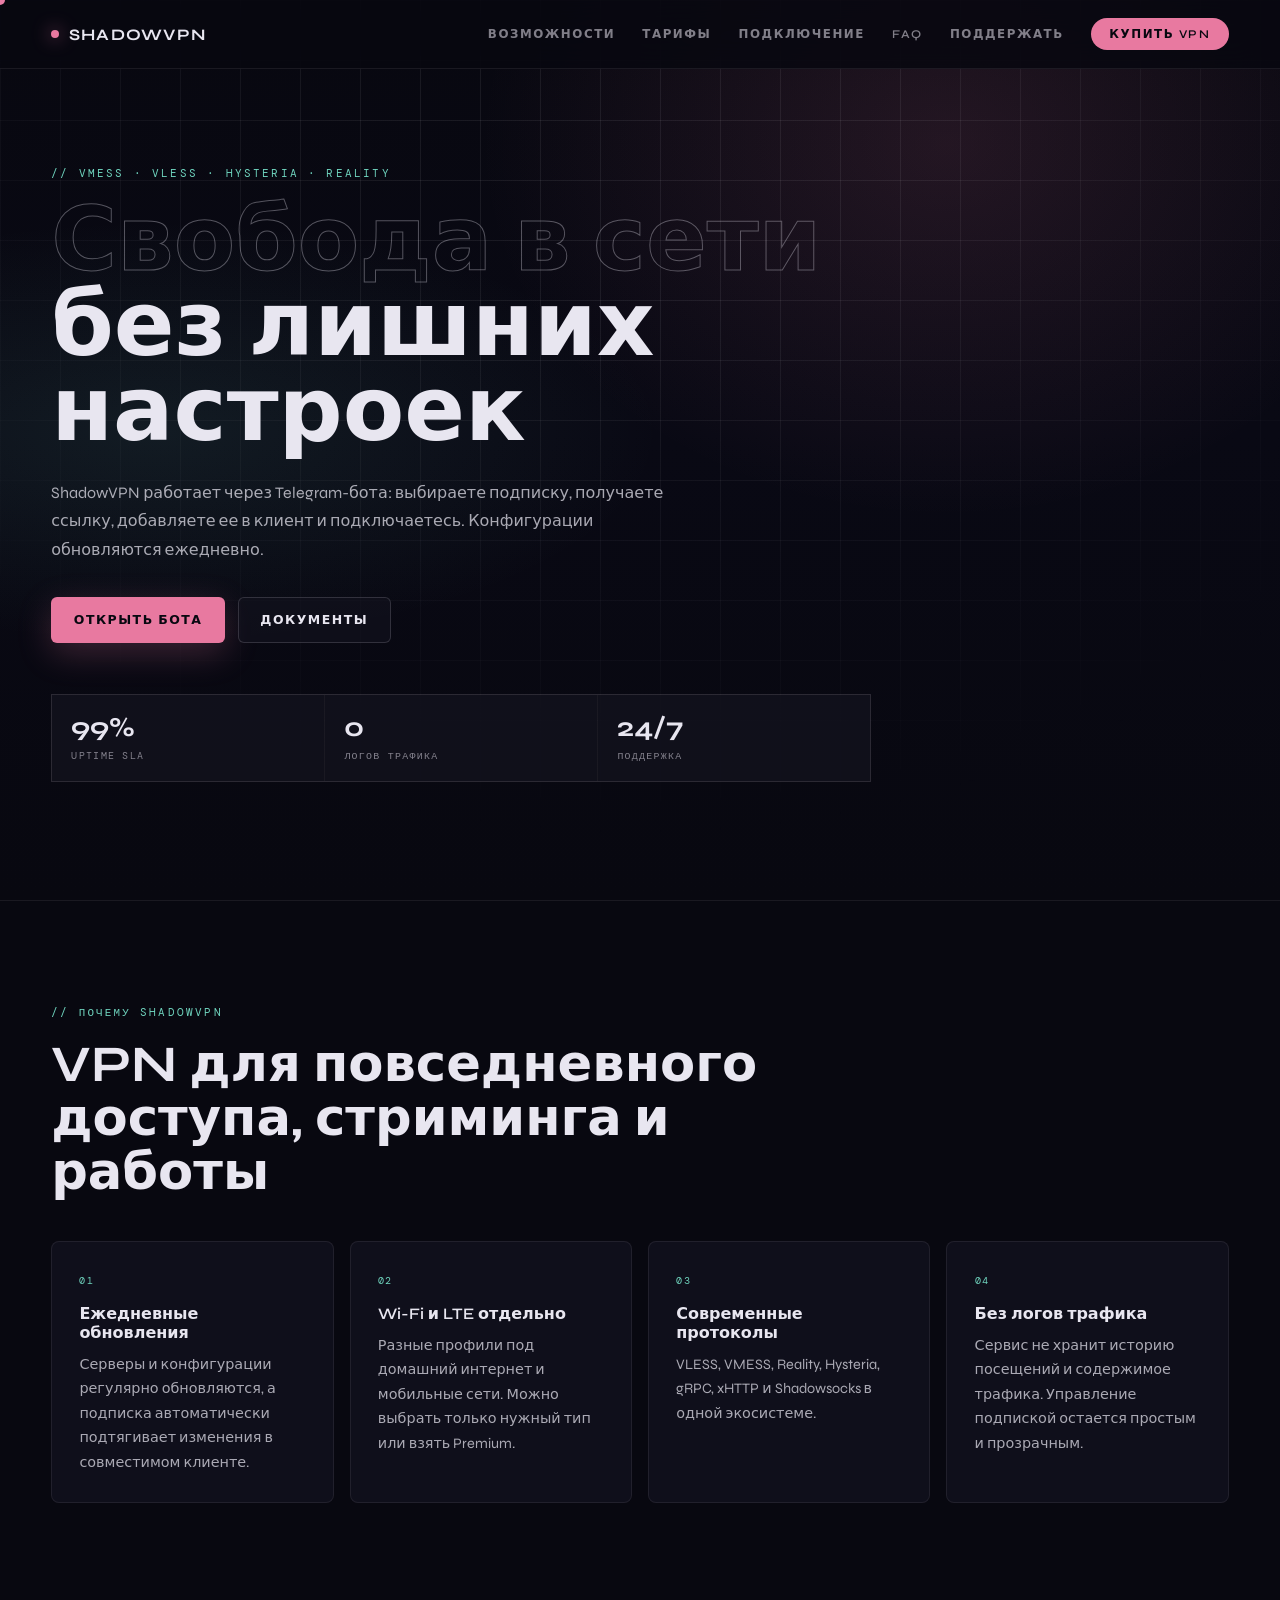
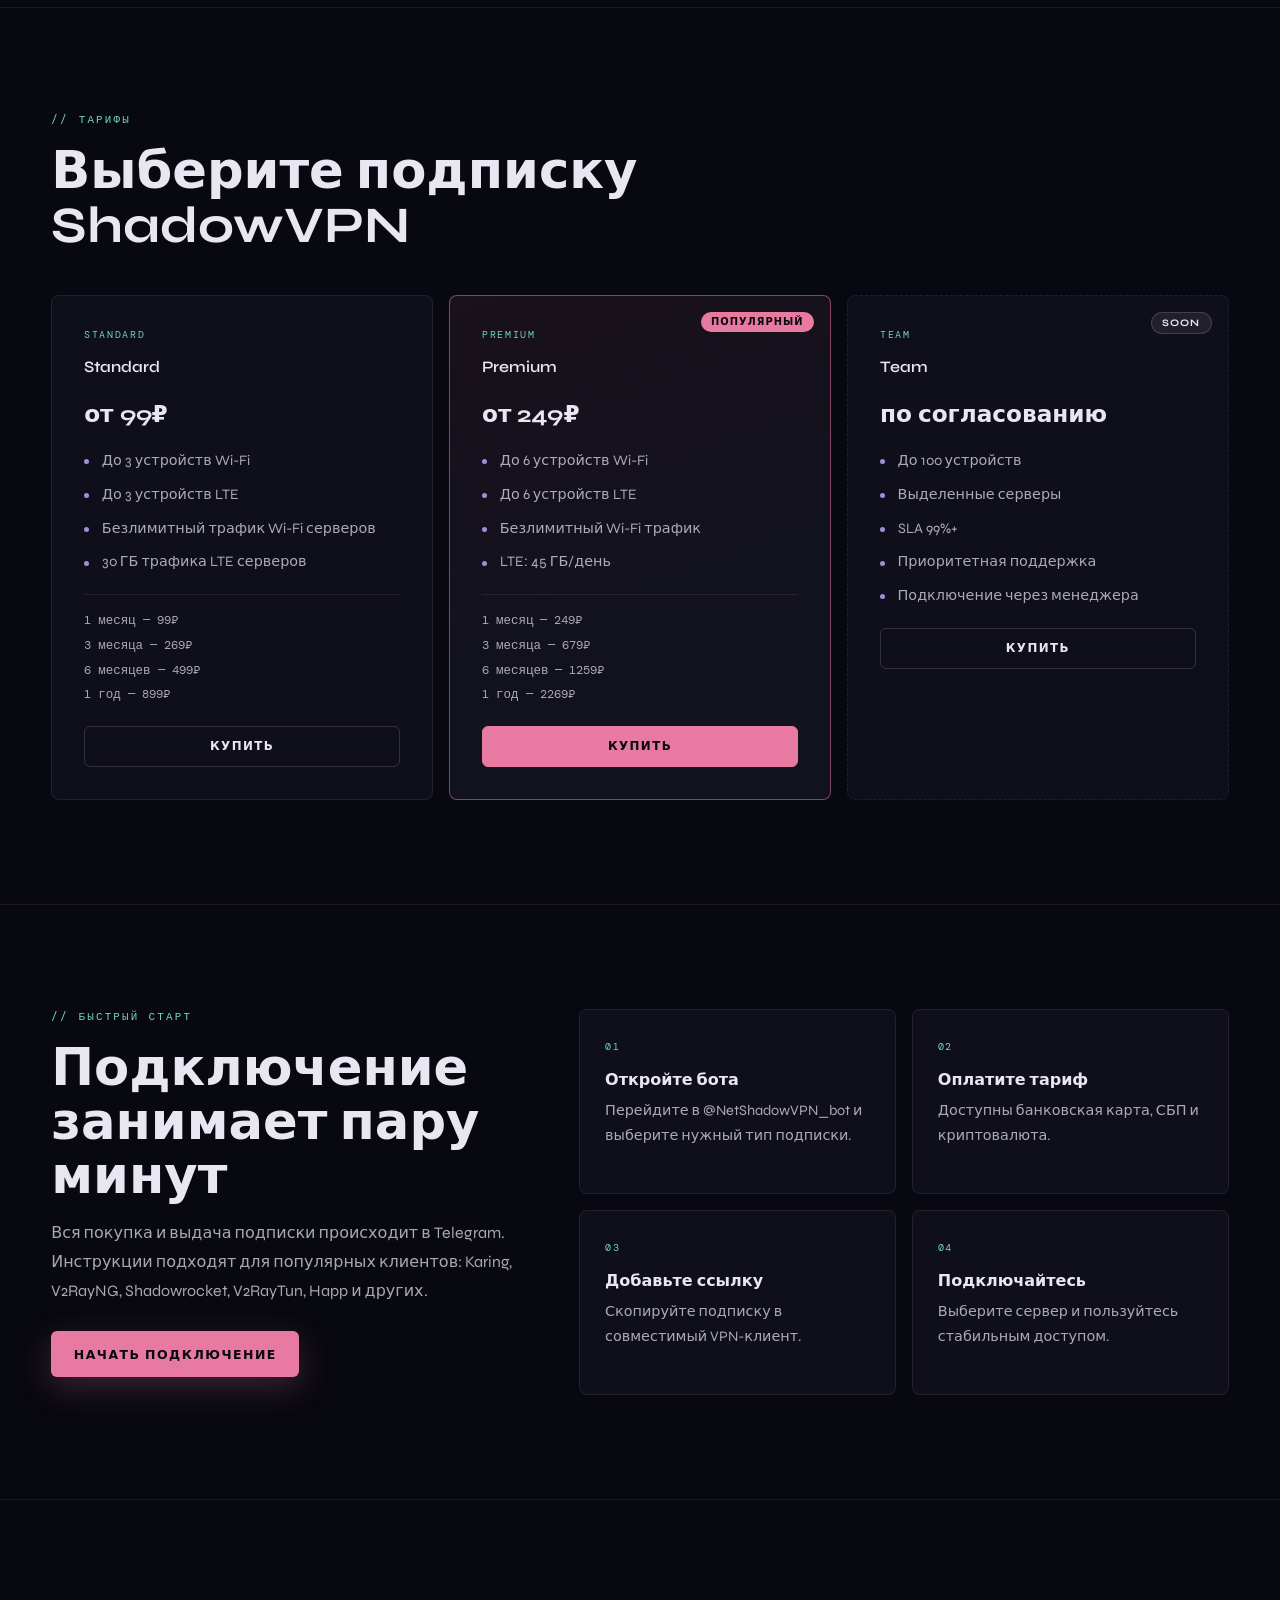
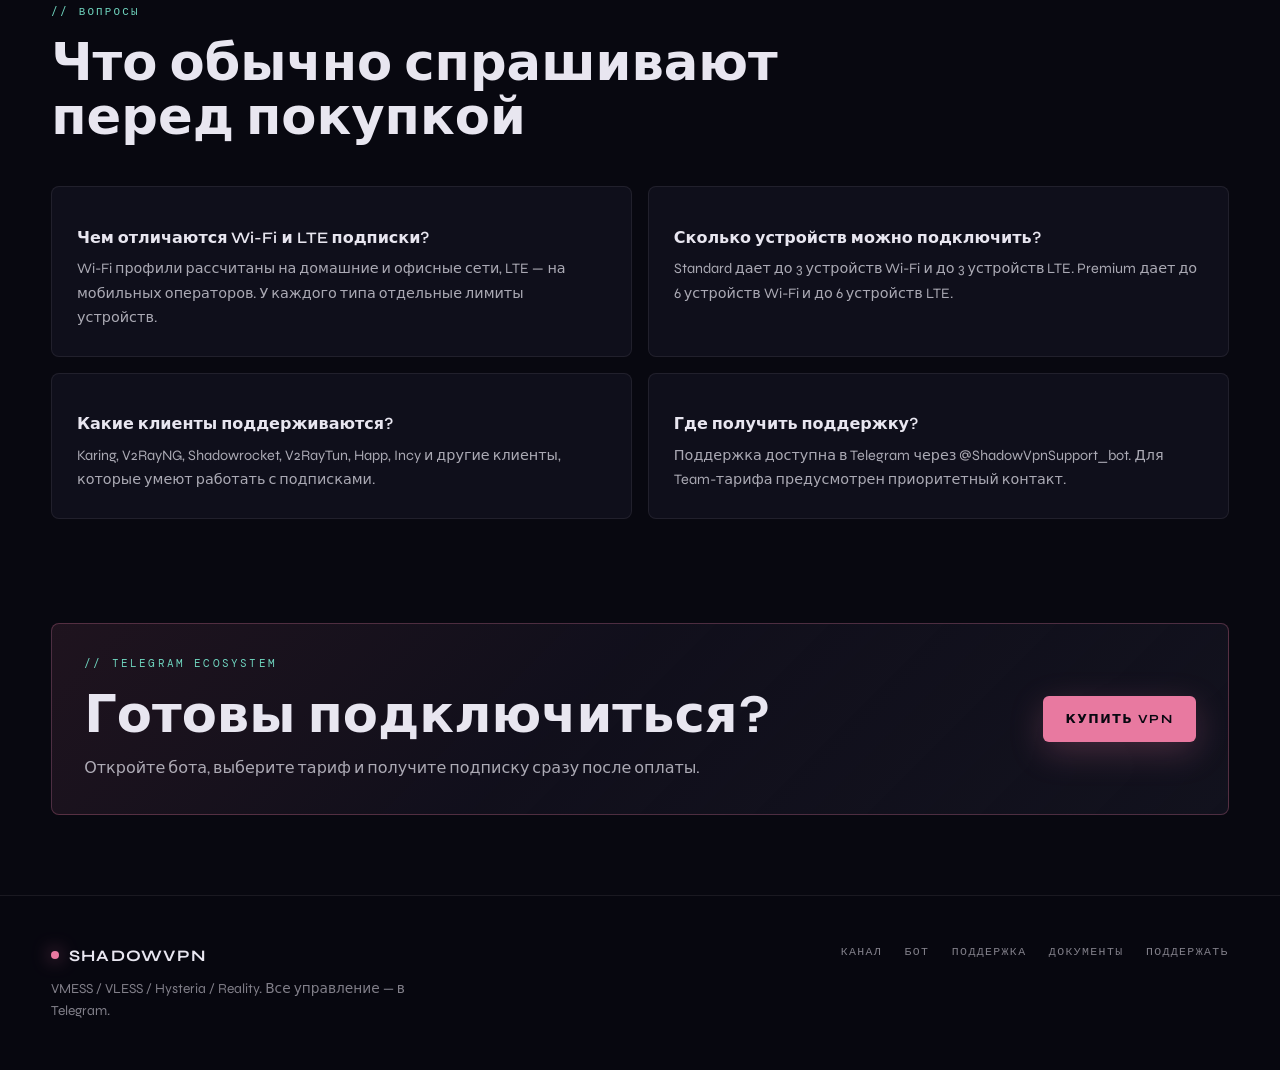
==== index.html @ 47b913bc "Add files via upload" ====
<!DOCTYPE html>
<html lang="ru">
<head>
  <meta charset="UTF-8">
  <meta name="viewport" content="width=device-width, initial-scale=1.0">
  <title>ShadowVPN — быстрый VPN в Telegram</title>
  <meta name="description" content="ShadowVPN — стабильный VPN с подписками Wi-Fi и LTE, ежедневными обновлениями конфигураций и управлением через Telegram.">
  <link rel="preconnect" href="https://fonts.googleapis.com">
  <link rel="preconnect" href="https://fonts.gstatic.com" crossorigin>
  <link href="https://fonts.googleapis.com/css2?family=Syne:wght@300;400;500;600;700&family=DM+Mono:wght@300;400;500&display=swap" rel="stylesheet">
  <link rel="stylesheet" href="style.css">
</head>
<body>
  <div id="cursor" aria-hidden="true"></div>

  <div class="page-bg" aria-hidden="true">
    <div class="grid-bg"></div>
  </div>

  <header class="site-header">
    <a class="logo" href="#home" aria-label="ShadowVPN">
      <span class="logo-dot"></span>
      <span>ShadowVPN</span>
    </a>
    <button class="menu-toggle" type="button" aria-label="Открыть меню" aria-expanded="false">
      <span></span>
      <span></span>
      <span></span>
    </button>
    <nav class="nav" aria-label="Основная навигация">
      <a href="#advantages">Возможности</a>
      <a href="#plans">Тарифы</a>
      <a href="#setup">Подключение</a>
      <a href="#faq">FAQ</a>
      <a href="donate.html">Поддержать</a>
      <a class="nav-cta" href="https://t.me/NetShadowVPN_bot" target="_blank" rel="noopener">Купить VPN</a>
    </nav>
  </header>

  <main>
    <section class="hero" id="home">
      <div class="hero-content reveal">
        <div class="eyebrow">// VMESS · VLESS · Hysteria · Reality</div>
        <h1><span class="outline">Свобода в сети</span><br>без лишних настроек</h1>
        <p class="hero-lead">ShadowVPN работает через Telegram-бота: выбираете подписку, получаете ссылку, добавляете ее в клиент и подключаетесь. Конфигурации обновляются ежедневно.</p>
        <div class="hero-actions">
          <a class="btn btn-primary" href="https://t.me/NetShadowVPN_bot" target="_blank" rel="noopener">Открыть бота</a>
          <a class="btn btn-secondary" href="https://docs.shadowvpn.io" target="_blank" rel="noopener">Документы</a>
        </div>
        <dl class="hero-stats" aria-label="Показатели сервиса">
          <div>
            <dt>99%</dt>
            <dd>uptime SLA</dd>
          </div>
          <div>
            <dt>0</dt>
            <dd>логов трафика</dd>
          </div>
          <div>
            <dt>24/7</dt>
            <dd>поддержка</dd>
          </div>
        </dl>
      </div>
    </section>

    <section class="section" id="advantages">
      <div class="section-head reveal">
        <div class="eyebrow">// Почему ShadowVPN</div>
        <h2>VPN для повседневного доступа, стриминга и работы</h2>
      </div>
      <div class="feature-grid">
        <article class="feature-card reveal">
          <span class="feature-mark">01</span>
          <h3>Ежедневные обновления</h3>
          <p>Серверы и конфигурации регулярно обновляются, а подписка автоматически подтягивает изменения в совместимом клиенте.</p>
        </article>
        <article class="feature-card reveal">
          <span class="feature-mark">02</span>
          <h3>Wi-Fi и LTE отдельно</h3>
          <p>Разные профили под домашний интернет и мобильные сети. Можно выбрать только нужный тип или взять Premium.</p>
        </article>
        <article class="feature-card reveal">
          <span class="feature-mark">03</span>
          <h3>Современные протоколы</h3>
          <p>VLESS, VMESS, Reality, Hysteria, gRPC, xHTTP и Shadowsocks в одной экосистеме.</p>
        </article>
        <article class="feature-card reveal">
          <span class="feature-mark">04</span>
          <h3>Без логов трафика</h3>
          <p>Сервис не хранит историю посещений и содержимое трафика. Управление подпиской остается простым и прозрачным.</p>
        </article>
      </div>
    </section>

    <section class="section plans-section" id="plans">
      <div class="section-head reveal">
        <div class="eyebrow">// Тарифы</div>
        <h2>Выберите подписку ShadowVPN</h2>
      </div>

      <div class="plans-grid">
        <article class="plan-card reveal">
          <div class="plan-kicker">Standard</div>
          <h3>Standard</h3>
          <p class="plan-price">от 99₽</p>
          <ul>
            <li>До 3 устройств Wi-Fi</li>
            <li>До 3 устройств LTE</li>
            <li>Безлимитный трафик Wi-Fi серверов</li>
            <li>30 ГБ трафика LTE серверов</li>
          </ul>
          <div class="price-options" aria-label="Цены Standard">
            <span>1 месяц — 99₽</span>
            <span>3 месяца — 269₽</span>
            <span>6 месяцев — 499₽</span>
            <span>1 год — 899₽</span>
          </div>
          <a class="plan-link" href="https://t.me/NetShadowVPN_bot" target="_blank" rel="noopener">Купить</a>
        </article>

        <article class="plan-card featured reveal">
          <div class="plan-badge">Популярный</div>
          <div class="plan-kicker">Premium</div>
          <h3>Premium</h3>
          <p class="plan-price">от 249₽</p>
          <ul>
            <li>До 6 устройств Wi-Fi</li>
            <li>До 6 устройств LTE</li>
            <li>Безлимитный Wi-Fi трафик</li>
            <li>LTE: 45 ГБ/день</li>
          </ul>
          <div class="price-options" aria-label="Цены Premium">
            <span>1 месяц — 249₽</span>
            <span>3 месяца — 679₽</span>
            <span>6 месяцев — 1259₽</span>
            <span>1 год — 2269₽</span>
          </div>
          <a class="plan-link primary" href="https://t.me/NetShadowVPN_bot" target="_blank" rel="noopener">Купить</a>
        </article>

        <article class="plan-card soon reveal">
          <div class="plan-badge muted">Soon</div>
          <div class="plan-kicker">Team</div>
          <h3>Team</h3>
          <p class="plan-price">по согласованию</p>
          <ul>
            <li>До 100 устройств</li>
            <li>Выделенные серверы</li>
            <li>SLA 99%+</li>
            <li>Приоритетная поддержка</li>
            <li>Подключение через менеджера</li>
          </ul>
          <a class="plan-link" href="https://t.me/NetShadowVPN_bot" target="_blank" rel="noopener">Купить</a>
        </article>
      </div>
    </section>

    <section class="section split" id="setup">
      <div class="split-copy reveal">
        <div class="eyebrow">// Быстрый старт</div>
        <h2>Подключение занимает пару минут</h2>
        <p>Вся покупка и выдача подписки происходит в Telegram. Инструкции подходят для популярных клиентов: Karing, V2RayNG, Shadowrocket, V2RayTun, Happ и других.</p>
        <a class="btn btn-primary" href="https://t.me/NetShadowVPN_bot" target="_blank" rel="noopener">Начать подключение</a>
      </div>
      <div class="steps">
        <article class="step reveal">
          <span>01</span>
          <h3>Откройте бота</h3>
          <p>Перейдите в @NetShadowVPN_bot и выберите нужный тип подписки.</p>
        </article>
        <article class="step reveal">
          <span>02</span>
          <h3>Оплатите тариф</h3>
          <p>Доступны банковская карта, СБП и криптовалюта.</p>
        </article>
        <article class="step reveal">
          <span>03</span>
          <h3>Добавьте ссылку</h3>
          <p>Скопируйте подписку в совместимый VPN-клиент.</p>
        </article>
        <article class="step reveal">
          <span>04</span>
          <h3>Подключайтесь</h3>
          <p>Выберите сервер и пользуйтесь стабильным доступом.</p>
        </article>
      </div>
    </section>

    <section class="section faq" id="faq">
      <div class="section-head reveal">
        <div class="eyebrow">// Вопросы</div>
        <h2>Что обычно спрашивают перед покупкой</h2>
      </div>
      <div class="faq-grid">
        <article class="faq-item reveal">
          <h3>Чем отличаются Wi-Fi и LTE подписки?</h3>
          <p>Wi-Fi профили рассчитаны на домашние и офисные сети, LTE — на мобильных операторов. У каждого типа отдельные лимиты устройств.</p>
        </article>
        <article class="faq-item reveal">
          <h3>Сколько устройств можно подключить?</h3>
          <p>Standard дает до 3 устройств Wi-Fi и до 3 устройств LTE. Premium дает до 6 устройств Wi-Fi и до 6 устройств LTE.</p>
        </article>
        <article class="faq-item reveal">
          <h3>Какие клиенты поддерживаются?</h3>
          <p>Karing, V2RayNG, Shadowrocket, V2RayTun, Happ, Incy и другие клиенты, которые умеют работать с подписками.</p>
        </article>
        <article class="faq-item reveal">
          <h3>Где получить поддержку?</h3>
          <p>Поддержка доступна в Telegram через @ShadowVpnSupport_bot. Для Team-тарифа предусмотрен приоритетный контакт.</p>
        </article>
      </div>
    </section>

    <section class="cta-section reveal">
      <div>
        <div class="eyebrow">// Telegram ecosystem</div>
        <h2>Готовы подключиться?</h2>
        <p>Откройте бота, выберите тариф и получите подписку сразу после оплаты.</p>
      </div>
      <a class="btn btn-primary" href="https://t.me/NetShadowVPN_bot" target="_blank" rel="noopener">Купить VPN</a>
    </section>
  </main>

  <footer class="footer">
    <div>
      <a class="logo" href="#home"><span class="logo-dot"></span><span>ShadowVPN</span></a>
      <p>VMESS / VLESS / Hysteria / Reality. Все управление — в Telegram.</p>
    </div>
    <div class="footer-links">
      <a href="https://t.me/ShadowVpn_net" target="_blank" rel="noopener">Канал</a>
      <a href="https://t.me/NetShadowVPN_bot" target="_blank" rel="noopener">Бот</a>
      <a href="https://t.me/ShadowVpnSupport_bot" target="_blank" rel="noopener">Поддержка</a>
      <a href="https://docs.shadowvpn.io" target="_blank" rel="noopener">Документы</a>
      <a href="donate.html">Поддержать</a>
    </div>
  </footer>

  <script src="script.js"></script>
</body>
</html>
---- style.css ----
*, *::before, *::after {
  box-sizing: border-box;
  margin: 0;
  padding: 0;
}

:root {
  --black: #080810;
  --surface: #0f0f1a;
  --card: #13131f;
  --pink: #e879a0;
  --pink-d: #c45c80;
  --violet: #a78bda;
  --mint: #6fd4be;
  --text: #e8e6f0;
  --muted: rgba(232, 230, 240, .54);
  --muted-2: rgba(232, 230, 240, .72);
  --border: rgba(232, 230, 240, .08);
  --border-2: rgba(232, 230, 240, .16);
  --shadow: 0 24px 80px rgba(0, 0, 0, .36);
}

html {
  scroll-behavior: smooth;
}

body {
  min-height: 100vh;
  font-family: "Syne", system-ui, sans-serif;
  color: var(--text);
  background: var(--black);
  overflow-x: hidden;
  cursor: none;
}

a {
  color: inherit;
}

img {
  display: block;
  max-width: 100%;
}

#cursor {
  width: 10px;
  height: 10px;
  position: fixed;
  z-index: 1000;
  pointer-events: none;
  border-radius: 50%;
  background: var(--pink);
  transform: translate(-50%, -50%);
  transition: width .18s ease, height .18s ease, background .18s ease;
  mix-blend-mode: screen;
}

#cursor.big {
  width: 34px;
  height: 34px;
  background: var(--violet);
}

.page-bg {
  position: fixed;
  inset: 0;
  z-index: -1;
  pointer-events: none;
  background:
    radial-gradient(ellipse at 74% 16%, rgba(232, 121, 160, .12), transparent 35%),
    radial-gradient(ellipse at 12% 48%, rgba(111, 212, 190, .09), transparent 32%),
    linear-gradient(180deg, var(--black), #090914 48%, var(--black));
}

.grid-bg {
  position: absolute;
  inset: 0;
  background-image:
    linear-gradient(var(--border) 1px, transparent 1px),
    linear-gradient(90deg, var(--border) 1px, transparent 1px);
  background-size: 60px 60px;
  mask-image: radial-gradient(ellipse 72% 82% at 50% 12%, #000 28%, transparent 100%);
}

.site-header {
  position: fixed;
  top: 0;
  left: 0;
  right: 0;
  z-index: 50;
  display: flex;
  align-items: center;
  justify-content: space-between;
  gap: 2rem;
  padding: 1.15rem clamp(1rem, 4vw, 5rem);
  border-bottom: 1px solid var(--border);
  background: rgba(8, 8, 16, .84);
  backdrop-filter: blur(18px);
}

.logo {
  display: inline-flex;
  align-items: center;
  gap: .6rem;
  text-decoration: none;
  font-size: 1rem;
  font-weight: 700;
  letter-spacing: .08em;
  text-transform: uppercase;
  white-space: nowrap;
}

.logo-dot {
  width: 8px;
  height: 8px;
  flex: 0 0 8px;
  border-radius: 50%;
  background: var(--pink);
  box-shadow: 0 0 18px rgba(232, 121, 160, .8);
}

.nav {
  display: flex;
  align-items: center;
  gap: 1.7rem;
}

.nav a {
  text-decoration: none;
  color: var(--muted);
  font-size: .74rem;
  font-weight: 600;
  letter-spacing: .13em;
  text-transform: uppercase;
  transition: color .2s ease, border-color .2s ease;
}

.nav a:hover {
  color: var(--text);
}

.nav .nav-cta {
  padding: .55rem 1.15rem;
  border-radius: 999px;
  color: var(--black);
  background: var(--pink);
}

.menu-toggle {
  display: none;
  width: 42px;
  height: 42px;
  border: 1px solid var(--border);
  border-radius: 8px;
  background: var(--card);
  color: var(--text);
}

.menu-toggle span {
  display: block;
  width: 18px;
  height: 1px;
  margin: 5px auto;
  background: currentColor;
}

.hero {
  min-height: 100vh;
  display: flex;
  align-items: center;
  padding: 7rem clamp(1rem, 4vw, 5rem) 4rem;
}

.hero-content {
  max-width: 820px;
}

.eyebrow {
  display: flex;
  align-items: center;
  gap: .65rem;
  margin-bottom: 1.2rem;
  font-family: "DM Mono", monospace;
  color: var(--mint);
  font-size: .68rem;
  letter-spacing: .2em;
  text-transform: uppercase;
}

h1,
h2 {
  letter-spacing: 0;
}

h1 {
  font-size: clamp(3rem, 7vw, 6.6rem);
  line-height: .95;
  margin-bottom: 1.5rem;
}

.outline {
  color: transparent;
  -webkit-text-stroke: 1px rgba(232, 230, 240, .34);
}

.hero-lead,
.section-head p,
.split-copy p,
.cta-section p {
  max-width: 620px;
  color: var(--muted-2);
  font-size: 1rem;
  font-weight: 300;
  line-height: 1.8;
}

.hero-actions {
  display: flex;
  flex-wrap: wrap;
  gap: .8rem;
  margin-top: 2rem;
}

.btn {
  display: inline-flex;
  align-items: center;
  justify-content: center;
  min-height: 46px;
  padding: .82rem 1.35rem;
  border-radius: 6px;
  border: 1px solid transparent;
  text-decoration: none;
  font-size: .78rem;
  font-weight: 700;
  letter-spacing: .12em;
  text-transform: uppercase;
  transition: transform .22s ease, background .22s ease, border-color .22s ease, color .22s ease;
}

.btn:hover {
  transform: translateY(-2px);
}

.btn-primary {
  color: var(--black);
  background: var(--pink);
  box-shadow: 0 10px 34px rgba(232, 121, 160, .24);
}

.btn-primary:hover {
  background: var(--pink-d);
}

.btn-secondary {
  color: var(--text);
  border-color: var(--border-2);
  background: rgba(19, 19, 31, .6);
}

.btn-secondary:hover {
  color: var(--violet);
  border-color: var(--violet);
}

.hero-stats {
  display: grid;
  grid-template-columns: repeat(3, minmax(0, 1fr));
  gap: 1px;
  margin-top: 3.2rem;
  border: 1px solid var(--border);
  background: var(--border);
}

.hero-stats div {
  padding: 1.2rem;
  background: rgba(15, 15, 26, .82);
}

.hero-stats dt {
  color: var(--text);
  font-size: 1.7rem;
  font-weight: 700;
  line-height: 1;
}

.hero-stats dd {
  margin-top: .45rem;
  color: var(--muted);
  font-family: "DM Mono", monospace;
  font-size: .62rem;
  letter-spacing: .13em;
  text-transform: uppercase;
}

.section {
  padding: 6.5rem clamp(1rem, 4vw, 5rem);
  border-top: 1px solid var(--border);
}

.section-head {
  max-width: 760px;
  margin-bottom: 2.6rem;
}

h2 {
  max-width: 820px;
  margin-bottom: 1rem;
  font-size: clamp(2rem, 4vw, 3.5rem);
  line-height: 1.05;
}

.feature-grid,
.plans-grid,
.faq-grid {
  display: grid;
  gap: 1rem;
}

.feature-grid {
  grid-template-columns: repeat(4, minmax(0, 1fr));
}

.feature-card,
.plan-card,
.step,
.faq-item {
  border: 1px solid var(--border);
  border-radius: 8px;
  background: rgba(19, 19, 31, .78);
  transition: transform .22s ease, border-color .22s ease, background .22s ease;
}

.feature-card:hover,
.plan-card:hover,
.step:hover,
.faq-item:hover,
.donate-card:hover {
  transform: translateY(-3px);
  border-color: var(--border-2);
  background: var(--card);
}

.feature-card {
  min-height: 245px;
  padding: 1.7rem;
}

.feature-mark,
.plan-kicker,
.step span {
  font-family: "DM Mono", monospace;
  color: var(--mint);
  font-size: .64rem;
  letter-spacing: .16em;
  text-transform: uppercase;
}

.feature-card h3,
.plan-card h3,
.step h3,
.faq-item h3 {
  margin: 1rem 0 .65rem;
  font-size: 1rem;
  font-weight: 600;
}

.feature-card p,
.plan-card li,
.step p,
.faq-item p {
  color: var(--muted-2);
  font-size: .9rem;
  font-weight: 300;
  line-height: 1.7;
}

.plans-grid {
  display: grid;
  grid-template-columns: repeat(3, minmax(0, 1fr));
}

.plan-card {
  position: relative;
  display: flex;
  flex-direction: column;
  padding: 2rem;
}

.plan-card.featured {
  border-color: rgba(232, 121, 160, .52);
  background: linear-gradient(160deg, rgba(232, 121, 160, .08), rgba(19, 19, 31, .94) 56%);
}

.plan-badge {
  position: absolute;
  top: 1rem;
  right: 1rem;
  padding: .28rem .65rem;
  border-radius: 999px;
  color: var(--black);
  background: var(--pink);
  font-size: .62rem;
  font-weight: 700;
  letter-spacing: .1em;
  text-transform: uppercase;
}

.plan-badge.muted {
  color: var(--text);
  border: 1px solid var(--border-2);
  background: rgba(232, 230, 240, .08);
}

.plan-card.soon {
  border-style: dashed;
}

.plan-price {
  margin: .9rem 0 1.3rem;
  color: var(--text);
  font-size: 1.45rem;
  font-weight: 700;
}

.plan-card ul {
  display: grid;
  gap: .58rem;
  margin-bottom: 1.2rem;
  list-style: none;
}

.plan-card li {
  position: relative;
  padding-left: 1.1rem;
}

.plan-card li::before {
  content: "";
  position: absolute;
  left: 0;
  top: .72em;
  width: 5px;
  height: 5px;
  border-radius: 50%;
  background: var(--violet);
}

.price-options {
  display: grid;
  gap: .42rem;
  margin: auto 0 1.4rem;
  padding-top: 1rem;
  border-top: 1px solid var(--border);
}

.price-options span {
  color: var(--muted-2);
  font-family: "DM Mono", monospace;
  font-size: .78rem;
  line-height: 1.45;
}

.plan-link {
  display: flex;
  justify-content: center;
  padding: .78rem 1rem;
  border: 1px solid var(--border-2);
  border-radius: 6px;
  color: var(--text);
  text-decoration: none;
  font-size: .74rem;
  font-weight: 700;
  letter-spacing: .12em;
  text-transform: uppercase;
  transition: background .2s ease, color .2s ease, border-color .2s ease;
}

.plan-link:hover {
  color: var(--violet);
  border-color: var(--violet);
}

.plan-link.primary {
  color: var(--black);
  border-color: var(--pink);
  background: var(--pink);
}

.plan-link.primary:hover {
  color: var(--black);
  background: var(--pink-d);
}

.split {
  display: grid;
  grid-template-columns: minmax(0, .85fr) minmax(0, 1.15fr);
  gap: 3rem;
  align-items: start;
}

.split-copy {
  position: sticky;
  top: 7rem;
}

.split-copy .btn {
  margin-top: 1.6rem;
}

.steps {
  display: grid;
  grid-template-columns: repeat(2, minmax(0, 1fr));
  gap: 1rem;
}

.step {
  min-height: 185px;
  padding: 1.55rem;
}

.faq-grid {
  grid-template-columns: repeat(2, minmax(0, 1fr));
}

.faq-item {
  padding: 1.55rem;
}

.cta-section {
  display: flex;
  align-items: center;
  justify-content: space-between;
  gap: 2rem;
  margin: 0 clamp(1rem, 4vw, 5rem) 5rem;
  padding: 2rem;
  border: 1px solid rgba(232, 121, 160, .28);
  border-radius: 8px;
  background: linear-gradient(135deg, rgba(232, 121, 160, .1), rgba(167, 139, 218, .06) 44%, rgba(19, 19, 31, .9));
}

.cta-section h2 {
  margin-bottom: .7rem;
}

.donate-page {
  padding-top: 5.6rem;
}

.donate-hero {
  min-height: 72vh;
  display: flex;
  flex-direction: column;
  justify-content: center;
  padding: 5rem clamp(1rem, 4vw, 5rem) 4rem;
}

.donate-section {
  padding-top: 5rem;
}

.donate-grid {
  display: grid;
  grid-template-columns: repeat(2, minmax(0, 1fr));
  gap: 1rem;
}

.donate-card {
  display: flex;
  min-width: 0;
  min-height: 250px;
  flex-direction: column;
  gap: 1rem;
  padding: 1.7rem;
  border: 1px solid var(--border);
  border-radius: 8px;
  background: rgba(19, 19, 31, .78);
  transition: transform .22s ease, border-color .22s ease, background .22s ease;
}

.donate-card-head {
  display: flex;
  align-items: center;
  justify-content: space-between;
  gap: 1rem;
}

.donate-card h3 {
  font-size: 1.2rem;
  font-weight: 700;
}

.wallet-tag {
  padding: .34rem .65rem;
  border: 1px solid rgba(111, 212, 190, .28);
  border-radius: 999px;
  color: var(--mint);
  font-family: "DM Mono", monospace;
  font-size: .62rem;
  letter-spacing: .14em;
}

.wallet-address {
  display: block;
  min-height: 82px;
  padding: 1rem;
  border: 1px solid var(--border);
  border-radius: 6px;
  color: var(--muted-2);
  background: rgba(8, 8, 16, .52);
  font-family: "DM Mono", monospace;
  font-size: .78rem;
  line-height: 1.6;
  overflow-wrap: anywhere;
}

.copy-btn {
  margin-top: auto;
  min-height: 42px;
  border: 1px solid var(--border-2);
  border-radius: 6px;
  color: var(--text);
  background: transparent;
  font-family: "Syne", system-ui, sans-serif;
  font-size: .72rem;
  font-weight: 700;
  letter-spacing: .12em;
  text-transform: uppercase;
  cursor: none;
  transition: color .2s ease, border-color .2s ease, background .2s ease;
}

.copy-btn:hover,
.copy-btn.copied {
  color: var(--black);
  border-color: var(--pink);
  background: var(--pink);
}

.donate-note {
  margin-top: 0;
}

.footer {
  display: flex;
  justify-content: space-between;
  gap: 2rem;
  padding: 3rem clamp(1rem, 4vw, 5rem);
  border-top: 1px solid var(--border);
  background: rgba(8, 8, 16, .72);
}

.footer p {
  max-width: 360px;
  margin-top: .8rem;
  color: var(--muted);
  font-size: .86rem;
  line-height: 1.6;
}

.footer-links {
  display: flex;
  flex-wrap: wrap;
  justify-content: flex-end;
  gap: 1rem 1.4rem;
}

.footer-links a {
  color: var(--muted);
  text-decoration: none;
  font-family: "DM Mono", monospace;
  font-size: .72rem;
  letter-spacing: .12em;
  text-transform: uppercase;
}

.footer-links a:hover {
  color: var(--pink);
}

.reveal {
  opacity: 0;
  transform: translateY(18px);
  transition: opacity .55s ease, transform .55s ease;
}

.reveal.in {
  opacity: 1;
  transform: translateY(0);
}

@media (max-width: 1120px) {
  .feature-grid {
    grid-template-columns: repeat(2, minmax(0, 1fr));
  }
}

@media (max-width: 900px) {
  body {
    cursor: auto;
  }

  #cursor {
    display: none;
  }

  .menu-toggle {
    display: block;
  }

  .nav {
    position: absolute;
    top: calc(100% + 1px);
    left: 0;
    right: 0;
    display: none;
    flex-direction: column;
    align-items: stretch;
    gap: 0;
    padding: .75rem 1rem 1rem;
    border-bottom: 1px solid var(--border);
    background: rgba(8, 8, 16, .96);
  }

  .nav.open {
    display: flex;
  }

  .nav a {
    padding: .85rem 0;
  }

  .nav .nav-cta {
    justify-content: center;
    text-align: center;
    margin-top: .35rem;
  }

  .hero {
    min-height: auto;
    padding-top: 6.4rem;
  }

  .plans-grid,
  .donate-grid,
  .split {
    grid-template-columns: 1fr;
  }

  .split-copy {
    position: static;
  }

  .cta-section,
  .footer {
    flex-direction: column;
    align-items: flex-start;
  }

  .footer-links {
    justify-content: flex-start;
  }
}

@media (max-width: 640px) {
  .site-header {
    padding: .9rem 1rem;
  }

  .logo {
    font-size: .9rem;
  }

  h1 {
    font-size: 3rem;
    line-height: 1.05;
    margin-bottom: 1.2rem;
  }

  .outline {
    color: var(--text);
    -webkit-text-stroke: 0;
  }

  h1 br {
    display: none;
  }

  .hero-lead {
    font-size: .98rem;
    line-height: 1.7;
  }

  .hero-actions {
    display: grid;
    grid-template-columns: 1fr;
  }

  .hero {
    padding-left: 1rem;
    padding-right: 1rem;
  }

  .hero-stats,
  .feature-grid,
  .steps,
  .faq-grid {
    grid-template-columns: 1fr;
  }

  .section {
    padding-top: 4.5rem;
    padding-bottom: 4.5rem;
  }

  .donate-page {
    padding-top: 4.8rem;
  }

  .donate-hero {
    min-height: auto;
    padding: 4rem 1rem 3rem;
  }

  .cta-section {
    margin-bottom: 3.5rem;
    padding: 1.4rem;
  }
}
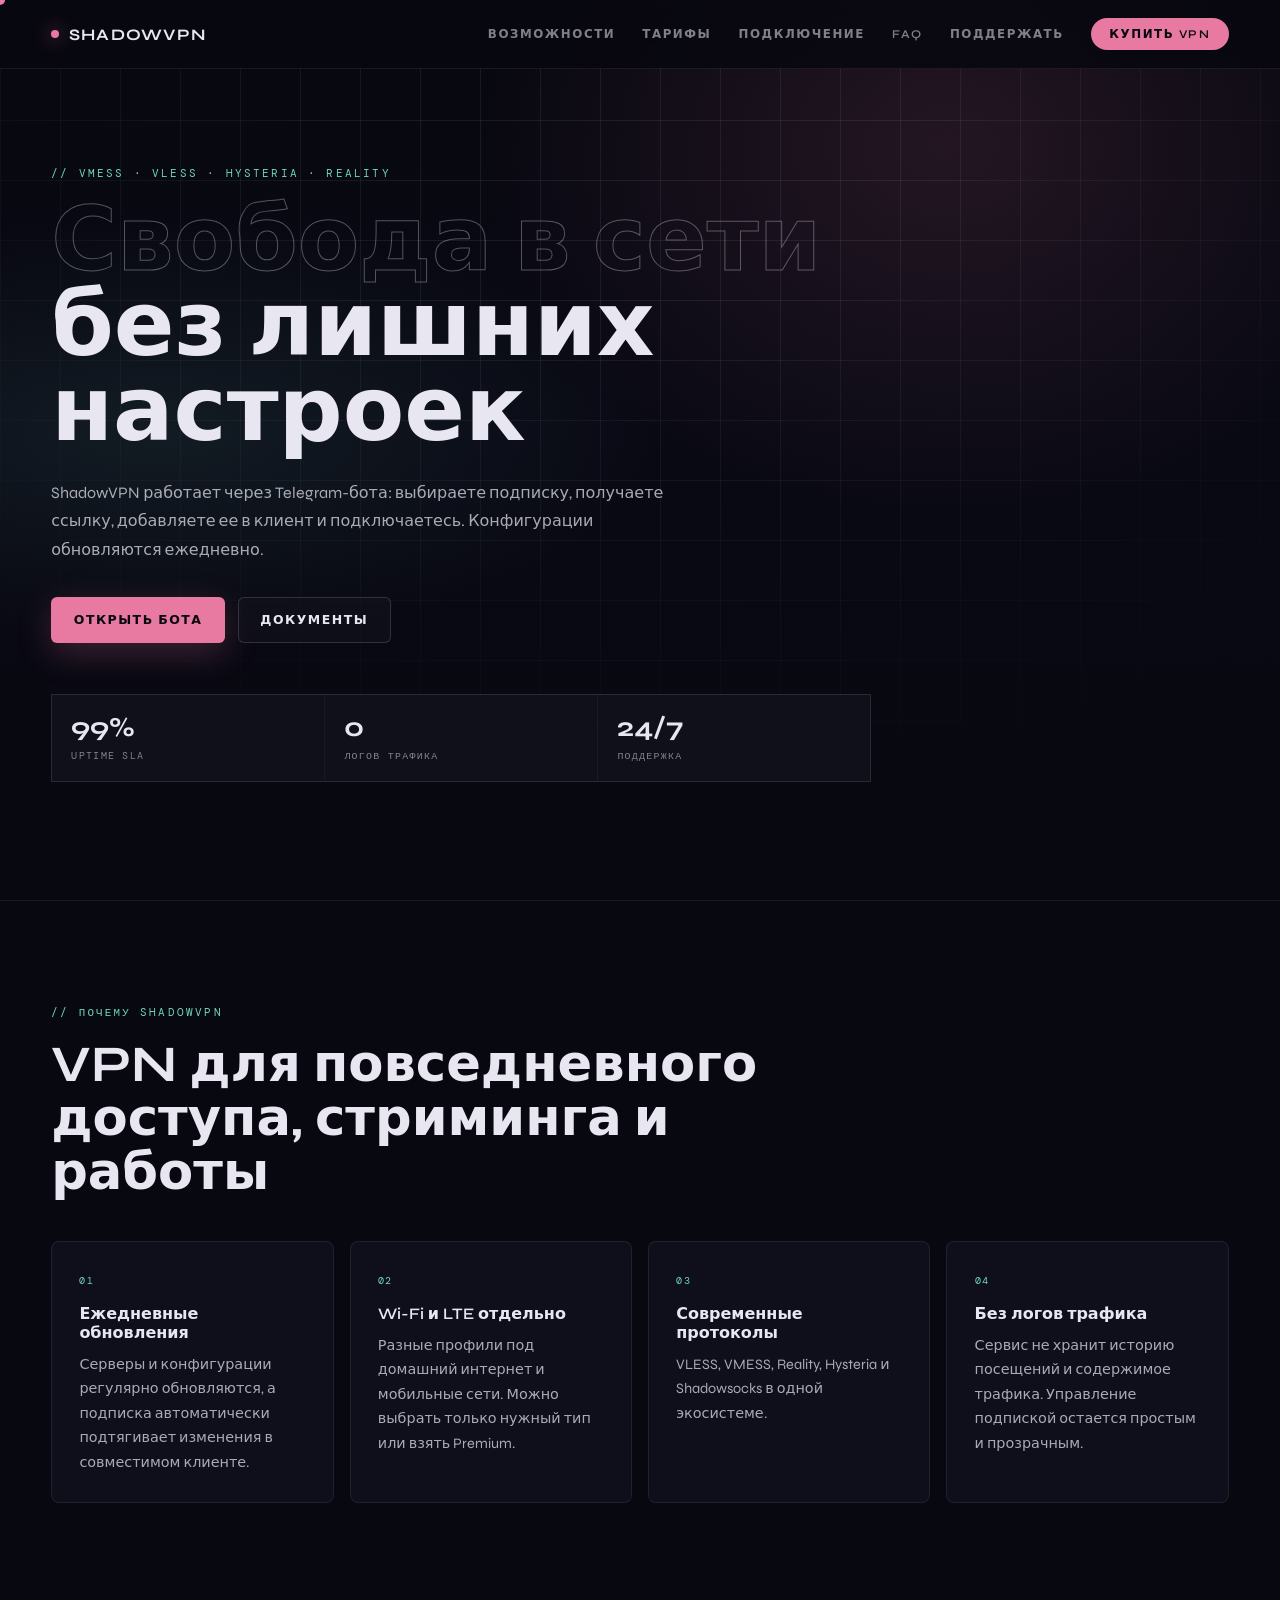
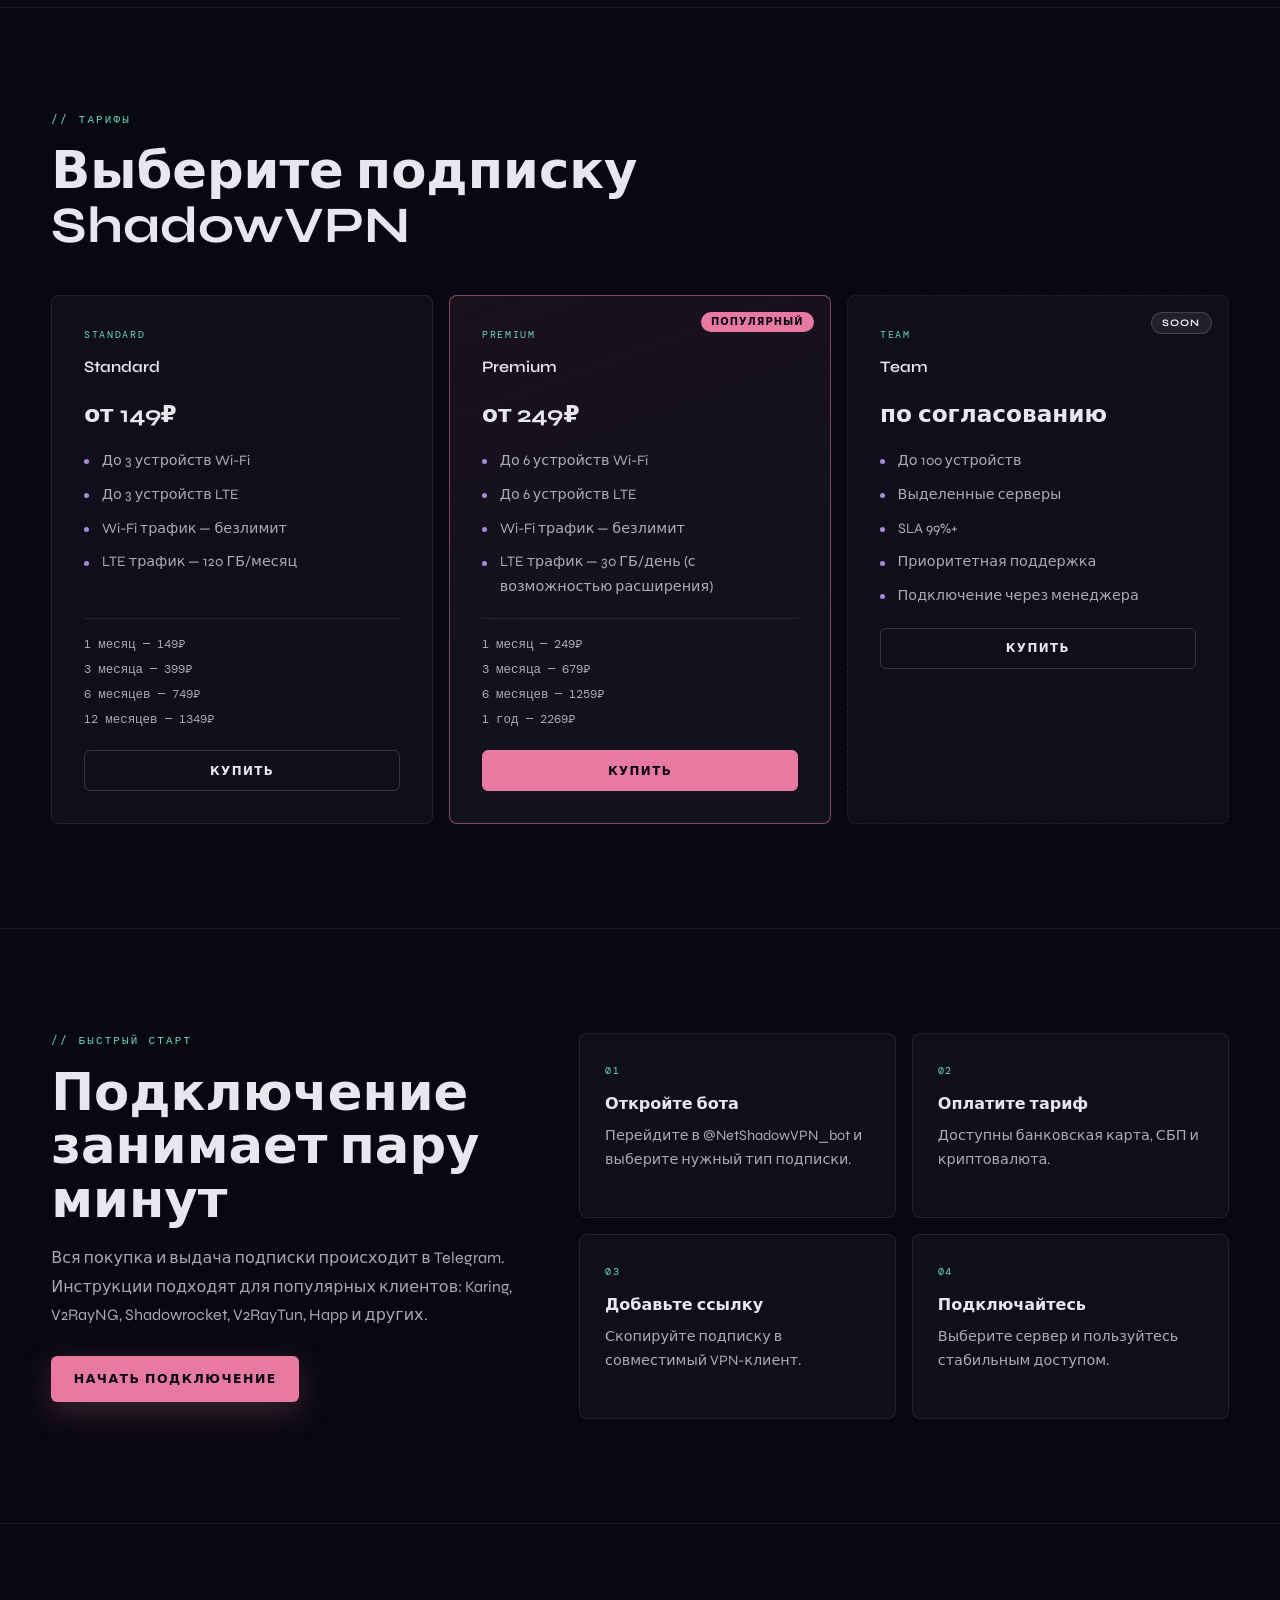
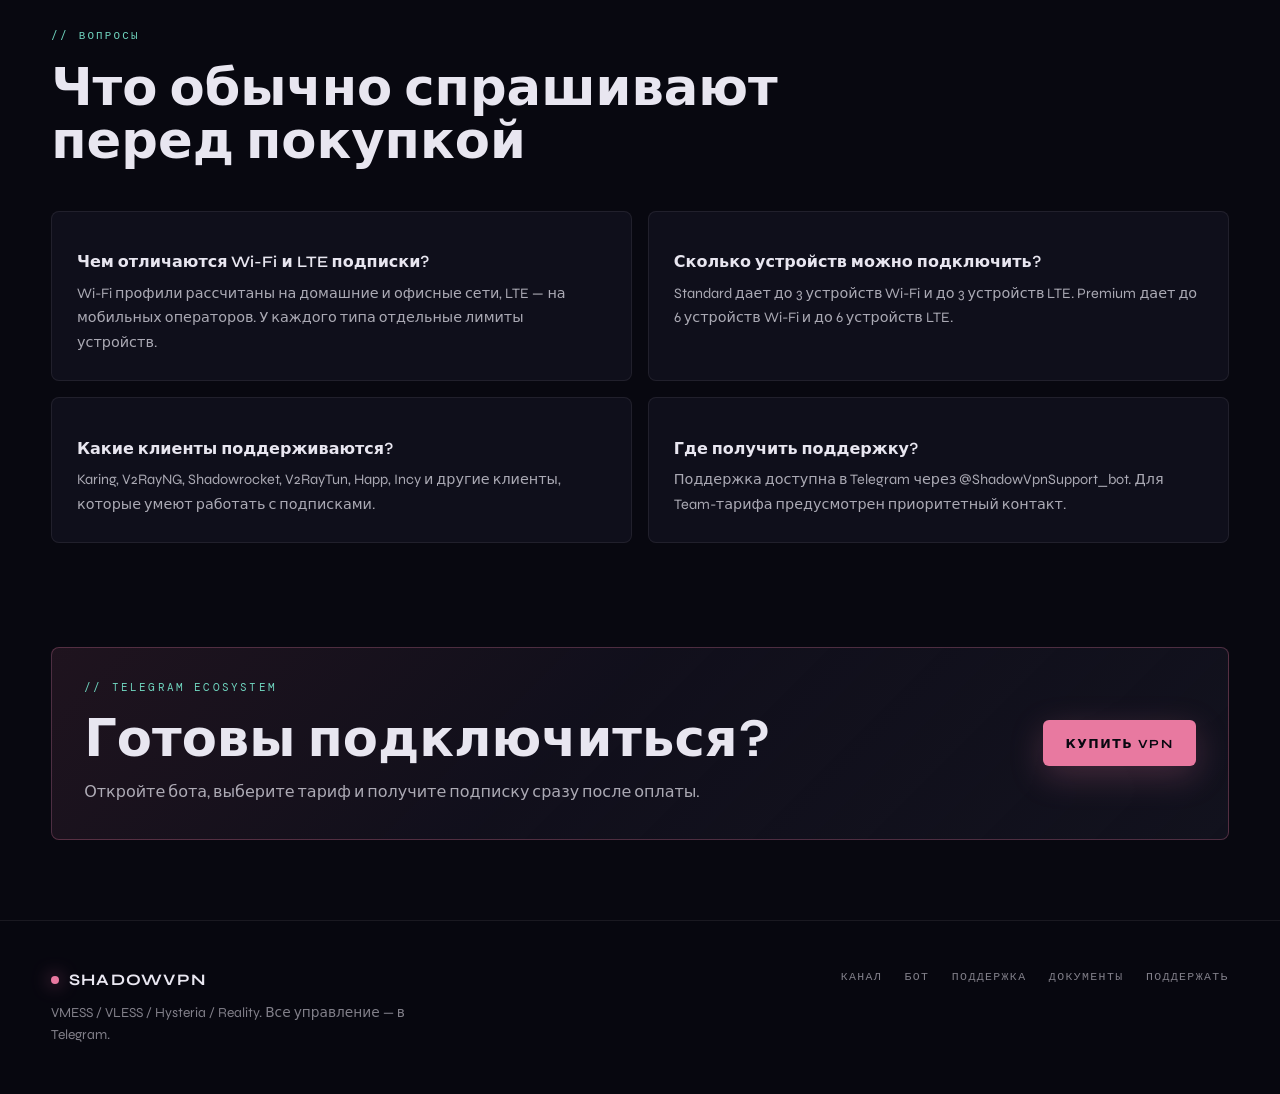
==== commit 6107b76d: "Add files via upload" ====
--- a/index.html
+++ b/index.html
@@ -83,7 +83,7 @@
         <article class="feature-card reveal">
           <span class="feature-mark">03</span>
           <h3>Современные протоколы</h3>
-          <p>VLESS, VMESS, Reality, Hysteria, gRPC, xHTTP и Shadowsocks в одной экосистеме.</p>
+          <p>VLESS, VMESS, Reality, Hysteria и Shadowsocks в одной экосистеме.</p>
         </article>
         <article class="feature-card reveal">
           <span class="feature-mark">04</span>
@@ -103,18 +103,18 @@
         <article class="plan-card reveal">
           <div class="plan-kicker">Standard</div>
           <h3>Standard</h3>
-          <p class="plan-price">от 99₽</p>
+          <p class="plan-price">от 149₽</p>
           <ul>
             <li>До 3 устройств Wi-Fi</li>
             <li>До 3 устройств LTE</li>
-            <li>Безлимитный трафик Wi-Fi серверов</li>
-            <li>30 ГБ трафика LTE серверов</li>
+            <li>Wi-Fi трафик — безлимит</li>
+            <li>LTE трафик — 120 ГБ/месяц</li>
           </ul>
           <div class="price-options" aria-label="Цены Standard">
-            <span>1 месяц — 99₽</span>
-            <span>3 месяца — 269₽</span>
-            <span>6 месяцев — 499₽</span>
-            <span>1 год — 899₽</span>
+            <span>1 месяц — 149₽</span>
+            <span>3 месяца — 399₽</span>
+            <span>6 месяцев — 749₽</span>
+            <span>12 месяцев — 1349₽</span>
           </div>
           <a class="plan-link" href="https://t.me/NetShadowVPN_bot" target="_blank" rel="noopener">Купить</a>
         </article>
@@ -127,8 +127,8 @@
           <ul>
             <li>До 6 устройств Wi-Fi</li>
             <li>До 6 устройств LTE</li>
-            <li>Безлимитный Wi-Fi трафик</li>
-            <li>LTE: 45 ГБ/день</li>
+            <li>Wi-Fi трафик — безлимит</li>
+            <li>LTE трафик — 30 ГБ/день (с возможностью расширения)</li>
           </ul>
           <div class="price-options" aria-label="Цены Premium">
             <span>1 месяц — 249₽</span>
@@ -151,7 +151,7 @@
             <li>Приоритетная поддержка</li>
             <li>Подключение через менеджера</li>
           </ul>
-          <a class="plan-link" href="https://t.me/NetShadowVPN_bot" target="_blank" rel="noopener">Купить</a>
+          <a class="plan-link" href="https://t.me/NetShadowVPNSupport" target="_blank" rel="noopener">Купить</a>
         </article>
       </div>
     </section>
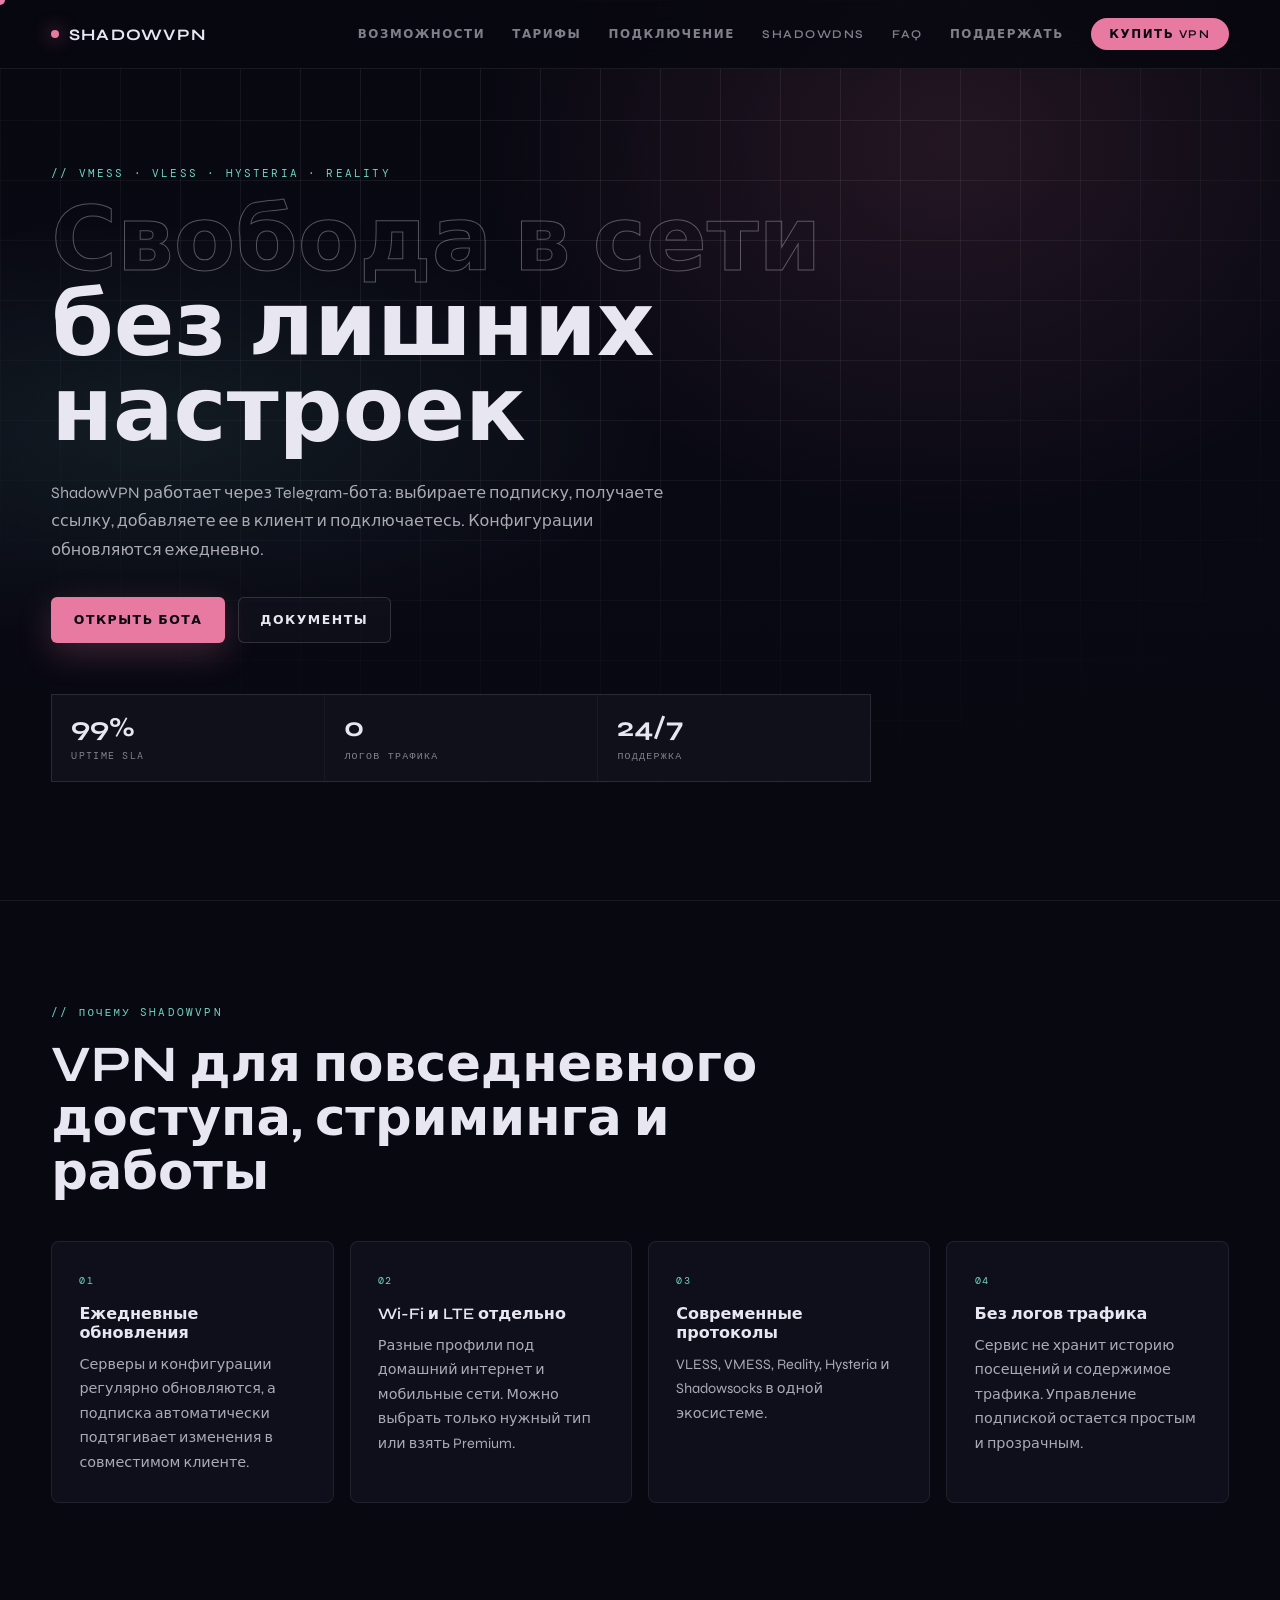
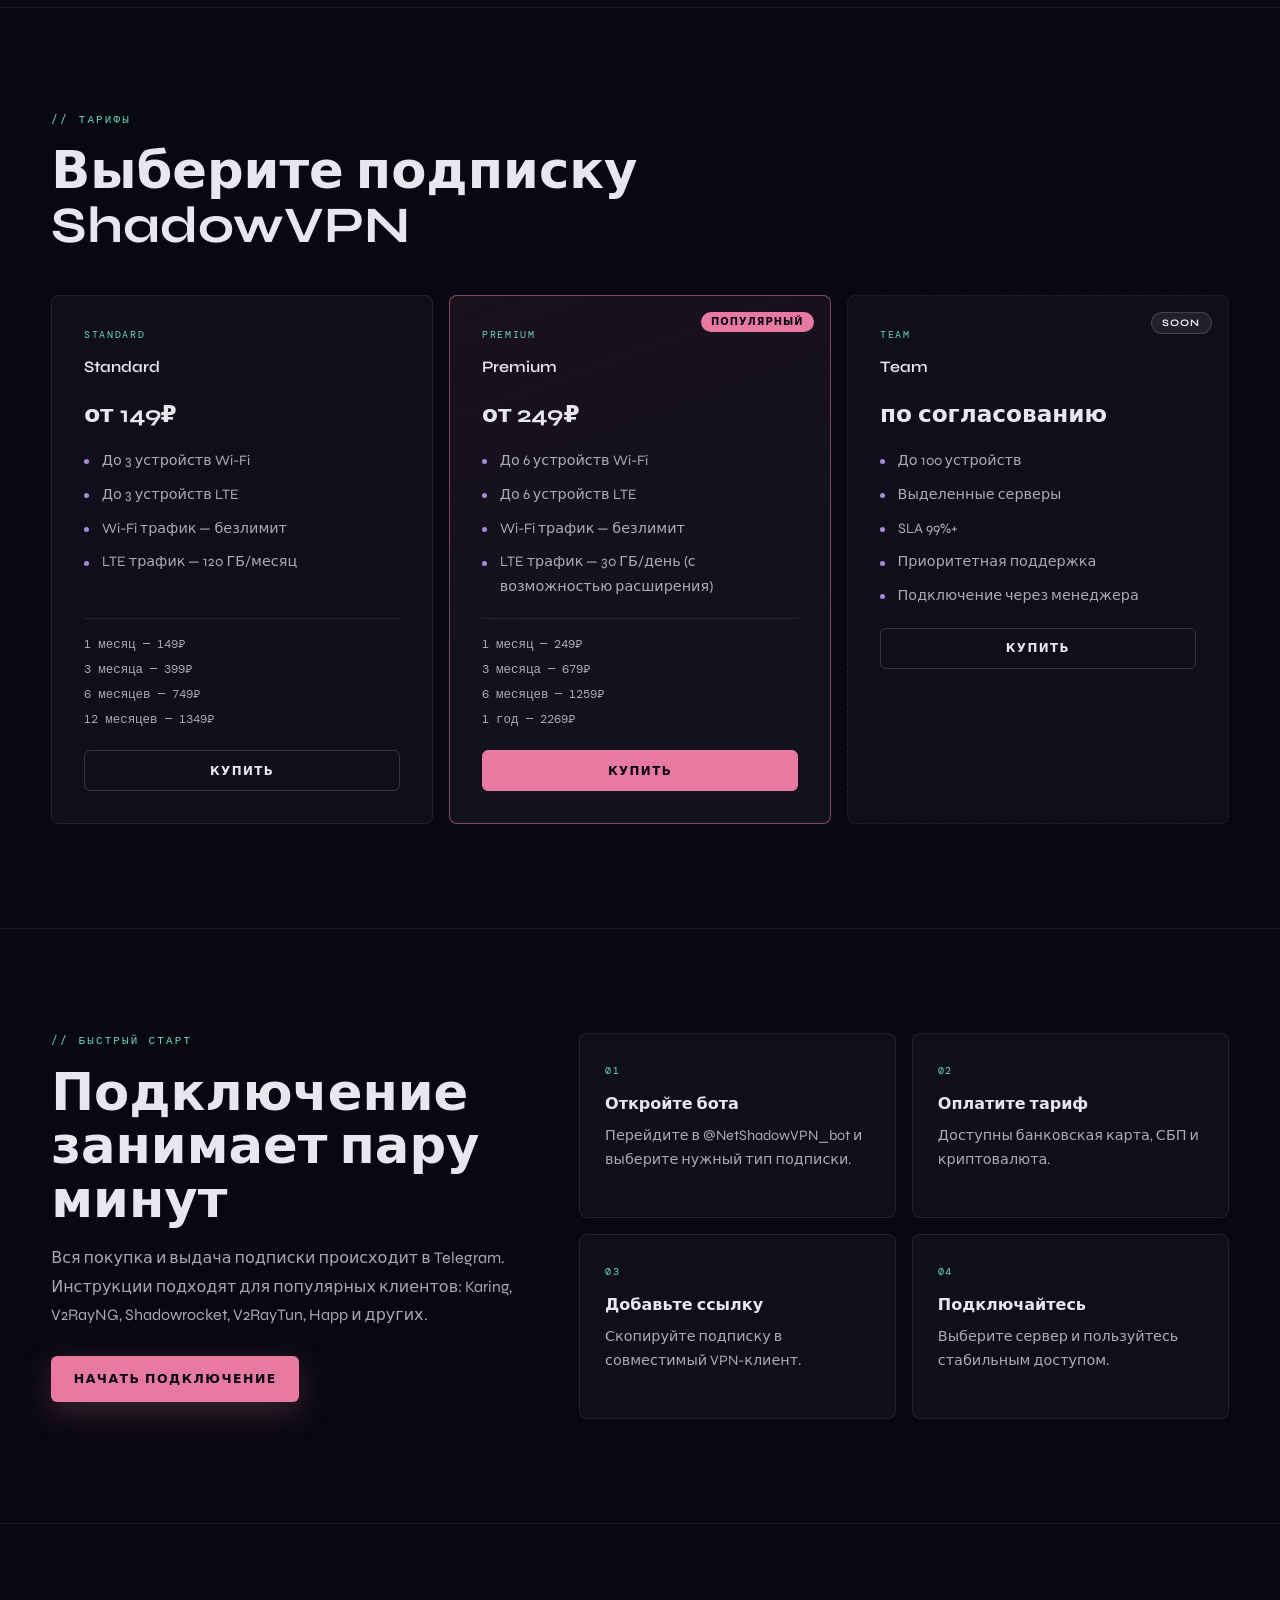
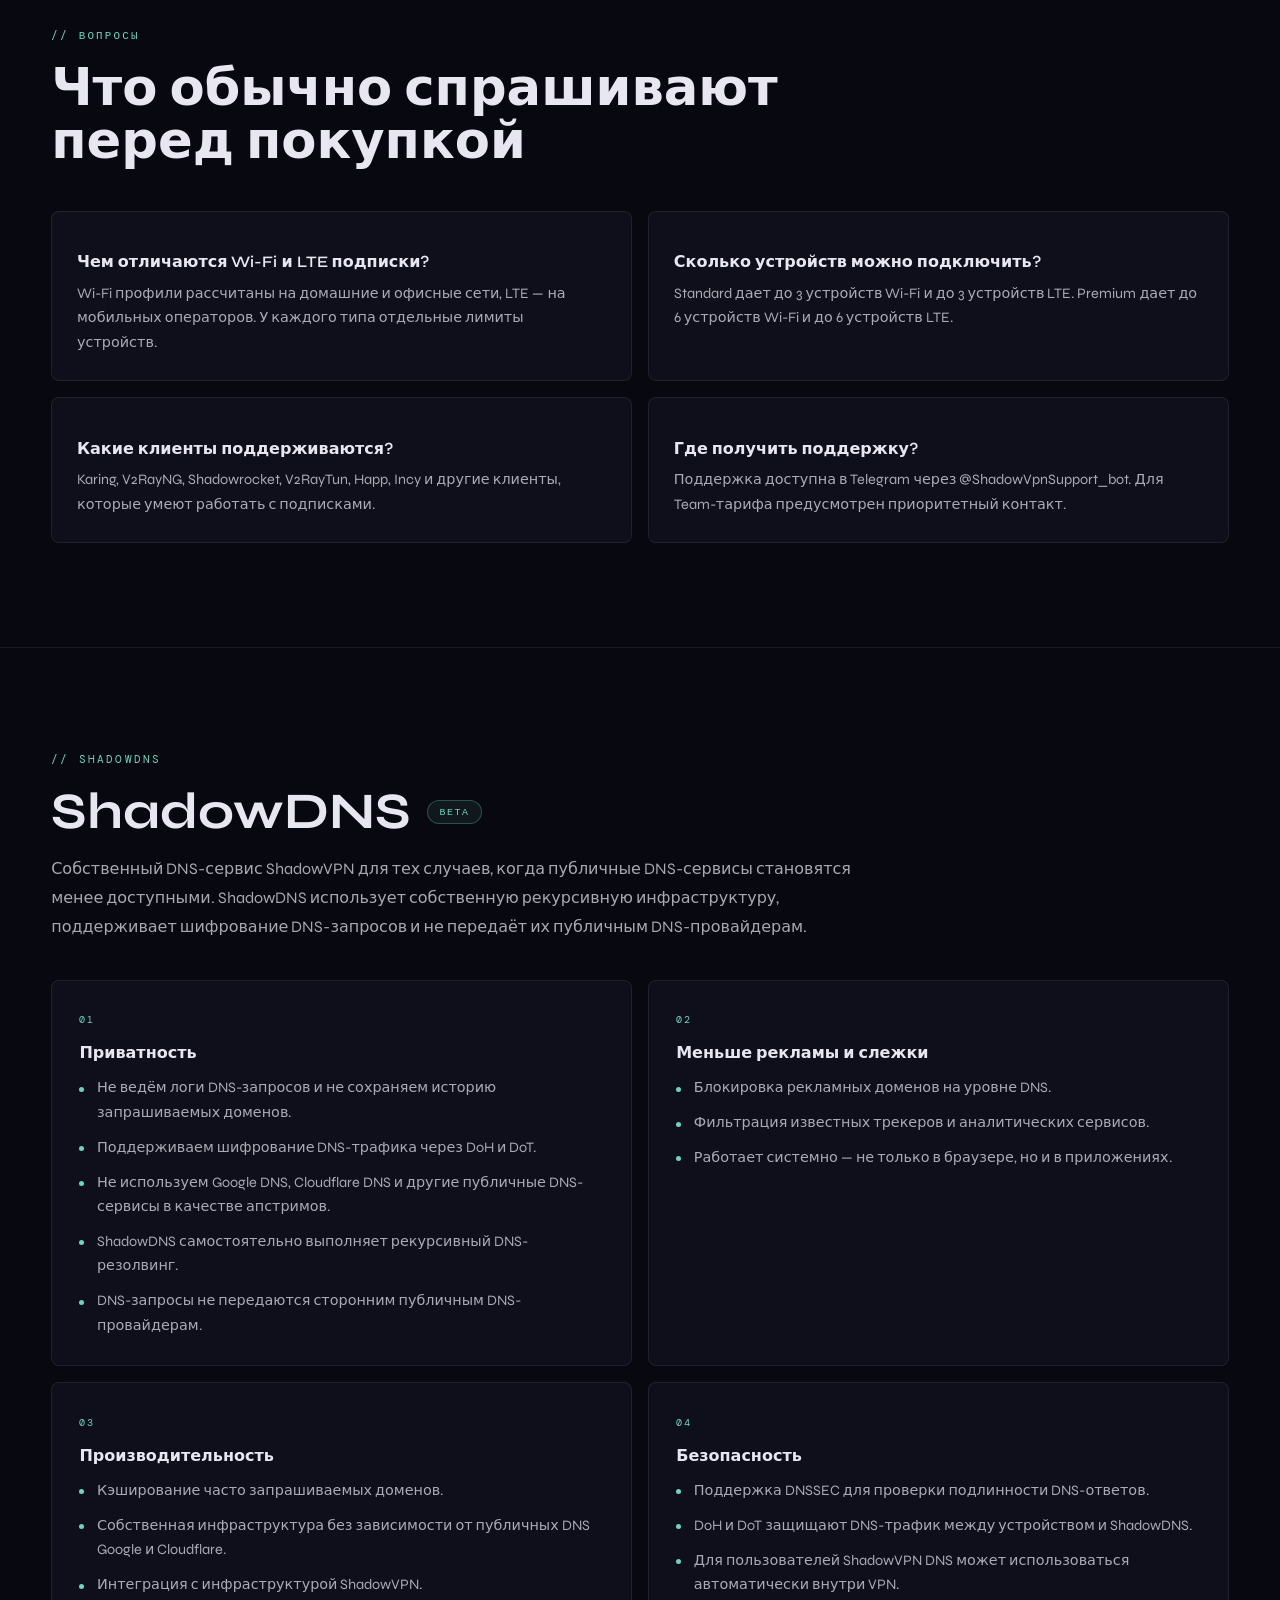
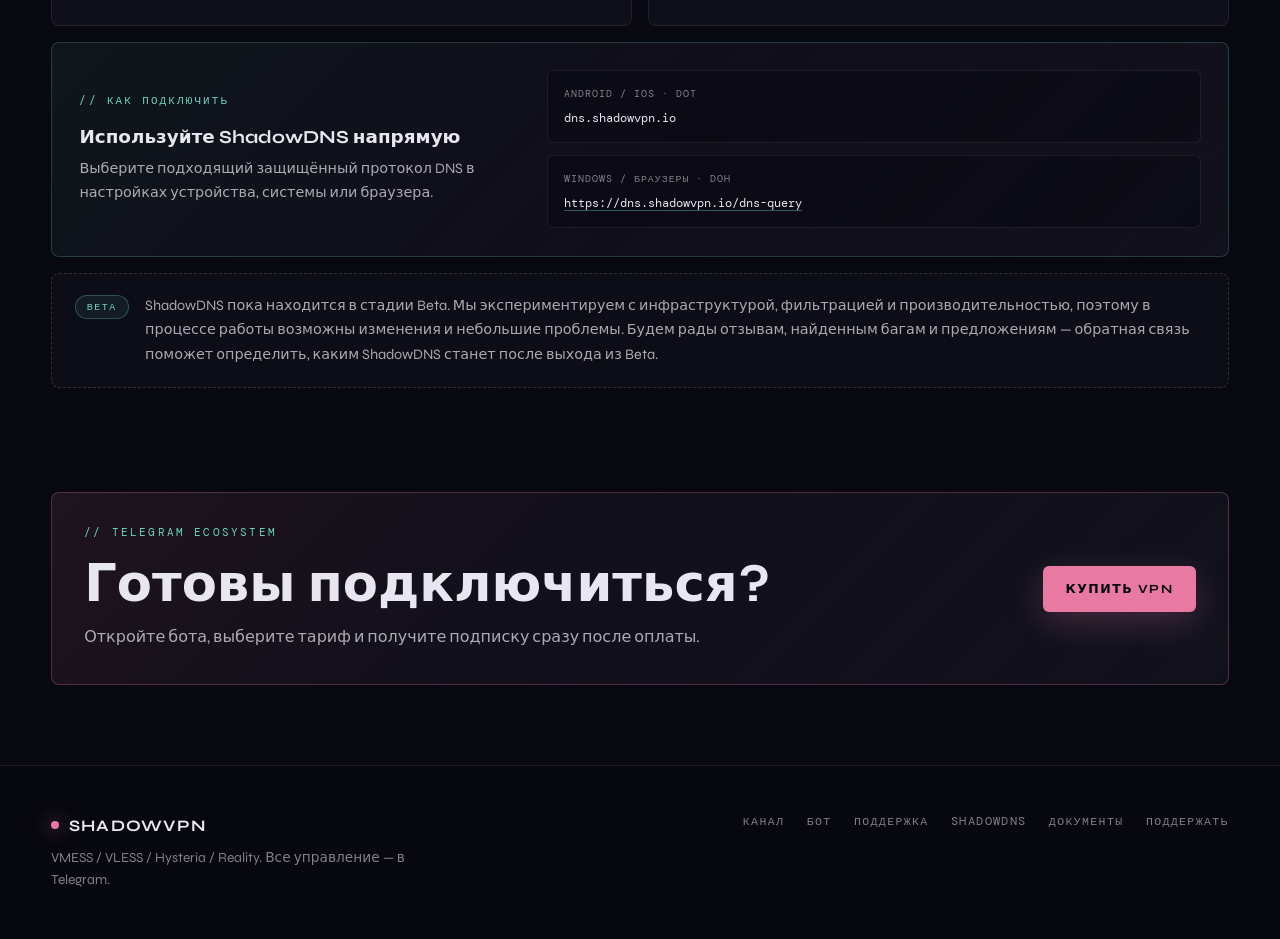
==== commit 5ff1d06c: "Add files via upload" ====
--- a/index.html
+++ b/index.html
@@ -31,6 +31,7 @@
       <a href="#advantages">Возможности</a>
       <a href="#plans">Тарифы</a>
       <a href="#setup">Подключение</a>
+      <a href="#shadowdns">ShadowDNS</a>
       <a href="#faq">FAQ</a>
       <a href="donate.html">Поддержать</a>
       <a class="nav-cta" href="https://t.me/NetShadowVPN_bot" target="_blank" rel="noopener">Купить VPN</a>
@@ -212,6 +213,87 @@
       </div>
     </section>
 
+
+    <section class="section dns-section" id="shadowdns">
+      <div class="dns-hero reveal">
+        <div>
+          <div class="eyebrow">// ShadowDNS</div>
+          <div class="dns-title-row">
+            <h2>ShadowDNS</h2>
+            <span class="dns-beta">BETA</span>
+          </div>
+          <p class="dns-lead">Собственный DNS-сервис ShadowVPN для тех случаев, когда публичные DNS-сервисы становятся менее доступными. ShadowDNS использует собственную рекурсивную инфраструктуру, поддерживает шифрование DNS-запросов и не передаёт их публичным DNS-провайдерам.</p>
+        </div>
+      </div>
+
+      <div class="dns-grid">
+        <article class="dns-card reveal">
+          <span class="feature-mark">01</span>
+          <h3>Приватность</h3>
+          <ul>
+            <li>Не ведём логи DNS-запросов и не сохраняем историю запрашиваемых доменов.</li>
+            <li>Поддерживаем шифрование DNS-трафика через DoH и DoT.</li>
+            <li>Не используем Google DNS, Cloudflare DNS и другие публичные DNS-сервисы в качестве апстримов.</li>
+            <li>ShadowDNS самостоятельно выполняет рекурсивный DNS-резолвинг.</li>
+            <li>DNS-запросы не передаются сторонним публичным DNS-провайдерам.</li>
+          </ul>
+        </article>
+
+        <article class="dns-card reveal">
+          <span class="feature-mark">02</span>
+          <h3>Меньше рекламы и слежки</h3>
+          <ul>
+            <li>Блокировка рекламных доменов на уровне DNS.</li>
+            <li>Фильтрация известных трекеров и аналитических сервисов.</li>
+            <li>Работает системно — не только в браузере, но и в приложениях.</li>
+          </ul>
+        </article>
+
+        <article class="dns-card reveal">
+          <span class="feature-mark">03</span>
+          <h3>Производительность</h3>
+          <ul>
+            <li>Кэширование часто запрашиваемых доменов.</li>
+            <li>Собственная инфраструктура без зависимости от публичных DNS Google и Cloudflare.</li>
+            <li>Интеграция с инфраструктурой ShadowVPN.</li>
+          </ul>
+        </article>
+
+        <article class="dns-card reveal">
+          <span class="feature-mark">04</span>
+          <h3>Безопасность</h3>
+          <ul>
+            <li>Поддержка DNSSEC для проверки подлинности DNS-ответов.</li>
+            <li>DoH и DoT защищают DNS-трафик между устройством и ShadowDNS.</li>
+            <li>Для пользователей ShadowVPN DNS может использоваться автоматически внутри VPN.</li>
+          </ul>
+        </article>
+      </div>
+
+      <div class="dns-connect reveal">
+        <div class="dns-connect-copy">
+          <div class="eyebrow">// Как подключить</div>
+          <h3>Используйте ShadowDNS напрямую</h3>
+          <p>Выберите подходящий защищённый протокол DNS в настройках устройства, системы или браузера.</p>
+        </div>
+        <div class="dns-endpoints">
+          <div class="dns-endpoint">
+            <span>Android / iOS · DoT</span>
+            <code>dns.shadowvpn.io</code>
+          </div>
+          <div class="dns-endpoint">
+            <span>Windows / браузеры · DoH</span>
+            <a href="https://dns.shadowvpn.io/dns-query" target="_blank" rel="noopener"><code>https://dns.shadowvpn.io/dns-query</code></a>
+          </div>
+        </div>
+      </div>
+
+      <div class="dns-beta-note reveal">
+        <span class="dns-beta">BETA</span>
+        <p>ShadowDNS пока находится в стадии Beta. Мы экспериментируем с инфраструктурой, фильтрацией и производительностью, поэтому в процессе работы возможны изменения и небольшие проблемы. Будем рады отзывам, найденным багам и предложениям — обратная связь поможет определить, каким ShadowDNS станет после выхода из Beta.</p>
+      </div>
+    </section>
+
     <section class="cta-section reveal">
       <div>
         <div class="eyebrow">// Telegram ecosystem</div>
@@ -231,6 +313,7 @@
       <a href="https://t.me/ShadowVpn_net" target="_blank" rel="noopener">Канал</a>
       <a href="https://t.me/NetShadowVPN_bot" target="_blank" rel="noopener">Бот</a>
       <a href="https://t.me/ShadowVpnSupport_bot" target="_blank" rel="noopener">Поддержка</a>
+      <a href="#shadowdns">ShadowDNS</a>
       <a href="https://docs.shadowvpn.io" target="_blank" rel="noopener">Документы</a>
       <a href="donate.html">Поддержать</a>
     </div>
--- a/style.css
+++ b/style.css
@@ -826,3 +826,208 @@
     padding: 1.4rem;
   }
 }
+
+
+/* ShadowDNS */
+.dns-section {
+  position: relative;
+}
+
+.dns-hero {
+  max-width: 880px;
+  margin-bottom: 2.4rem;
+}
+
+.dns-title-row {
+  display: flex;
+  align-items: center;
+  flex-wrap: wrap;
+  gap: 1rem;
+}
+
+.dns-title-row h2 {
+  margin-bottom: 0;
+}
+
+.dns-beta {
+  display: inline-flex;
+  align-items: center;
+  justify-content: center;
+  padding: .34rem .7rem;
+  border: 1px solid rgba(111, 212, 190, .3);
+  border-radius: 999px;
+  color: var(--mint);
+  background: rgba(111, 212, 190, .08);
+  font-family: "DM Mono", monospace;
+  font-size: .62rem;
+  font-weight: 500;
+  letter-spacing: .16em;
+}
+
+.dns-lead {
+  max-width: 820px;
+  margin-top: 1rem;
+  color: var(--muted-2);
+  font-size: 1rem;
+  font-weight: 300;
+  line-height: 1.8;
+}
+
+.dns-grid {
+  display: grid;
+  grid-template-columns: repeat(2, minmax(0, 1fr));
+  gap: 1rem;
+}
+
+.dns-card {
+  padding: 1.7rem;
+  border: 1px solid var(--border);
+  border-radius: 8px;
+  background: rgba(19, 19, 31, .78);
+  transition: transform .22s ease, border-color .22s ease, background .22s ease;
+}
+
+.dns-card:hover {
+  transform: translateY(-3px);
+  border-color: var(--border-2);
+  background: var(--card);
+}
+
+.dns-card h3 {
+  margin: 1rem 0 .9rem;
+  font-size: 1rem;
+  font-weight: 600;
+}
+
+.dns-card ul {
+  display: grid;
+  gap: .65rem;
+  list-style: none;
+}
+
+.dns-card li {
+  position: relative;
+  padding-left: 1.1rem;
+  color: var(--muted-2);
+  font-size: .9rem;
+  font-weight: 300;
+  line-height: 1.7;
+}
+
+.dns-card li::before {
+  content: "";
+  position: absolute;
+  left: 0;
+  top: .72em;
+  width: 5px;
+  height: 5px;
+  border-radius: 50%;
+  background: var(--mint);
+}
+
+.dns-connect {
+  display: grid;
+  grid-template-columns: minmax(0, .8fr) minmax(0, 1.2fr);
+  gap: 2rem;
+  align-items: center;
+  margin-top: 1rem;
+  padding: 1.7rem;
+  border: 1px solid rgba(111, 212, 190, .22);
+  border-radius: 8px;
+  background: linear-gradient(135deg, rgba(111, 212, 190, .07), rgba(167, 139, 218, .05) 48%, rgba(19, 19, 31, .88));
+}
+
+.dns-connect h3 {
+  margin-bottom: .55rem;
+  font-size: 1.15rem;
+}
+
+.dns-connect p,
+.dns-beta-note p {
+  color: var(--muted-2);
+  font-size: .9rem;
+  font-weight: 300;
+  line-height: 1.7;
+}
+
+.dns-endpoints {
+  display: grid;
+  gap: .75rem;
+}
+
+.dns-endpoint {
+  min-width: 0;
+  padding: 1rem;
+  border: 1px solid var(--border);
+  border-radius: 6px;
+  background: rgba(8, 8, 16, .45);
+}
+
+.dns-endpoint span {
+  display: block;
+  margin-bottom: .45rem;
+  color: var(--muted);
+  font-family: "DM Mono", monospace;
+  font-size: .62rem;
+  letter-spacing: .1em;
+  text-transform: uppercase;
+}
+
+.dns-endpoint code {
+  color: var(--text);
+  font-family: "DM Mono", monospace;
+  font-size: .78rem;
+  overflow-wrap: anywhere;
+}
+
+.dns-endpoint a {
+  text-decoration-color: rgba(111, 212, 190, .4);
+  text-underline-offset: 3px;
+}
+
+.dns-endpoint a:hover code {
+  color: var(--mint);
+}
+
+.dns-beta-note {
+  display: flex;
+  align-items: flex-start;
+  gap: 1rem;
+  margin-top: 1rem;
+  padding: 1.25rem 1.4rem;
+  border: 1px dashed var(--border-2);
+  border-radius: 8px;
+  background: rgba(19, 19, 31, .5);
+}
+
+.dns-beta-note .dns-beta {
+  flex: 0 0 auto;
+  margin-top: .1rem;
+}
+
+
+@media (max-width: 960px) {
+  .dns-connect {
+    grid-template-columns: 1fr;
+  }
+}
+
+@media (max-width: 640px) {
+  .dns-grid {
+    grid-template-columns: 1fr;
+  }
+
+  .dns-title-row {
+    align-items: flex-start;
+    flex-direction: column;
+    gap: .7rem;
+  }
+
+  .dns-connect {
+    padding: 1.35rem;
+  }
+
+  .dns-beta-note {
+    flex-direction: column;
+  }
+}
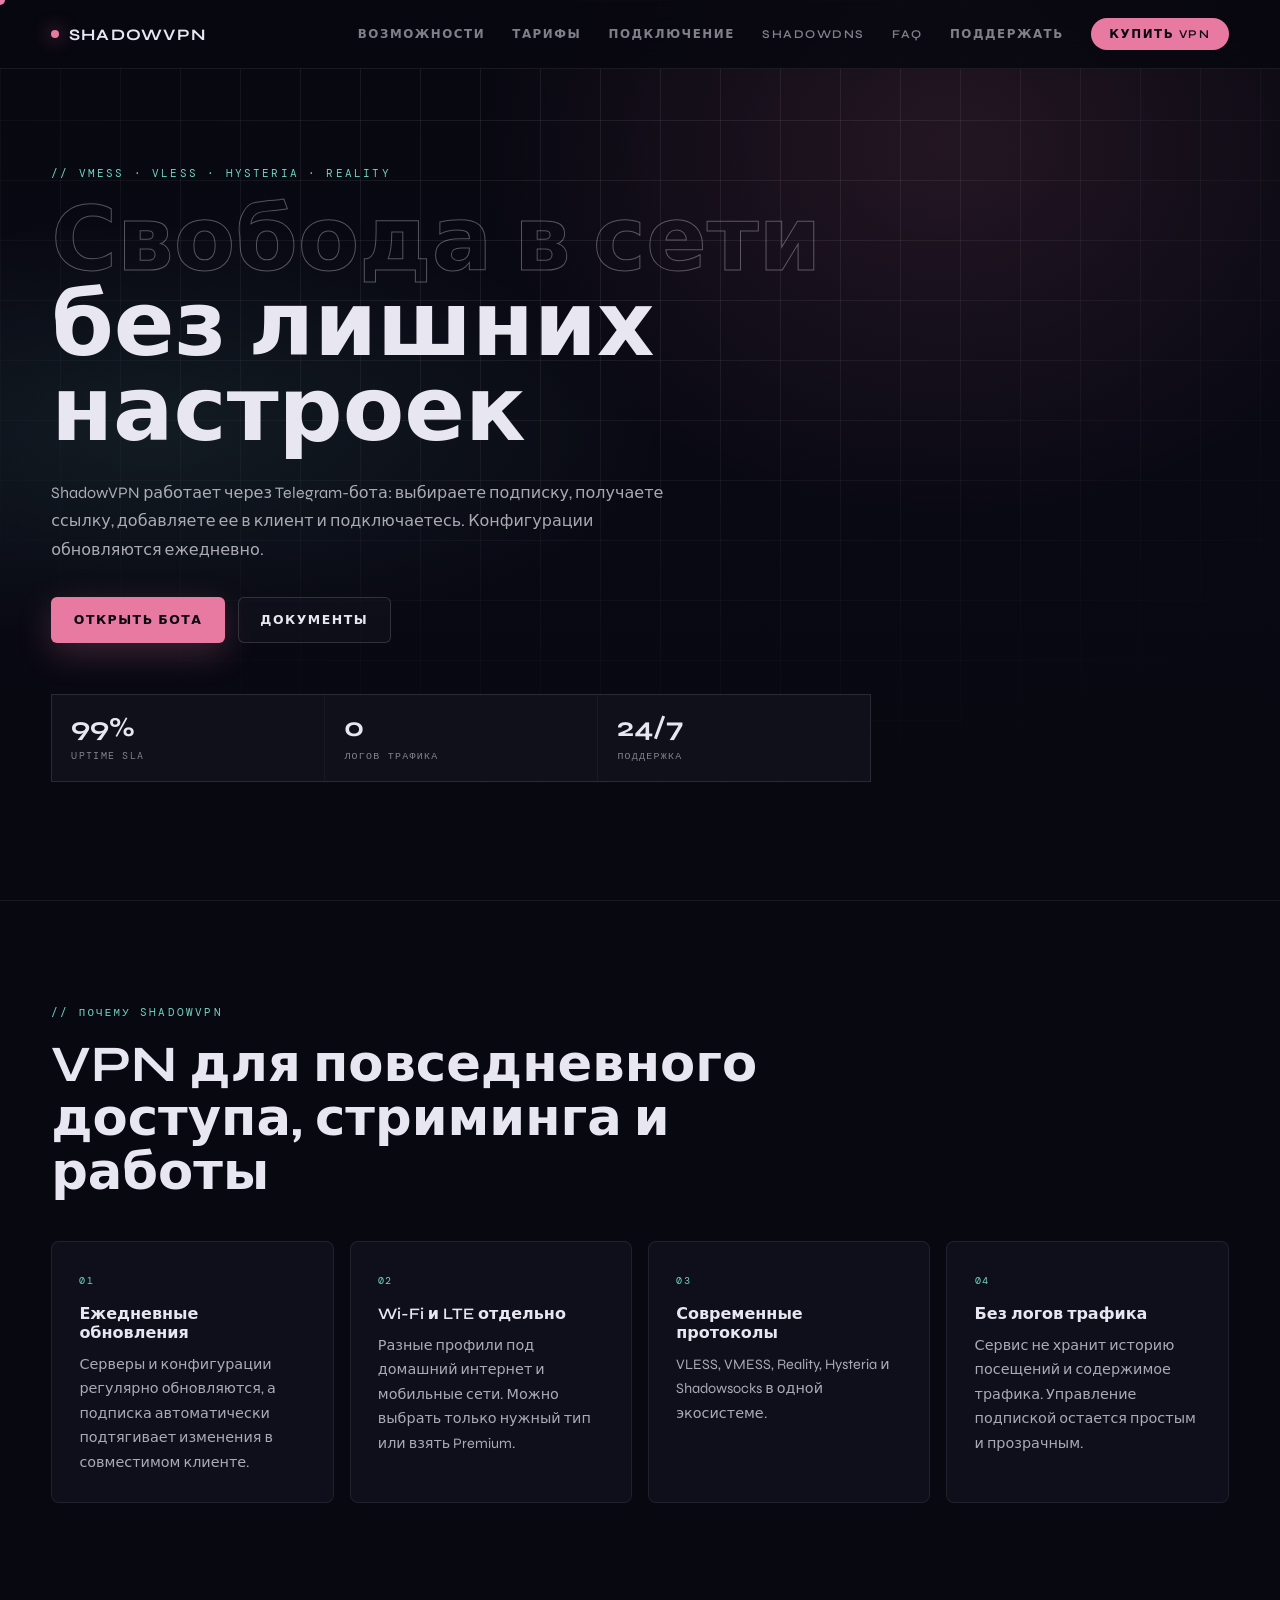
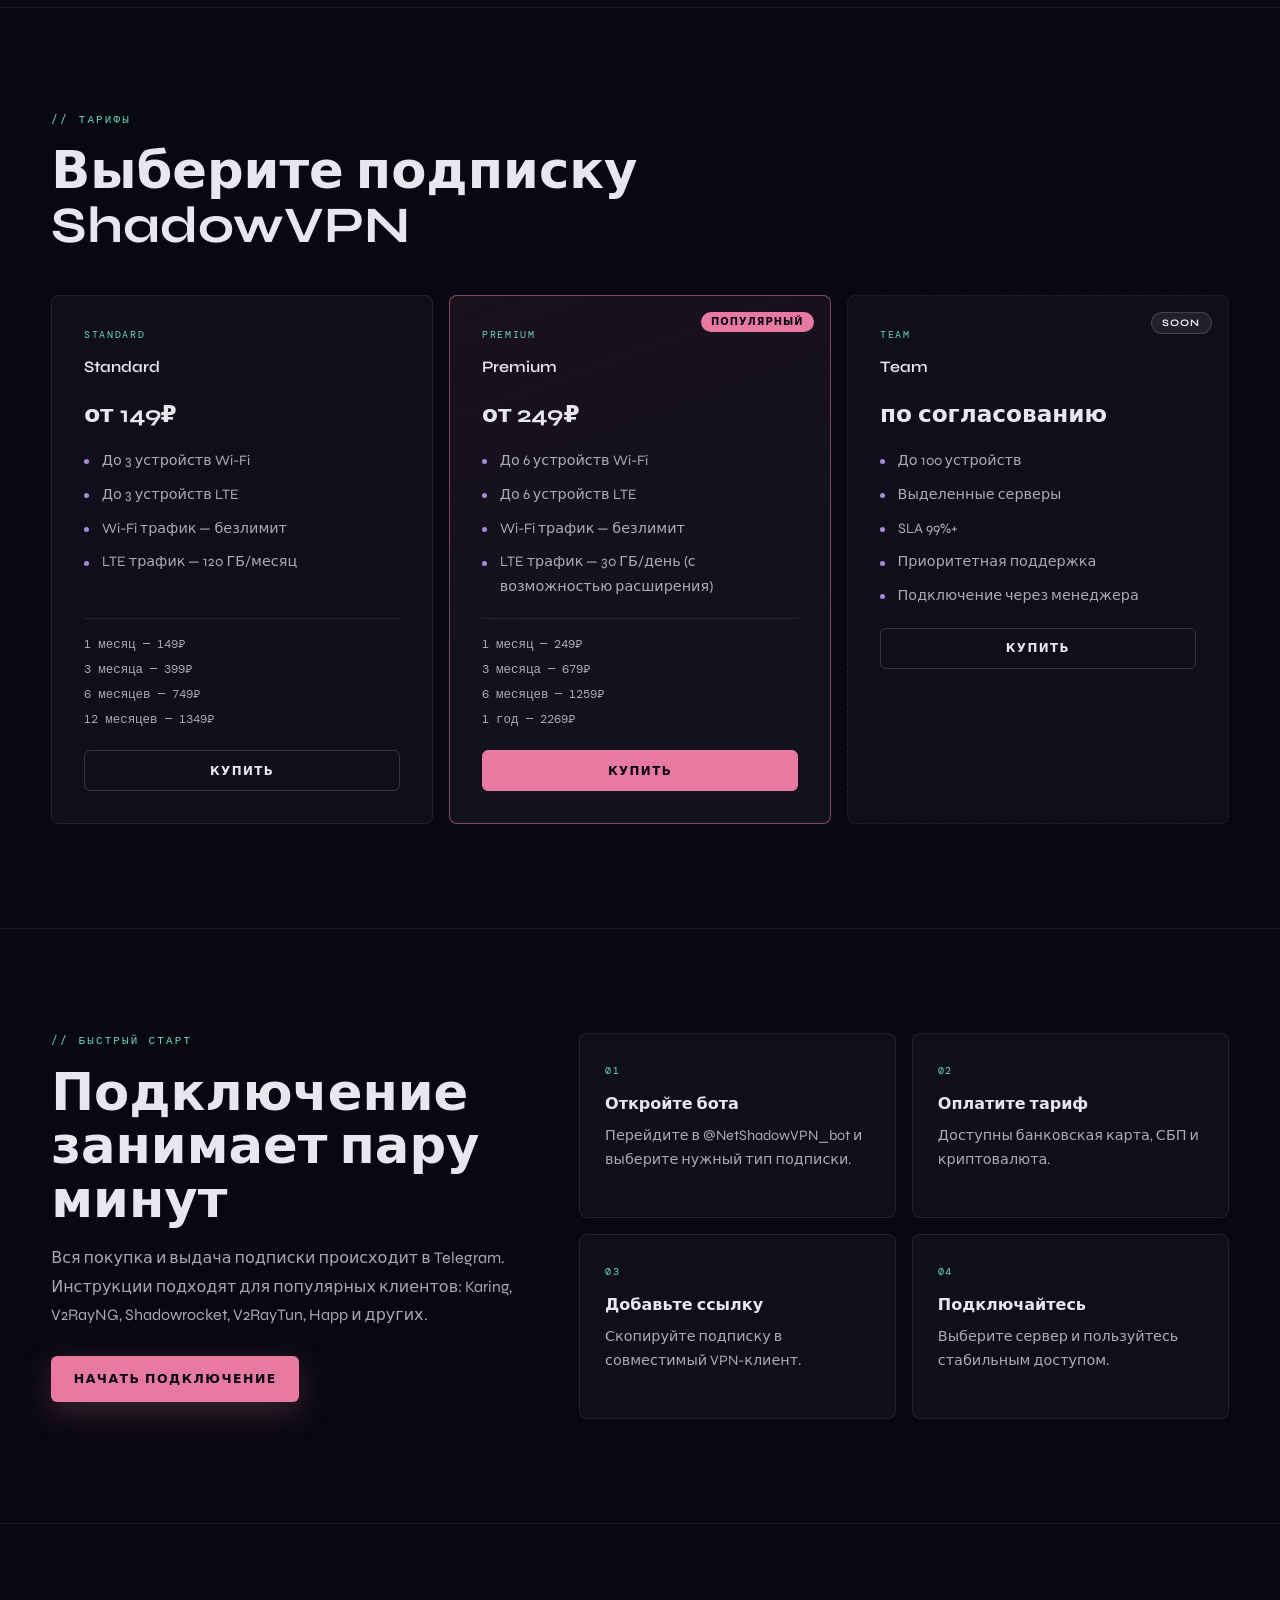
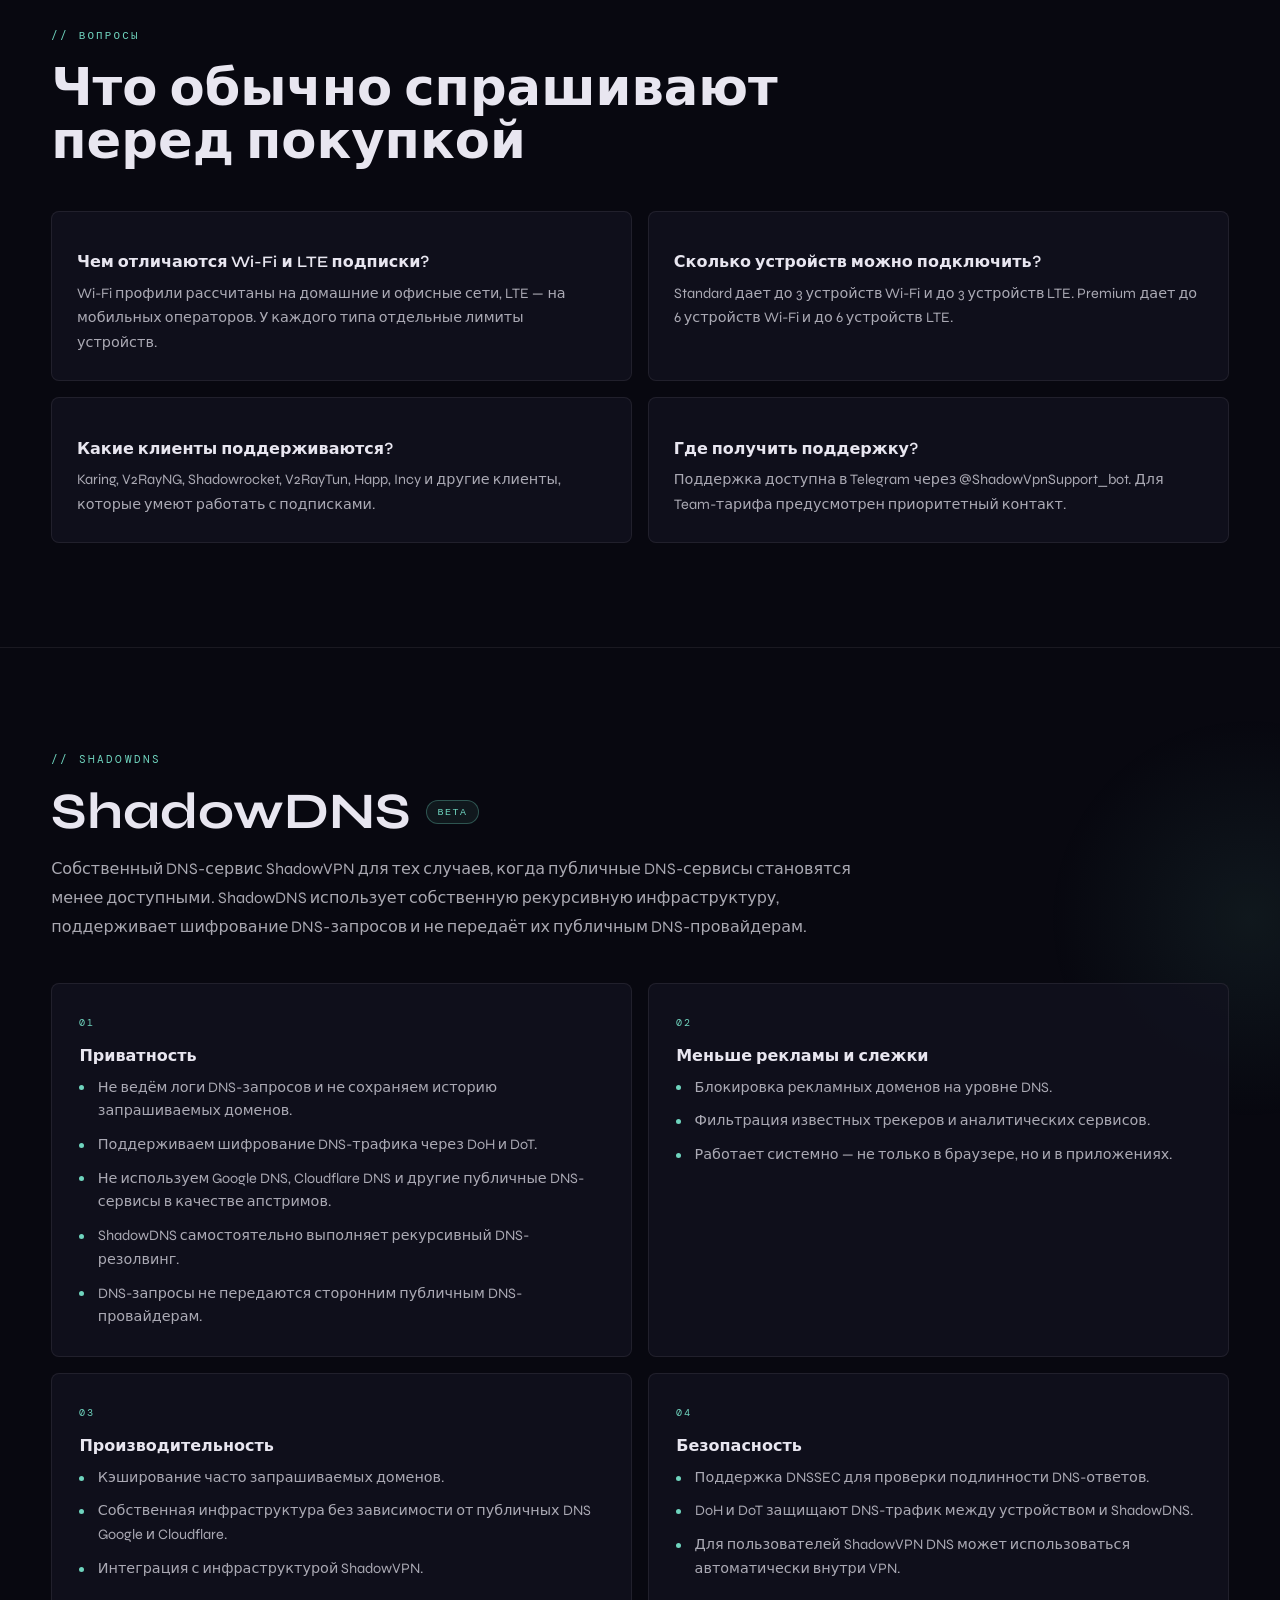
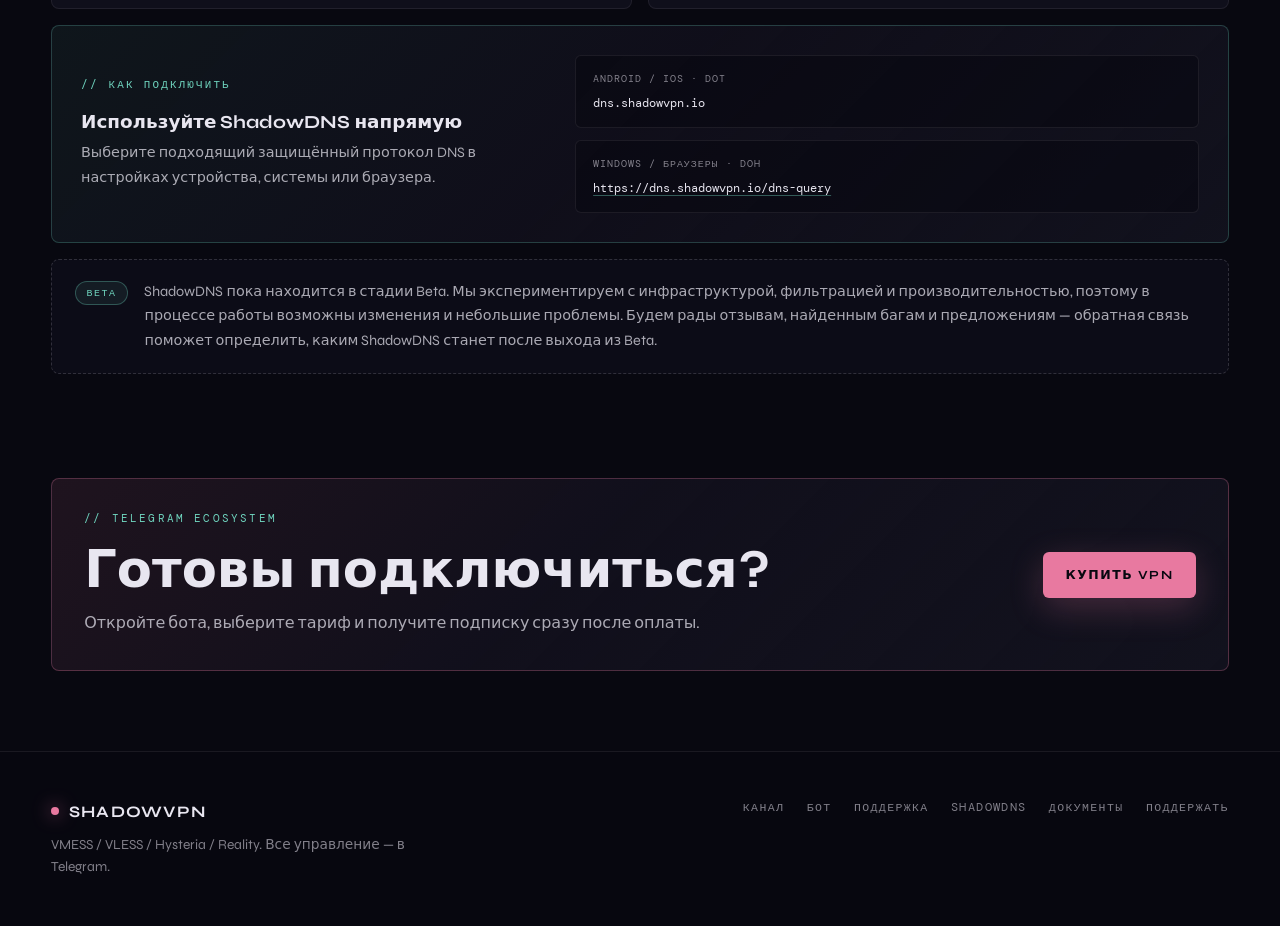
==== commit fb31515c: "Add files via upload" ====
--- a/index.html
+++ b/index.html
@@ -8,7 +8,7 @@
   <link rel="preconnect" href="https://fonts.googleapis.com">
   <link rel="preconnect" href="https://fonts.gstatic.com" crossorigin>
   <link href="https://fonts.googleapis.com/css2?family=Syne:wght@300;400;500;600;700&family=DM+Mono:wght@300;400;500&display=swap" rel="stylesheet">
-  <link rel="stylesheet" href="style.css">
+  <link rel="stylesheet" href="style.css?v=20260904-2">
 </head>
 <body>
   <div id="cursor" aria-hidden="true"></div>
@@ -215,19 +215,17 @@
 
 
     <section class="section dns-section" id="shadowdns">
-      <div class="dns-hero reveal">
-        <div>
-          <div class="eyebrow">// ShadowDNS</div>
+      <div class="section-head dns-hero reveal">
+        <div class="eyebrow">// ShadowDNS</div>
           <div class="dns-title-row">
             <h2>ShadowDNS</h2>
             <span class="dns-beta">BETA</span>
           </div>
-          <p class="dns-lead">Собственный DNS-сервис ShadowVPN для тех случаев, когда публичные DNS-сервисы становятся менее доступными. ShadowDNS использует собственную рекурсивную инфраструктуру, поддерживает шифрование DNS-запросов и не передаёт их публичным DNS-провайдерам.</p>
-        </div>
-      </div>
-
-      <div class="dns-grid">
-        <article class="dns-card reveal">
+        <p class="dns-lead">Собственный DNS-сервис ShadowVPN для тех случаев, когда публичные DNS-сервисы становятся менее доступными. ShadowDNS использует собственную рекурсивную инфраструктуру, поддерживает шифрование DNS-запросов и не передаёт их публичным DNS-провайдерам.</p>
+      </div>
+
+      <div class="feature-grid dns-grid">
+        <article class="feature-card dns-card reveal">
           <span class="feature-mark">01</span>
           <h3>Приватность</h3>
           <ul>
@@ -239,7 +237,7 @@
           </ul>
         </article>
 
-        <article class="dns-card reveal">
+        <article class="feature-card dns-card reveal">
           <span class="feature-mark">02</span>
           <h3>Меньше рекламы и слежки</h3>
           <ul>
@@ -249,7 +247,7 @@
           </ul>
         </article>
 
-        <article class="dns-card reveal">
+        <article class="feature-card dns-card reveal">
           <span class="feature-mark">03</span>
           <h3>Производительность</h3>
           <ul>
@@ -259,7 +257,7 @@
           </ul>
         </article>
 
-        <article class="dns-card reveal">
+        <article class="feature-card dns-card reveal">
           <span class="feature-mark">04</span>
           <h3>Безопасность</h3>
           <ul>
--- a/style.css
+++ b/style.css
@@ -827,34 +827,49 @@
   }
 }
 
-
 /* ShadowDNS */
 .dns-section {
   position: relative;
+  overflow: hidden;
+}
+
+.dns-section::after {
+  content: "";
+  position: absolute;
+  width: 420px;
+  height: 420px;
+  right: -180px;
+  top: 60px;
+  border-radius: 50%;
+  background: radial-gradient(circle, rgba(111, 212, 190, .08), transparent 68%);
+  pointer-events: none;
 }
 
 .dns-hero {
-  max-width: 880px;
-  margin-bottom: 2.4rem;
+  position: relative;
+  z-index: 1;
+  max-width: 860px;
+  margin-bottom: 2.6rem;
 }
 
 .dns-title-row {
   display: flex;
   align-items: center;
   flex-wrap: wrap;
-  gap: 1rem;
+  gap: .9rem;
+  margin-top: .35rem;
 }
 
 .dns-title-row h2 {
-  margin-bottom: 0;
+  margin: 0;
 }
 
 .dns-beta {
   display: inline-flex;
   align-items: center;
   justify-content: center;
-  padding: .34rem .7rem;
-  border: 1px solid rgba(111, 212, 190, .3);
+  padding: .32rem .68rem;
+  border: 1px solid rgba(111, 212, 190, .32);
   border-radius: 999px;
   color: var(--mint);
   background: rgba(111, 212, 190, .08);
@@ -865,60 +880,42 @@
 }
 
 .dns-lead {
-  max-width: 820px;
+  max-width: 820px !important;
   margin-top: 1rem;
-  color: var(--muted-2);
-  font-size: 1rem;
-  font-weight: 300;
-  line-height: 1.8;
 }
 
 .dns-grid {
-  display: grid;
+  position: relative;
+  z-index: 1;
   grid-template-columns: repeat(2, minmax(0, 1fr));
-  gap: 1rem;
 }
 
 .dns-card {
-  padding: 1.7rem;
-  border: 1px solid var(--border);
-  border-radius: 8px;
-  background: rgba(19, 19, 31, .78);
-  transition: transform .22s ease, border-color .22s ease, background .22s ease;
-}
-
-.dns-card:hover {
-  transform: translateY(-3px);
-  border-color: var(--border-2);
-  background: var(--card);
-}
-
-.dns-card h3 {
-  margin: 1rem 0 .9rem;
-  font-size: 1rem;
-  font-weight: 600;
+  min-height: 0;
 }
 
 .dns-card ul {
   display: grid;
-  gap: .65rem;
+  gap: .62rem;
+  margin: 0;
+  padding: 0;
   list-style: none;
 }
 
 .dns-card li {
   position: relative;
-  padding-left: 1.1rem;
+  padding-left: 1.15rem;
   color: var(--muted-2);
   font-size: .9rem;
   font-weight: 300;
-  line-height: 1.7;
+  line-height: 1.65;
 }
 
 .dns-card li::before {
   content: "";
   position: absolute;
   left: 0;
-  top: .72em;
+  top: .68em;
   width: 5px;
   height: 5px;
   border-radius: 50%;
@@ -926,19 +923,21 @@
 }
 
 .dns-connect {
+  position: relative;
+  z-index: 1;
   display: grid;
-  grid-template-columns: minmax(0, .8fr) minmax(0, 1.2fr);
+  grid-template-columns: minmax(0, .85fr) minmax(0, 1.15fr);
   gap: 2rem;
   align-items: center;
   margin-top: 1rem;
-  padding: 1.7rem;
-  border: 1px solid rgba(111, 212, 190, .22);
+  padding: 1.8rem;
+  border: 1px solid rgba(111, 212, 190, .24);
   border-radius: 8px;
   background: linear-gradient(135deg, rgba(111, 212, 190, .07), rgba(167, 139, 218, .05) 48%, rgba(19, 19, 31, .88));
 }
 
 .dns-connect h3 {
-  margin-bottom: .55rem;
+  margin: .9rem 0 .55rem;
   font-size: 1.15rem;
 }
 
@@ -957,10 +956,10 @@
 
 .dns-endpoint {
   min-width: 0;
-  padding: 1rem;
+  padding: 1rem 1.1rem;
   border: 1px solid var(--border);
   border-radius: 6px;
-  background: rgba(8, 8, 16, .45);
+  background: rgba(8, 8, 16, .48);
 }
 
 .dns-endpoint span {
@@ -990,6 +989,8 @@
 }
 
 .dns-beta-note {
+  position: relative;
+  z-index: 1;
   display: flex;
   align-items: flex-start;
   gap: 1rem;
@@ -997,7 +998,7 @@
   padding: 1.25rem 1.4rem;
   border: 1px dashed var(--border-2);
   border-radius: 8px;
-  background: rgba(19, 19, 31, .5);
+  background: rgba(19, 19, 31, .52);
 }
 
 .dns-beta-note .dns-beta {
@@ -1005,18 +1006,14 @@
   margin-top: .1rem;
 }
 
-
 @media (max-width: 960px) {
+  .dns-grid,
   .dns-connect {
     grid-template-columns: 1fr;
   }
 }
 
 @media (max-width: 640px) {
-  .dns-grid {
-    grid-template-columns: 1fr;
-  }
-
   .dns-title-row {
     align-items: flex-start;
     flex-direction: column;
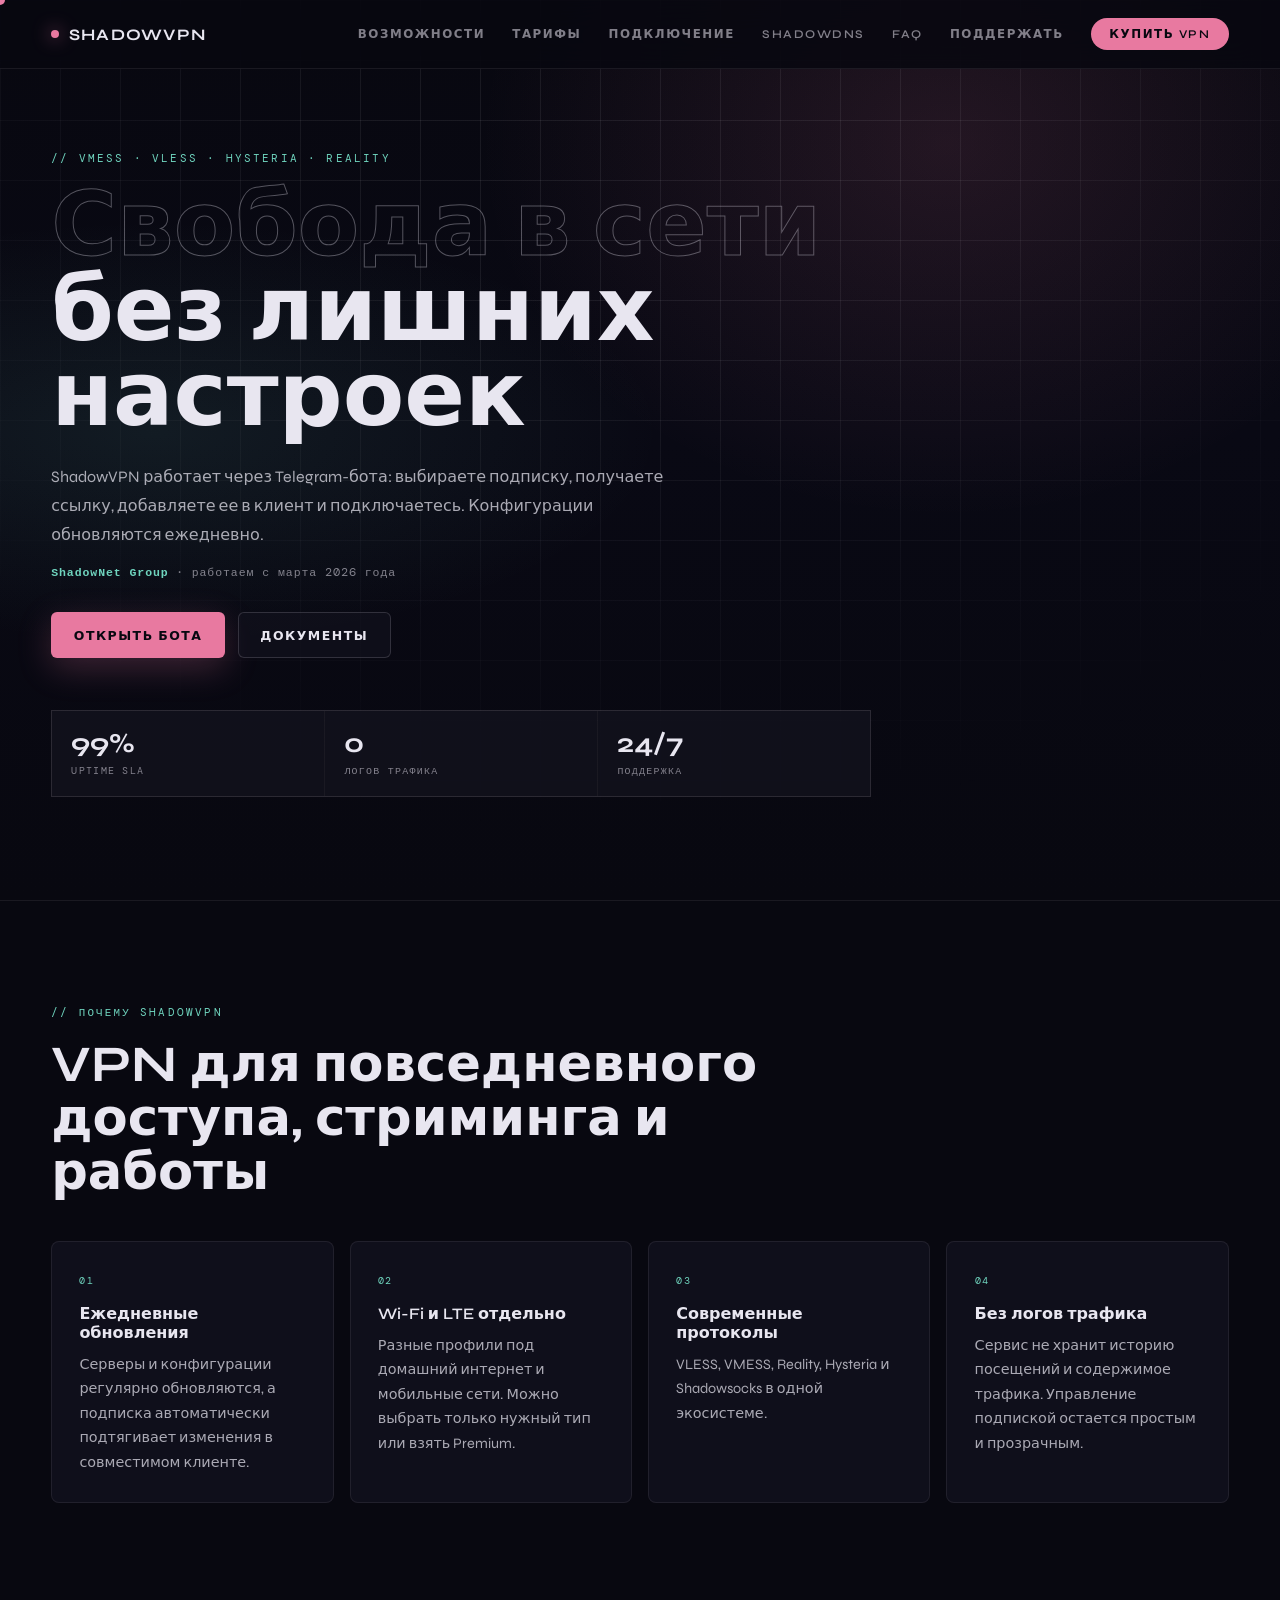
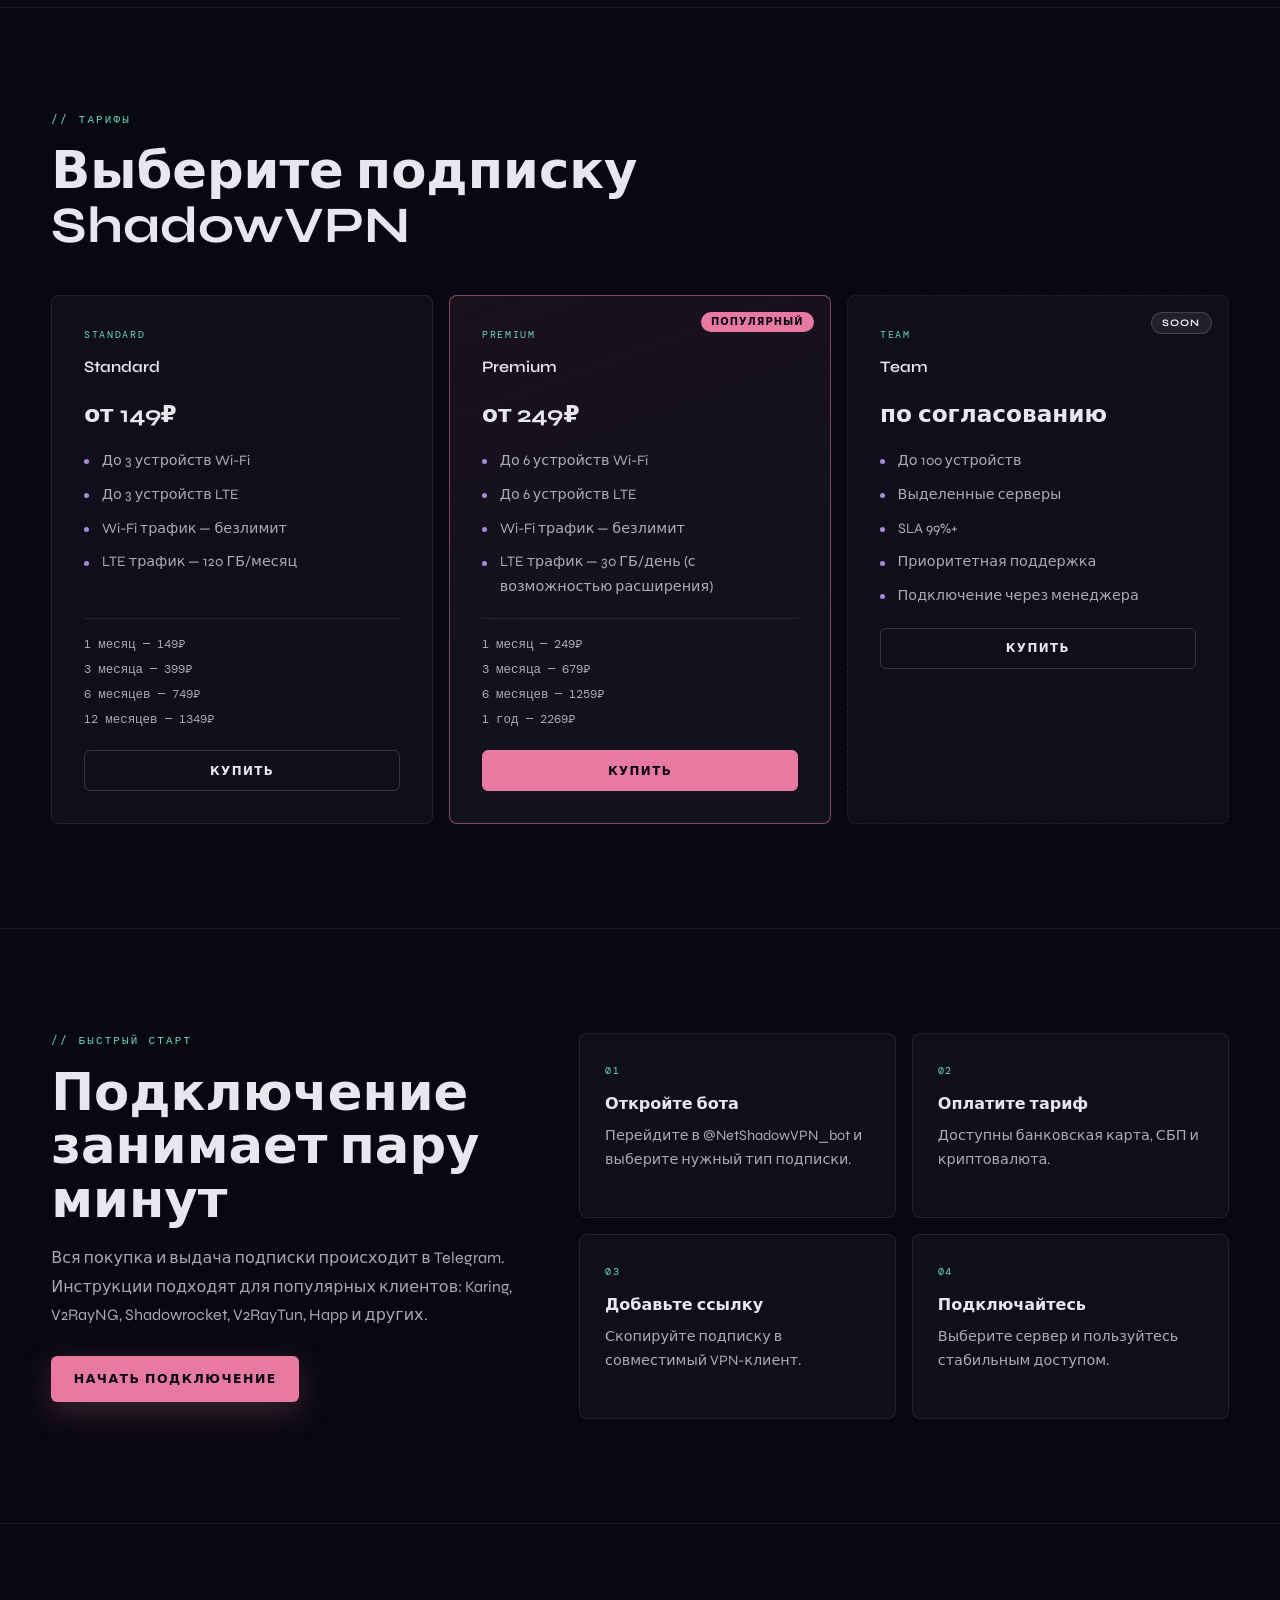
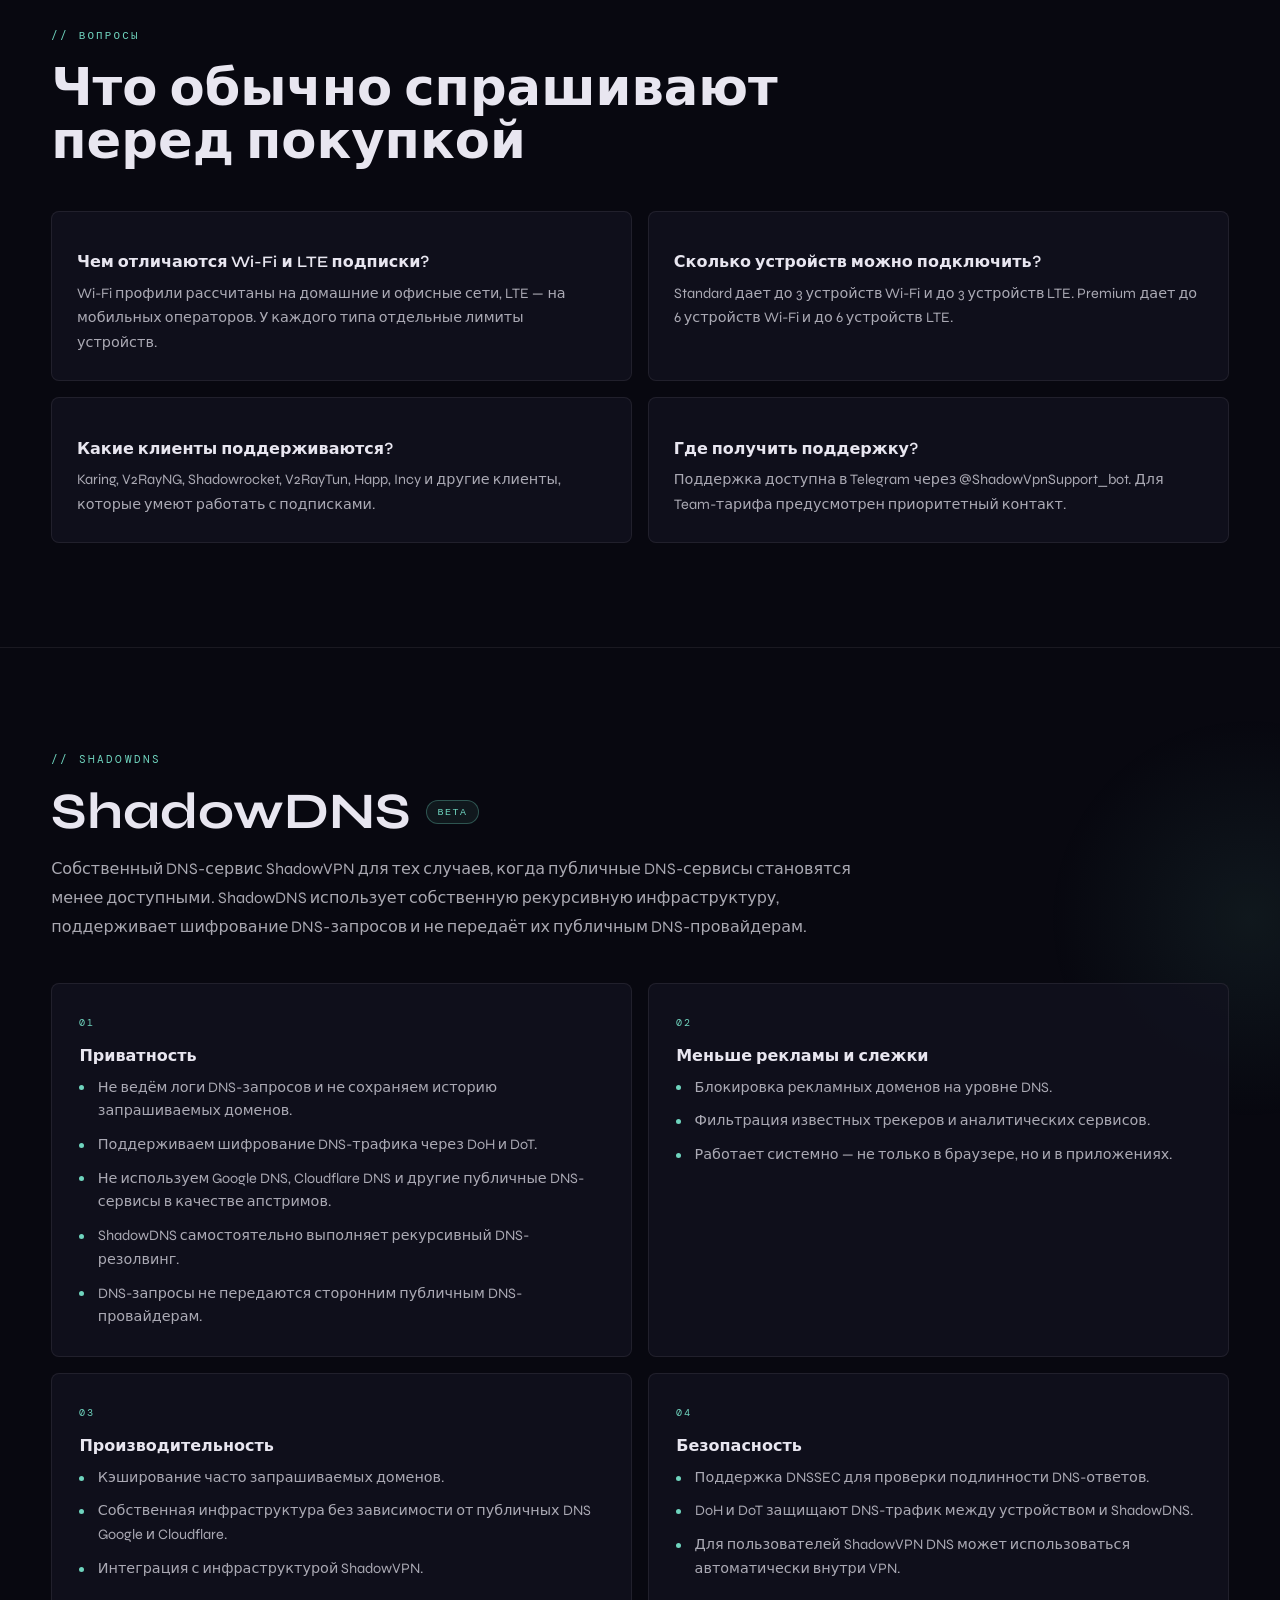
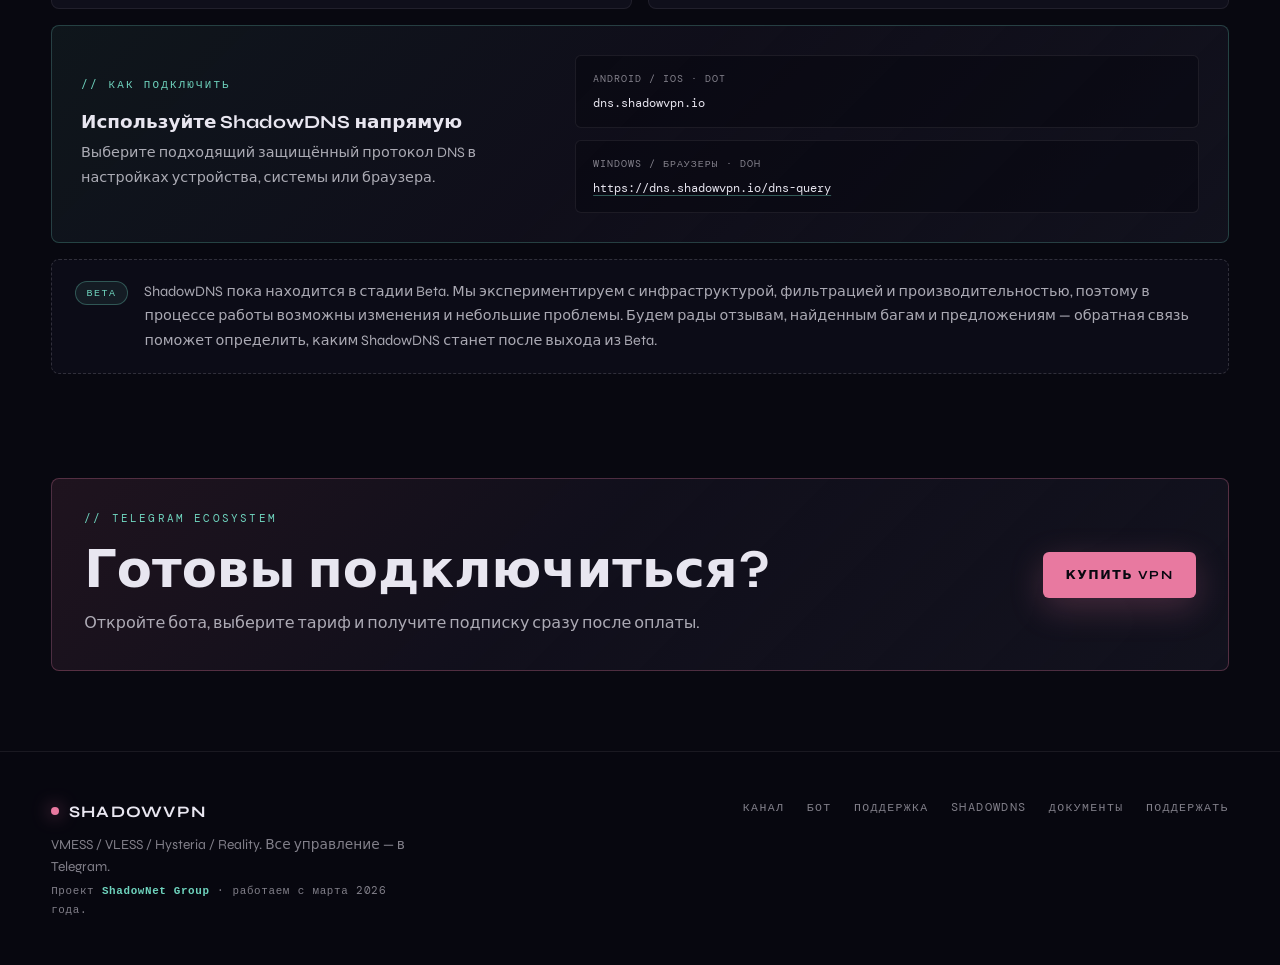
==== commit 81e08eec: "Add files via upload" ====
--- a/index.html
+++ b/index.html
@@ -8,7 +8,7 @@
   <link rel="preconnect" href="https://fonts.googleapis.com">
   <link rel="preconnect" href="https://fonts.gstatic.com" crossorigin>
   <link href="https://fonts.googleapis.com/css2?family=Syne:wght@300;400;500;600;700&family=DM+Mono:wght@300;400;500&display=swap" rel="stylesheet">
-  <link rel="stylesheet" href="style.css?v=20260904-2">
+  <link rel="stylesheet" href="style.css?v=20260904-3">
 </head>
 <body>
   <div id="cursor" aria-hidden="true"></div>
@@ -44,6 +44,7 @@
         <div class="eyebrow">// VMESS · VLESS · Hysteria · Reality</div>
         <h1><span class="outline">Свобода в сети</span><br>без лишних настроек</h1>
         <p class="hero-lead">ShadowVPN работает через Telegram-бота: выбираете подписку, получаете ссылку, добавляете ее в клиент и подключаетесь. Конфигурации обновляются ежедневно.</p>
+        <p class="brand-note"><span>ShadowNet Group</span> · работаем с марта 2026 года</p>
         <div class="hero-actions">
           <a class="btn btn-primary" href="https://t.me/NetShadowVPN_bot" target="_blank" rel="noopener">Открыть бота</a>
           <a class="btn btn-secondary" href="https://docs.shadowvpn.io" target="_blank" rel="noopener">Документы</a>
@@ -306,6 +307,7 @@
     <div>
       <a class="logo" href="#home"><span class="logo-dot"></span><span>ShadowVPN</span></a>
       <p>VMESS / VLESS / Hysteria / Reality. Все управление — в Telegram.</p>
+      <p class="footer-brand">Проект <strong>ShadowNet Group</strong> · работаем с марта 2026 года.</p>
     </div>
     <div class="footer-links">
       <a href="https://t.me/ShadowVpn_net" target="_blank" rel="noopener">Канал</a>
--- a/style.css
+++ b/style.css
@@ -262,6 +262,23 @@
   border-color: var(--violet);
 }
 
+
+.brand-note {
+  display: inline-flex;
+  align-items: center;
+  gap: .45rem;
+  margin-top: 1rem;
+  color: var(--muted);
+  font-family: "DM Mono", monospace;
+  font-size: .72rem;
+  letter-spacing: .08em;
+}
+
+.brand-note span {
+  color: var(--mint);
+  font-weight: 600;
+}
+
 .hero-stats {
   display: grid;
   grid-template-columns: repeat(3, minmax(0, 1fr));
@@ -657,6 +674,20 @@
   line-height: 1.6;
 }
 
+
+.footer .footer-brand {
+  margin-top: .3rem;
+  color: var(--muted);
+  font-family: "DM Mono", monospace;
+  font-size: .68rem;
+  letter-spacing: .06em;
+}
+
+.footer .footer-brand strong {
+  color: var(--mint);
+  font-weight: 600;
+}
+
 .footer-links {
   display: flex;
   flex-wrap: wrap;
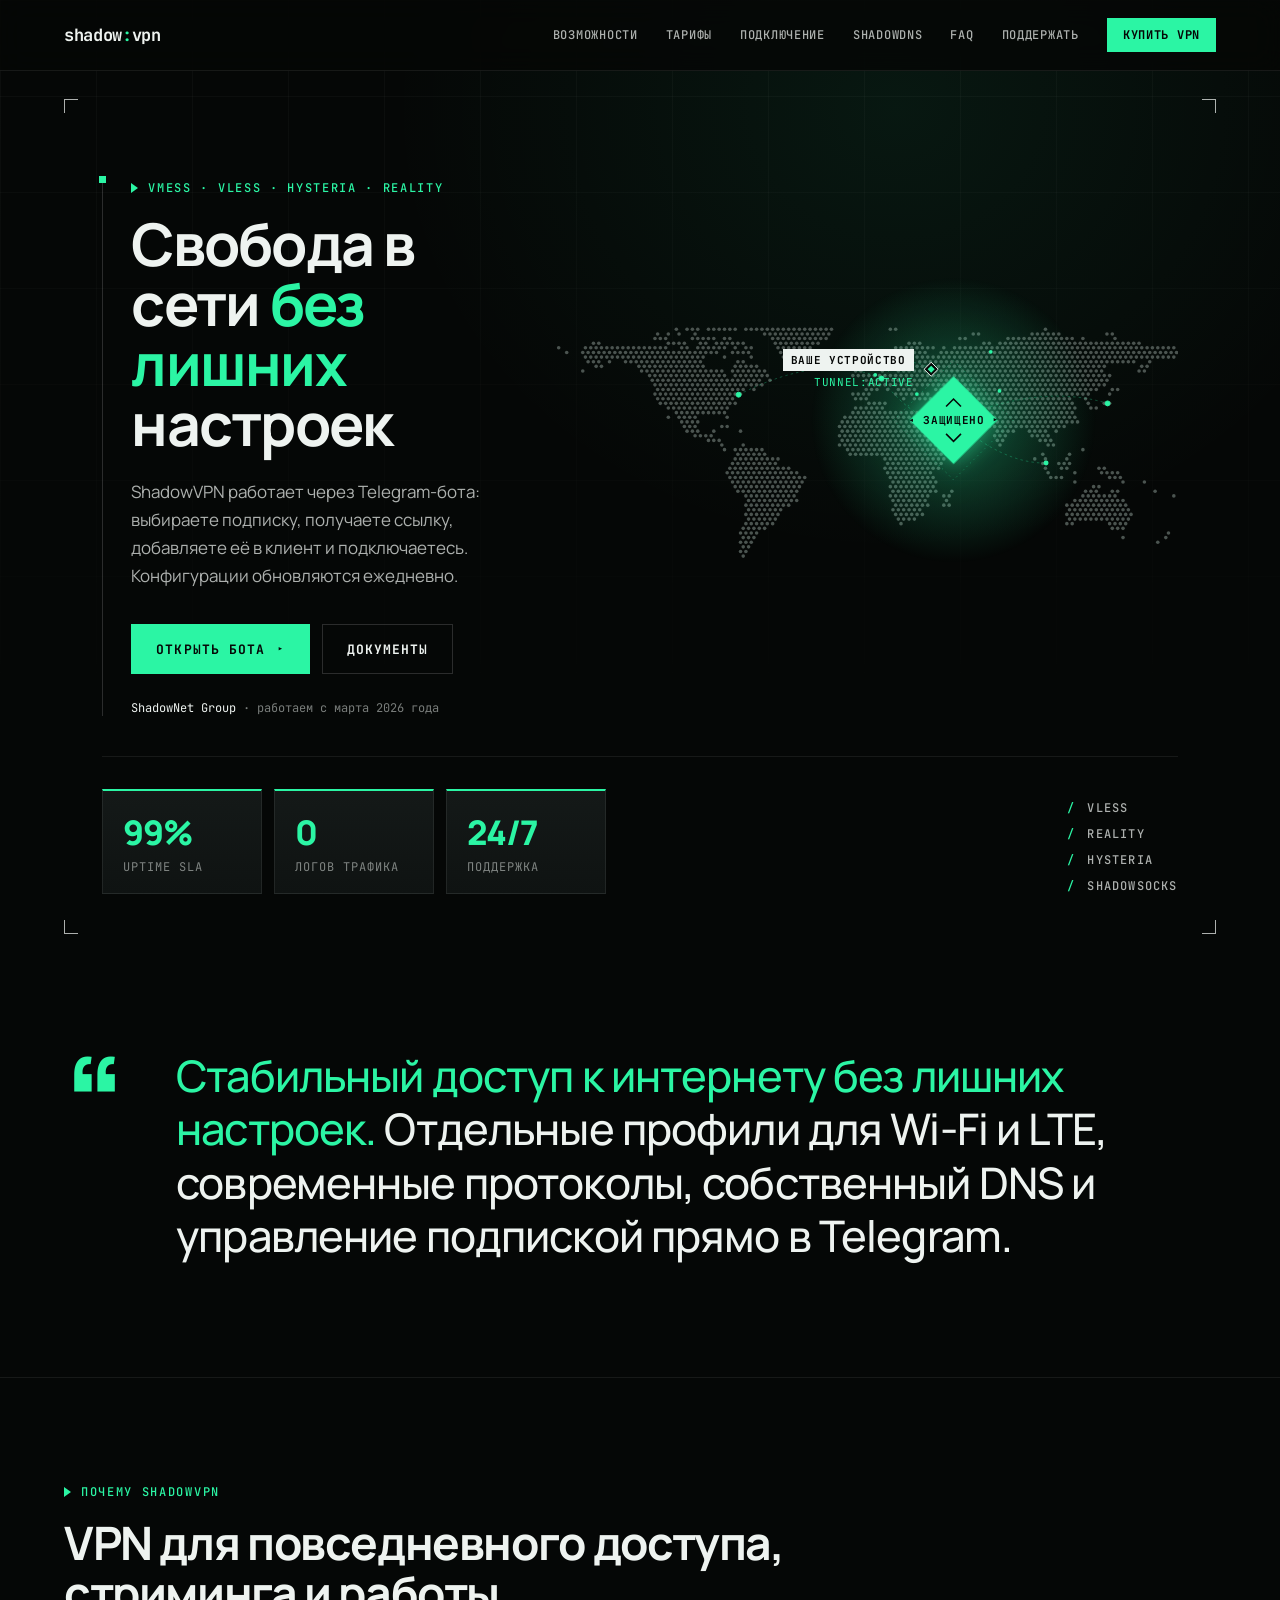
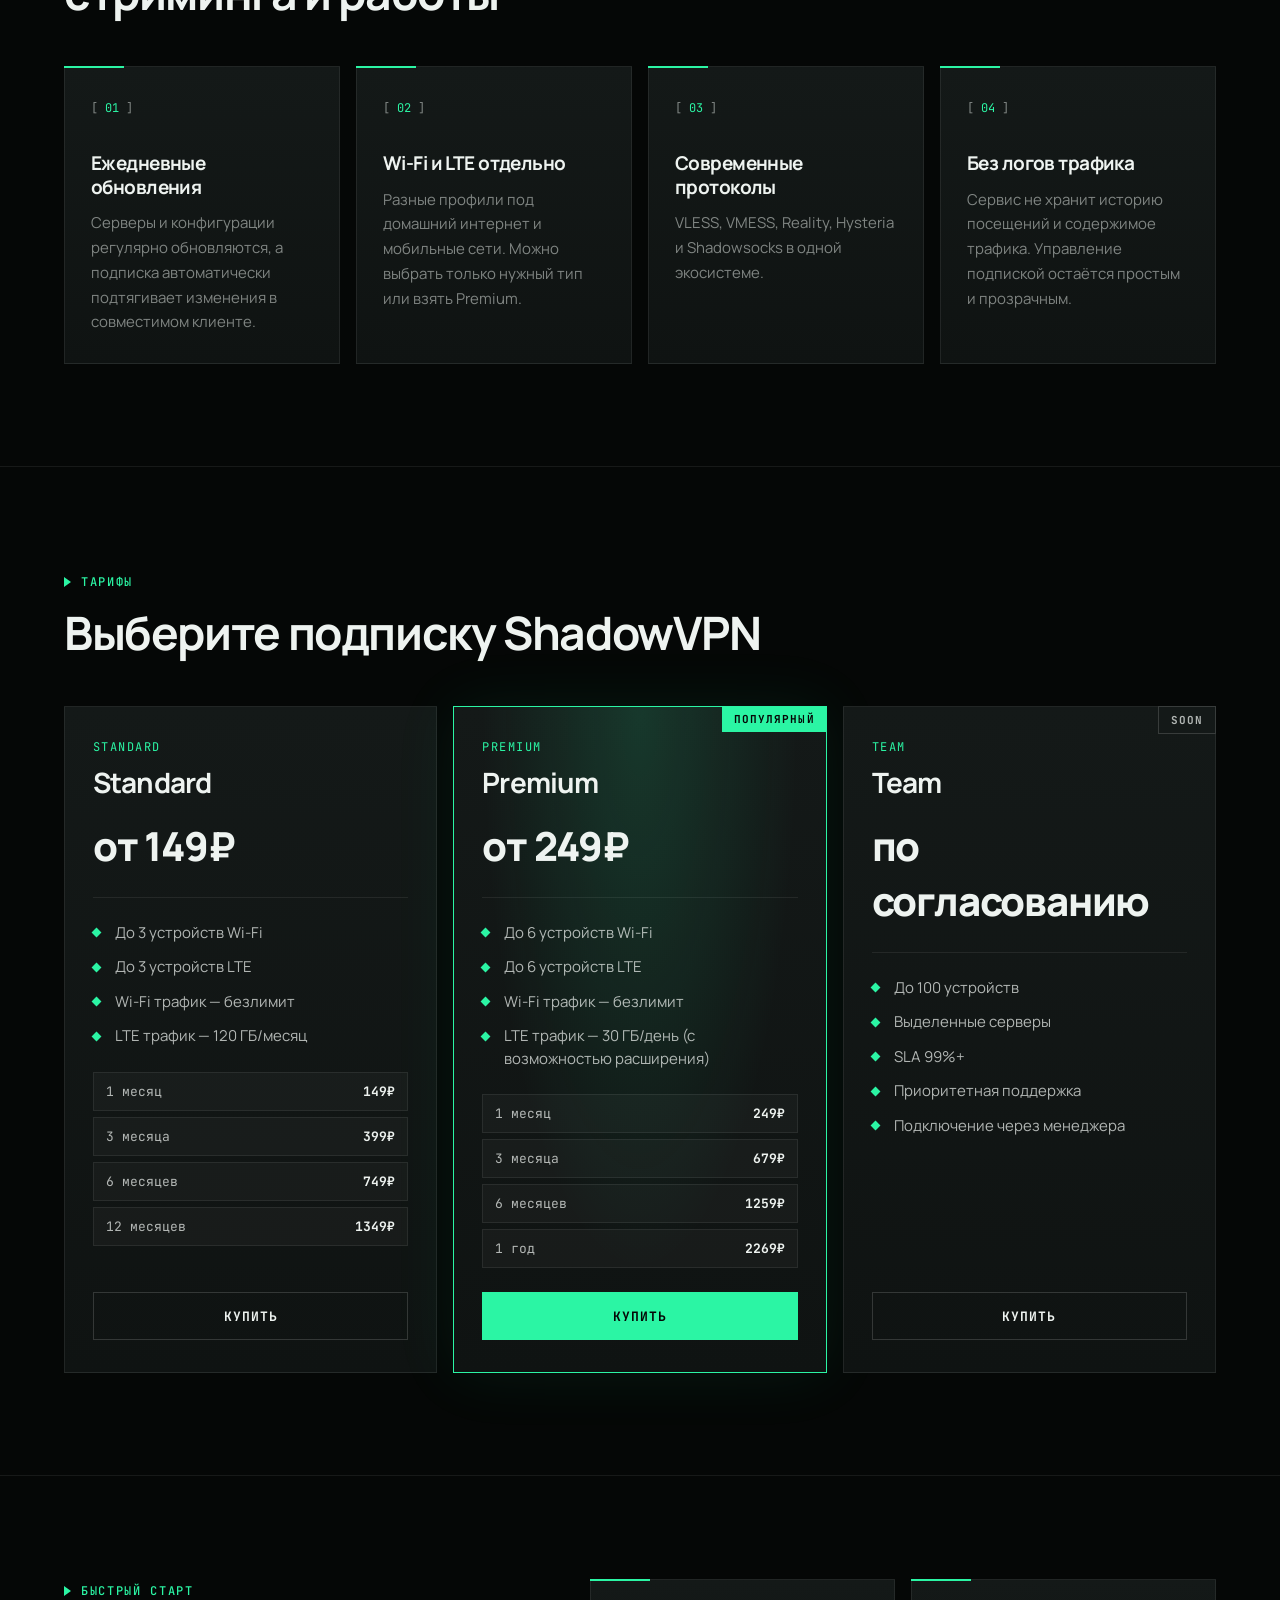
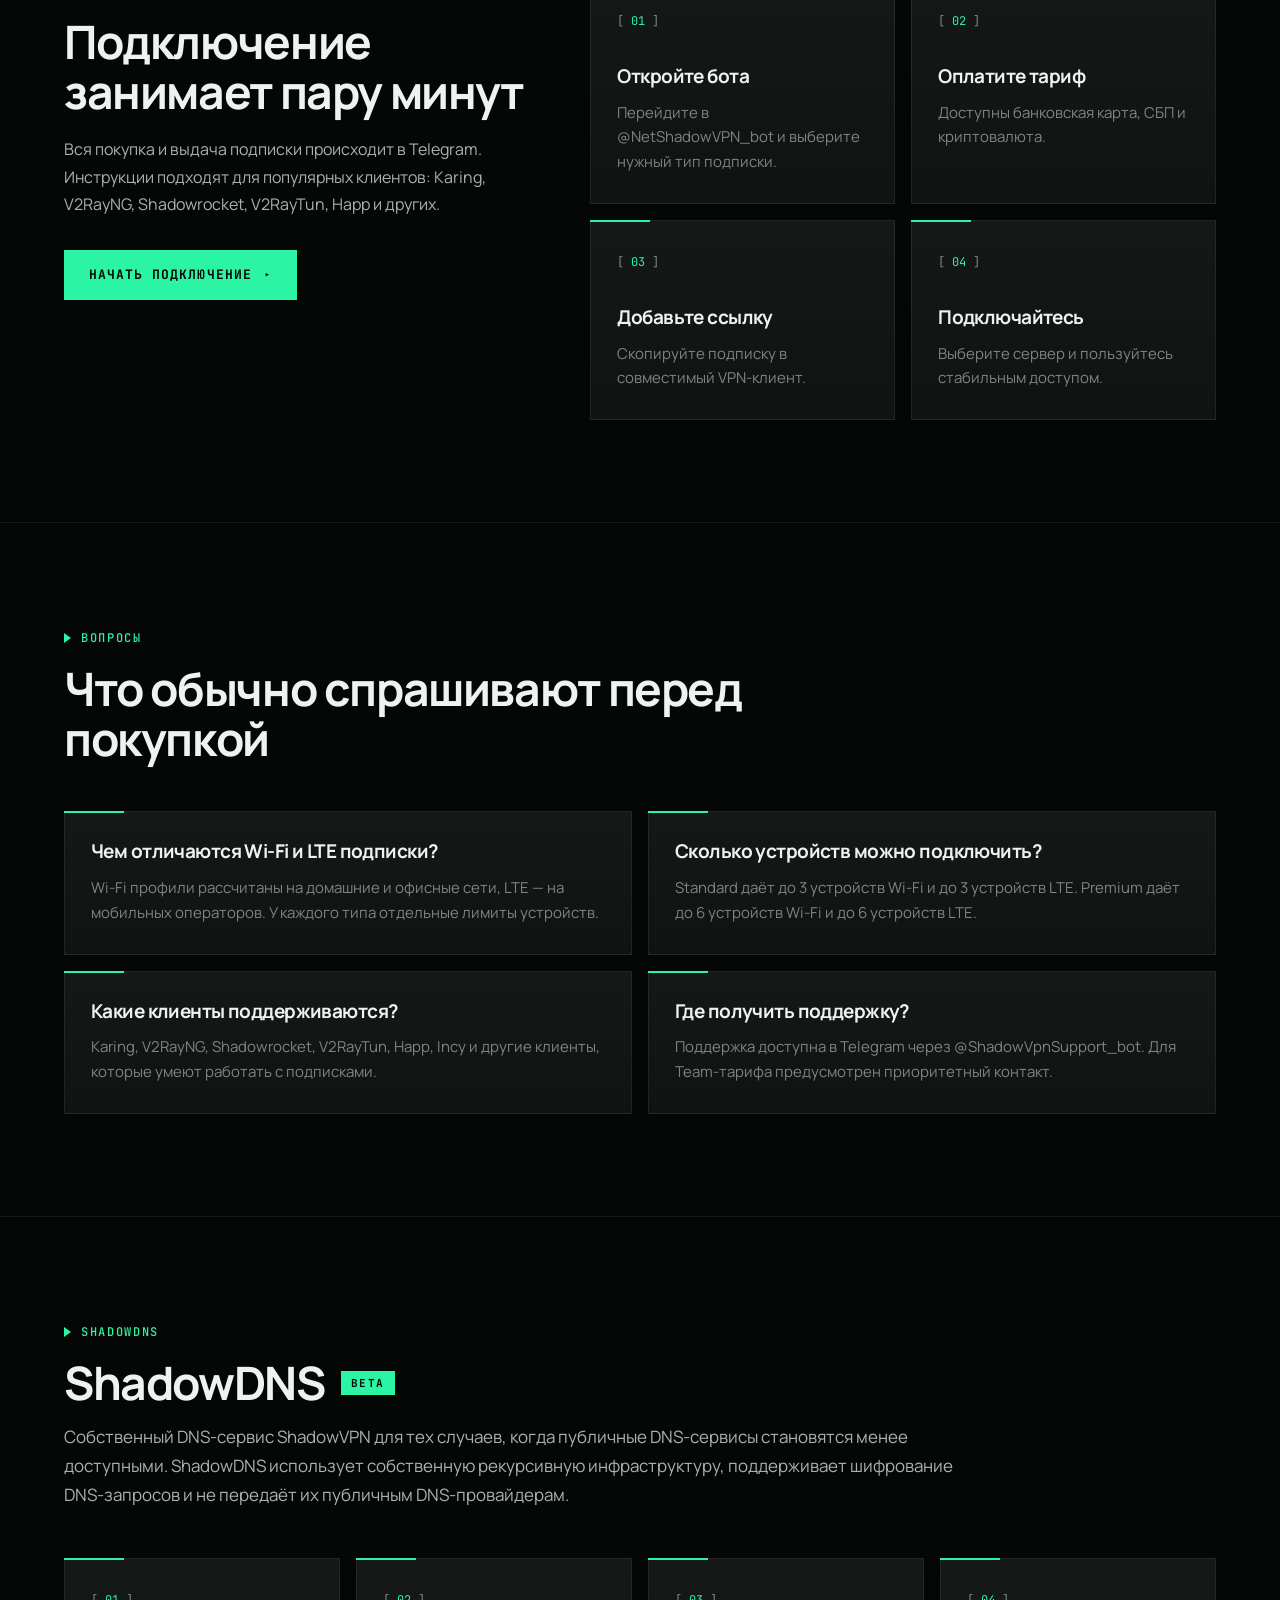
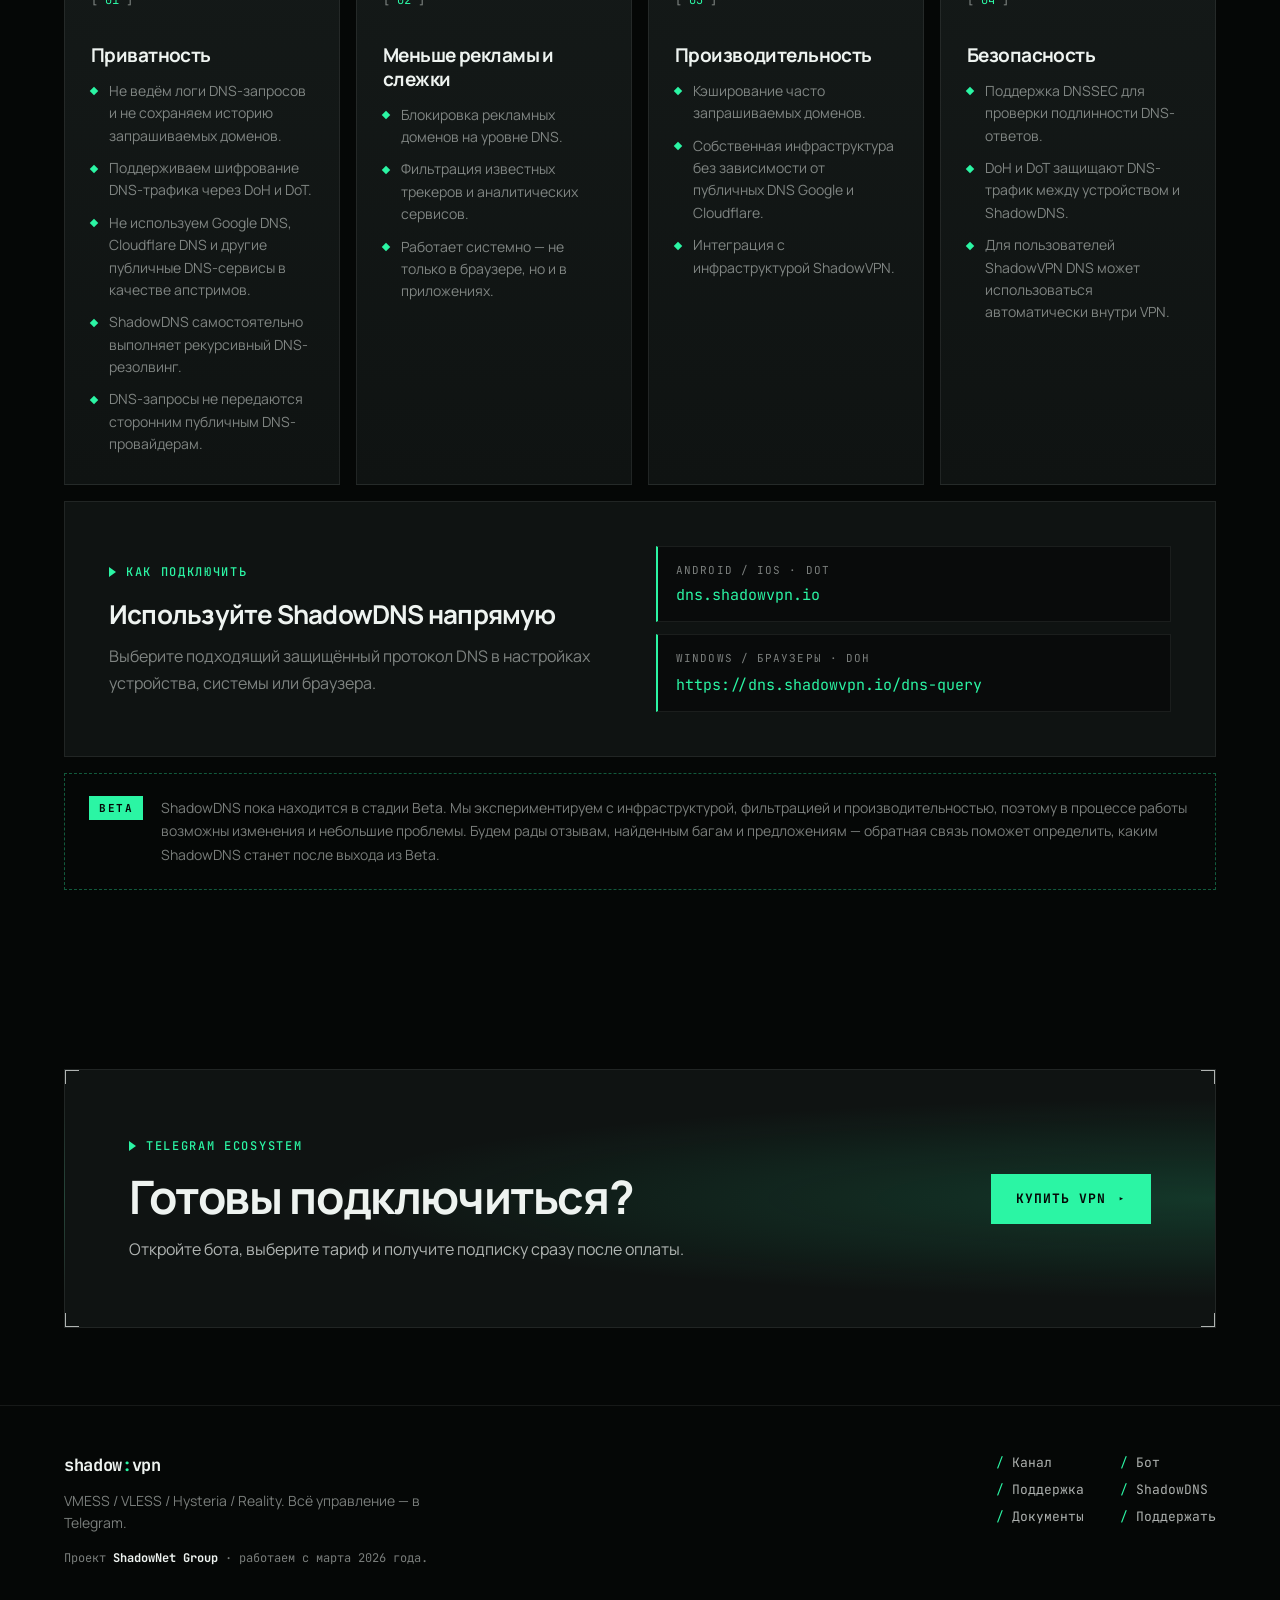
==== commit 043122f1: "Redesign site in cyber style with dotted world map hero New dark/neon-mint visual style: monospace l" ====
--- a/index.html
+++ b/index.html
@@ -5,23 +5,19 @@
   <meta name="viewport" content="width=device-width, initial-scale=1.0">
   <title>ShadowVPN — быстрый VPN в Telegram</title>
   <meta name="description" content="ShadowVPN — стабильный VPN с подписками Wi-Fi и LTE, ежедневными обновлениями конфигураций и управлением через Telegram.">
+  <meta name="theme-color" content="#050706">
   <link rel="preconnect" href="https://fonts.googleapis.com">
   <link rel="preconnect" href="https://fonts.gstatic.com" crossorigin>
-  <link href="https://fonts.googleapis.com/css2?family=Syne:wght@300;400;500;600;700&family=DM+Mono:wght@300;400;500&display=swap" rel="stylesheet">
-  <link rel="stylesheet" href="style.css?v=20260904-3">
+  <link href="https://fonts.googleapis.com/css2?family=Manrope:wght@400;500;600;700;800&family=JetBrains+Mono:wght@400;500;700&display=swap" rel="stylesheet">
+  <link rel="stylesheet" href="style.css?v=20261018-1">
 </head>
 <body>
-  <div id="cursor" aria-hidden="true"></div>
-
   <div class="page-bg" aria-hidden="true">
     <div class="grid-bg"></div>
   </div>
 
   <header class="site-header">
-    <a class="logo" href="#home" aria-label="ShadowVPN">
-      <span class="logo-dot"></span>
-      <span>ShadowVPN</span>
-    </a>
+    <a class="logo" href="#home" aria-label="ShadowVPN">shadow<span>:</span>vpn</a>
     <button class="menu-toggle" type="button" aria-label="Открыть меню" aria-expanded="false">
       <span></span>
       <span></span>
@@ -39,36 +35,92 @@
   </header>
 
   <main>
-    <section class="hero" id="home">
+    <section class="hero frame" id="home">
+      <span class="corner tl"></span><span class="corner tr"></span><span class="corner bl"></span><span class="corner br"></span>
       <div class="hero-content reveal">
-        <div class="eyebrow">// VMESS · VLESS · Hysteria · Reality</div>
-        <h1><span class="outline">Свобода в сети</span><br>без лишних настроек</h1>
-        <p class="hero-lead">ShadowVPN работает через Telegram-бота: выбираете подписку, получаете ссылку, добавляете ее в клиент и подключаетесь. Конфигурации обновляются ежедневно.</p>
-        <p class="brand-note"><span>ShadowNet Group</span> · работаем с марта 2026 года</p>
+        <div class="eyebrow">VMESS · VLESS · Hysteria · Reality</div>
+        <h1>Свобода в сети <span class="accent">без лишних</span> настроек</h1>
+        <p class="hero-lead">ShadowVPN работает через Telegram-бота: выбираете подписку, получаете ссылку, добавляете её в клиент и подключаетесь. Конфигурации обновляются ежедневно.</p>
         <div class="hero-actions">
-          <a class="btn btn-primary" href="https://t.me/NetShadowVPN_bot" target="_blank" rel="noopener">Открыть бота</a>
+          <a class="btn btn-primary" href="https://t.me/NetShadowVPN_bot" target="_blank" rel="noopener">Открыть бота <i>▸</i></a>
           <a class="btn btn-secondary" href="https://docs.shadowvpn.io" target="_blank" rel="noopener">Документы</a>
         </div>
+        <p class="brand-note"><span>ShadowNet Group</span> · работаем с марта 2026 года</p>
+      </div>
+
+      <div class="hero-map reveal" aria-hidden="true">
+        <img src="assets/world-map.svg" alt="" width="1000" height="383">
+        <svg class="map-overlay" viewBox="0 0 1000 383" preserveAspectRatio="xMidYMid meet">
+          <defs>
+            <radialGradient id="glow" cx="50%" cy="50%" r="50%">
+              <stop offset="0" stop-color="#2bf5a4" stop-opacity=".35"/>
+              <stop offset="1" stop-color="#2bf5a4" stop-opacity="0"/>
+            </radialGradient>
+          </defs>
+          <circle cx="640" cy="150" r="230" fill="url(#glow)"/>
+          <g class="routes">
+            <path d="M604 68 Q 560 40 524 83"/>
+            <path d="M604 68 Q 640 120 640 150"/>
+            <path d="M524 83 Q 580 160 640 150"/>
+            <path d="M640 150 Q 780 90 888 123"/>
+            <path d="M640 150 Q 720 220 789 219"/>
+            <path d="M294 109 Q 430 40 524 83"/>
+          </g>
+          <g class="nodes">
+            <circle cx="524" cy="83" r="4"/>
+            <circle cx="514" cy="77" r="3"/>
+            <circle cx="569" cy="55" r="3"/>
+            <circle cx="581" cy="108" r="3"/>
+            <circle cx="714" cy="103" r="3"/>
+            <circle cx="888" cy="123" r="4"/>
+            <circle cx="789" cy="219" r="4"/>
+            <circle cx="294" cy="109" r="4"/>
+            <circle cx="700" cy="40" r="3"/>
+            <circle cx="420" cy="60" r="3"/>
+          </g>
+          <g class="pulses">
+            <circle cx="524" cy="83" r="4"/>
+            <circle cx="888" cy="123" r="4"/>
+            <circle cx="294" cy="109" r="4"/>
+          </g>
+          <g class="device">
+            <rect x="596" y="60" width="16" height="16" transform="rotate(45 604 68)"/>
+            <rect x="600" y="64" width="8" height="8" transform="rotate(45 604 68)"/>
+          </g>
+          <g class="shield">
+            <rect x="590" y="100" width="100" height="100" transform="rotate(45 640 150)"/>
+            <rect x="572" y="82" width="136" height="136" class="shield-outline" transform="rotate(45 640 150)"/>
+            <path d="M628 128 l12 -12 l12 12" class="chev"/>
+            <path d="M628 172 l12 12 l12 -12" class="chev"/>
+          </g>
+        </svg>
+        <div class="map-tag device-tag"><b>Ваше устройство</b><span>tunnel:active</span></div>
+        <div class="map-tag shield-tag">◂ Защищено ▸</div>
+      </div>
+
+      <div class="hero-bottom">
         <dl class="hero-stats" aria-label="Показатели сервиса">
-          <div>
-            <dt>99%</dt>
-            <dd>uptime SLA</dd>
-          </div>
-          <div>
-            <dt>0</dt>
-            <dd>логов трафика</dd>
-          </div>
-          <div>
-            <dt>24/7</dt>
-            <dd>поддержка</dd>
-          </div>
+          <div><dt>99%</dt><dd>uptime SLA</dd></div>
+          <div><dt>0</dt><dd>логов трафика</dd></div>
+          <div><dt>24/7</dt><dd>поддержка</dd></div>
         </dl>
-      </div>
+        <ul class="proto-list" aria-label="Протоколы">
+          <li>VLESS</li>
+          <li>Reality</li>
+          <li>Hysteria</li>
+          <li>Shadowsocks</li>
+        </ul>
+      </div>
+    </section>
+
+    <section class="manifest reveal" aria-label="О сервисе">
+      <span class="quote-mark" aria-hidden="true">“</span>
+      <p><span class="accent">Стабильный доступ к интернету без лишних настроек.</span> Отдельные профили для Wi-Fi и LTE, современные протоколы, собственный DNS и управление подпиской прямо в Telegram.</p>
     </section>
 
     <section class="section" id="advantages">
       <div class="section-head reveal">
-        <div class="eyebrow">// Почему ShadowVPN</div>
+        <div class="eyebrow">Почему ShadowVPN</div>
         <h2>VPN для повседневного доступа, стриминга и работы</h2>
       </div>
       <div class="feature-grid">
@@ -90,14 +142,14 @@
         <article class="feature-card reveal">
           <span class="feature-mark">04</span>
           <h3>Без логов трафика</h3>
-          <p>Сервис не хранит историю посещений и содержимое трафика. Управление подпиской остается простым и прозрачным.</p>
+          <p>Сервис не хранит историю посещений и содержимое трафика. Управление подпиской остаётся простым и прозрачным.</p>
         </article>
       </div>
     </section>
 
     <section class="section plans-section" id="plans">
       <div class="section-head reveal">
-        <div class="eyebrow">// Тарифы</div>
+        <div class="eyebrow">Тарифы</div>
         <h2>Выберите подписку ShadowVPN</h2>
       </div>
 
@@ -113,10 +165,10 @@
             <li>LTE трафик — 120 ГБ/месяц</li>
           </ul>
           <div class="price-options" aria-label="Цены Standard">
-            <span>1 месяц — 149₽</span>
-            <span>3 месяца — 399₽</span>
-            <span>6 месяцев — 749₽</span>
-            <span>12 месяцев — 1349₽</span>
+            <span>1 месяц <b>149₽</b></span>
+            <span>3 месяца <b>399₽</b></span>
+            <span>6 месяцев <b>749₽</b></span>
+            <span>12 месяцев <b>1349₽</b></span>
           </div>
           <a class="plan-link" href="https://t.me/NetShadowVPN_bot" target="_blank" rel="noopener">Купить</a>
         </article>
@@ -133,10 +185,10 @@
             <li>LTE трафик — 30 ГБ/день (с возможностью расширения)</li>
           </ul>
           <div class="price-options" aria-label="Цены Premium">
-            <span>1 месяц — 249₽</span>
-            <span>3 месяца — 679₽</span>
-            <span>6 месяцев — 1259₽</span>
-            <span>1 год — 2269₽</span>
+            <span>1 месяц <b>249₽</b></span>
+            <span>3 месяца <b>679₽</b></span>
+            <span>6 месяцев <b>1259₽</b></span>
+            <span>1 год <b>2269₽</b></span>
           </div>
           <a class="plan-link primary" href="https://t.me/NetShadowVPN_bot" target="_blank" rel="noopener">Купить</a>
         </article>
@@ -160,10 +212,10 @@
 
     <section class="section split" id="setup">
       <div class="split-copy reveal">
-        <div class="eyebrow">// Быстрый старт</div>
+        <div class="eyebrow">Быстрый старт</div>
         <h2>Подключение занимает пару минут</h2>
         <p>Вся покупка и выдача подписки происходит в Telegram. Инструкции подходят для популярных клиентов: Karing, V2RayNG, Shadowrocket, V2RayTun, Happ и других.</p>
-        <a class="btn btn-primary" href="https://t.me/NetShadowVPN_bot" target="_blank" rel="noopener">Начать подключение</a>
+        <a class="btn btn-primary" href="https://t.me/NetShadowVPN_bot" target="_blank" rel="noopener">Начать подключение <i>▸</i></a>
       </div>
       <div class="steps">
         <article class="step reveal">
@@ -191,7 +243,7 @@
 
     <section class="section faq" id="faq">
       <div class="section-head reveal">
-        <div class="eyebrow">// Вопросы</div>
+        <div class="eyebrow">Вопросы</div>
         <h2>Что обычно спрашивают перед покупкой</h2>
       </div>
       <div class="faq-grid">
@@ -201,7 +253,7 @@
         </article>
         <article class="faq-item reveal">
           <h3>Сколько устройств можно подключить?</h3>
-          <p>Standard дает до 3 устройств Wi-Fi и до 3 устройств LTE. Premium дает до 6 устройств Wi-Fi и до 6 устройств LTE.</p>
+          <p>Standard даёт до 3 устройств Wi-Fi и до 3 устройств LTE. Premium даёт до 6 устройств Wi-Fi и до 6 устройств LTE.</p>
         </article>
         <article class="faq-item reveal">
           <h3>Какие клиенты поддерживаются?</h3>
@@ -214,14 +266,13 @@
       </div>
     </section>
 
-
     <section class="section dns-section" id="shadowdns">
       <div class="section-head dns-hero reveal">
-        <div class="eyebrow">// ShadowDNS</div>
-          <div class="dns-title-row">
-            <h2>ShadowDNS</h2>
-            <span class="dns-beta">BETA</span>
-          </div>
+        <div class="eyebrow">ShadowDNS</div>
+        <div class="dns-title-row">
+          <h2>ShadowDNS</h2>
+          <span class="dns-beta">BETA</span>
+        </div>
         <p class="dns-lead">Собственный DNS-сервис ShadowVPN для тех случаев, когда публичные DNS-сервисы становятся менее доступными. ShadowDNS использует собственную рекурсивную инфраструктуру, поддерживает шифрование DNS-запросов и не передаёт их публичным DNS-провайдерам.</p>
       </div>
 
@@ -271,7 +322,7 @@
 
       <div class="dns-connect reveal">
         <div class="dns-connect-copy">
-          <div class="eyebrow">// Как подключить</div>
+          <div class="eyebrow">Как подключить</div>
           <h3>Используйте ShadowDNS напрямую</h3>
           <p>Выберите подходящий защищённый протокол DNS в настройках устройства, системы или браузера.</p>
         </div>
@@ -293,20 +344,21 @@
       </div>
     </section>
 
-    <section class="cta-section reveal">
+    <section class="cta-section frame reveal">
+      <span class="corner tl"></span><span class="corner tr"></span><span class="corner bl"></span><span class="corner br"></span>
       <div>
-        <div class="eyebrow">// Telegram ecosystem</div>
+        <div class="eyebrow">Telegram ecosystem</div>
         <h2>Готовы подключиться?</h2>
         <p>Откройте бота, выберите тариф и получите подписку сразу после оплаты.</p>
       </div>
-      <a class="btn btn-primary" href="https://t.me/NetShadowVPN_bot" target="_blank" rel="noopener">Купить VPN</a>
+      <a class="btn btn-primary" href="https://t.me/NetShadowVPN_bot" target="_blank" rel="noopener">Купить VPN <i>▸</i></a>
     </section>
   </main>
 
   <footer class="footer">
     <div>
-      <a class="logo" href="#home"><span class="logo-dot"></span><span>ShadowVPN</span></a>
-      <p>VMESS / VLESS / Hysteria / Reality. Все управление — в Telegram.</p>
+      <a class="logo" href="#home">shadow<span>:</span>vpn</a>
+      <p>VMESS / VLESS / Hysteria / Reality. Всё управление — в Telegram.</p>
       <p class="footer-brand">Проект <strong>ShadowNet Group</strong> · работаем с марта 2026 года.</p>
     </div>
     <div class="footer-links">
--- a/style.css
+++ b/style.css
@@ -5,19 +5,21 @@
 }
 
 :root {
-  --black: #080810;
-  --surface: #0f0f1a;
-  --card: #13131f;
-  --pink: #e879a0;
-  --pink-d: #c45c80;
-  --violet: #a78bda;
-  --mint: #6fd4be;
-  --text: #e8e6f0;
-  --muted: rgba(232, 230, 240, .54);
-  --muted-2: rgba(232, 230, 240, .72);
-  --border: rgba(232, 230, 240, .08);
-  --border-2: rgba(232, 230, 240, .16);
-  --shadow: 0 24px 80px rgba(0, 0, 0, .36);
+  --black: #050706;
+  --surface: #0b0e0d;
+  --card: #0f1312;
+  --card-2: #141918;
+  --accent: #2bf5a4;
+  --accent-d: #1fc985;
+  --accent-soft: rgba(43, 245, 164, .12);
+  --text: #eef3f0;
+  --muted: rgba(238, 243, 240, .5);
+  --muted-2: rgba(238, 243, 240, .72);
+  --border: rgba(238, 243, 240, .08);
+  --border-2: rgba(238, 243, 240, .16);
+  --mono: "JetBrains Mono", ui-monospace, monospace;
+  --sans: "Manrope", system-ui, sans-serif;
+  --pad: clamp(18px, 5vw, 72px);
 }
 
 html {
@@ -26,11 +28,15 @@
 
 body {
   min-height: 100vh;
-  font-family: "Syne", system-ui, sans-serif;
+  font-family: var(--sans);
   color: var(--text);
   background: var(--black);
   overflow-x: hidden;
-  cursor: none;
+}
+
+::selection {
+  background: var(--accent);
+  color: var(--black);
 }
 
 a {
@@ -40,25 +46,6 @@
 img {
   display: block;
   max-width: 100%;
-}
-
-#cursor {
-  width: 10px;
-  height: 10px;
-  position: fixed;
-  z-index: 1000;
-  pointer-events: none;
-  border-radius: 50%;
-  background: var(--pink);
-  transform: translate(-50%, -50%);
-  transition: width .18s ease, height .18s ease, background .18s ease;
-  mix-blend-mode: screen;
-}
-
-#cursor.big {
-  width: 34px;
-  height: 34px;
-  background: var(--violet);
 }
 
 .page-bg {
@@ -67,9 +54,8 @@
   z-index: -1;
   pointer-events: none;
   background:
-    radial-gradient(ellipse at 74% 16%, rgba(232, 121, 160, .12), transparent 35%),
-    radial-gradient(ellipse at 12% 48%, rgba(111, 212, 190, .09), transparent 32%),
-    linear-gradient(180deg, var(--black), #090914 48%, var(--black));
+    radial-gradient(ellipse at 70% 12%, rgba(43, 245, 164, .07), transparent 40%),
+    var(--black);
 }
 
 .grid-bg {
@@ -78,646 +64,1052 @@
   background-image:
     linear-gradient(var(--border) 1px, transparent 1px),
     linear-gradient(90deg, var(--border) 1px, transparent 1px);
-  background-size: 60px 60px;
-  mask-image: radial-gradient(ellipse 72% 82% at 50% 12%, #000 28%, transparent 100%);
-}
+  background-size: 96px 96px;
+  opacity: .45;
+  mask-image: linear-gradient(180deg, #000, transparent 85%);
+}
+
+/* ---------- Header ---------- */
 
 .site-header {
-  position: fixed;
+  position: sticky;
   top: 0;
-  left: 0;
-  right: 0;
   z-index: 50;
   display: flex;
   align-items: center;
   justify-content: space-between;
-  gap: 2rem;
-  padding: 1.15rem clamp(1rem, 4vw, 5rem);
+  gap: 24px;
+  padding: 18px var(--pad);
+  background: rgba(5, 7, 6, .82);
+  backdrop-filter: blur(14px);
   border-bottom: 1px solid var(--border);
-  background: rgba(8, 8, 16, .84);
-  backdrop-filter: blur(18px);
 }
 
 .logo {
-  display: inline-flex;
-  align-items: center;
-  gap: .6rem;
+  font-family: var(--mono);
+  font-weight: 700;
+  font-size: 17px;
+  letter-spacing: -.02em;
   text-decoration: none;
-  font-size: 1rem;
-  font-weight: 700;
-  letter-spacing: .08em;
-  text-transform: uppercase;
-  white-space: nowrap;
-}
-
-.logo-dot {
-  width: 8px;
-  height: 8px;
-  flex: 0 0 8px;
-  border-radius: 50%;
-  background: var(--pink);
-  box-shadow: 0 0 18px rgba(232, 121, 160, .8);
+  color: var(--text);
+}
+
+.logo span {
+  color: var(--accent);
 }
 
 .nav {
   display: flex;
   align-items: center;
-  gap: 1.7rem;
+  gap: 4px;
 }
 
 .nav a {
+  padding: 8px 12px;
+  font-family: var(--mono);
+  font-size: 12px;
+  font-weight: 500;
+  letter-spacing: .06em;
+  text-transform: uppercase;
   text-decoration: none;
-  color: var(--muted);
-  font-size: .74rem;
-  font-weight: 600;
-  letter-spacing: .13em;
-  text-transform: uppercase;
-  transition: color .2s ease, border-color .2s ease;
+  color: var(--muted-2);
+  transition: color .2s ease;
 }
 
 .nav a:hover {
-  color: var(--text);
+  color: var(--accent);
 }
 
 .nav .nav-cta {
-  padding: .55rem 1.15rem;
-  border-radius: 999px;
+  margin-left: 12px;
+  padding: 9px 16px;
   color: var(--black);
-  background: var(--pink);
+  background: var(--accent);
+  font-weight: 700;
+}
+
+.nav .nav-cta:hover {
+  color: var(--black);
+  background: #fff;
 }
 
 .menu-toggle {
   display: none;
   width: 42px;
   height: 42px;
-  border: 1px solid var(--border);
-  border-radius: 8px;
-  background: var(--card);
-  color: var(--text);
+  border: 1px solid var(--border-2);
+  background: transparent;
+  cursor: pointer;
 }
 
 .menu-toggle span {
   display: block;
   width: 18px;
-  height: 1px;
-  margin: 5px auto;
-  background: currentColor;
-}
-
-.hero {
-  min-height: 100vh;
-  display: flex;
+  height: 2px;
+  margin: 4px auto;
+  background: var(--text);
+}
+
+/* ---------- Common ---------- */
+
+.eyebrow {
+  display: inline-flex;
   align-items: center;
-  padding: 7rem clamp(1rem, 4vw, 5rem) 4rem;
-}
-
-.hero-content {
-  max-width: 820px;
-}
-
-.eyebrow {
-  display: flex;
-  align-items: center;
-  gap: .65rem;
-  margin-bottom: 1.2rem;
-  font-family: "DM Mono", monospace;
-  color: var(--mint);
-  font-size: .68rem;
-  letter-spacing: .2em;
+  gap: 10px;
+  margin-bottom: 18px;
+  font-family: var(--mono);
+  font-size: 12px;
+  font-weight: 500;
+  letter-spacing: .14em;
   text-transform: uppercase;
-}
-
-h1,
+  color: var(--accent);
+}
+
+.eyebrow::before {
+  content: "";
+  width: 0;
+  height: 0;
+  border-top: 5px solid transparent;
+  border-bottom: 5px solid transparent;
+  border-left: 7px solid var(--accent);
+}
+
+h1, h2, h3 {
+  font-weight: 700;
+  letter-spacing: -.03em;
+}
+
+h1 {
+  font-size: clamp(40px, 4.6vw, 66px);
+  line-height: 1.02;
+}
+
 h2 {
-  letter-spacing: 0;
-}
-
-h1 {
-  font-size: clamp(3rem, 7vw, 6.6rem);
-  line-height: .95;
-  margin-bottom: 1.5rem;
-}
-
-.outline {
-  color: transparent;
-  -webkit-text-stroke: 1px rgba(232, 230, 240, .34);
-}
-
-.hero-lead,
-.section-head p,
-.split-copy p,
-.cta-section p {
-  max-width: 620px;
-  color: var(--muted-2);
-  font-size: 1rem;
-  font-weight: 300;
-  line-height: 1.8;
-}
-
-.hero-actions {
-  display: flex;
-  flex-wrap: wrap;
-  gap: .8rem;
-  margin-top: 2rem;
-}
+  font-size: clamp(30px, 3.6vw, 50px);
+  line-height: 1.08;
+}
+
+h3 {
+  font-size: 19px;
+  line-height: 1.25;
+}
+
+.accent {
+  color: var(--accent);
+}
+
+.frame {
+  position: relative;
+}
+
+.corner {
+  position: absolute;
+  width: 14px;
+  height: 14px;
+  border-color: var(--muted-2);
+  border-style: solid;
+  border-width: 0;
+  pointer-events: none;
+}
+
+.corner.tl { top: 0; left: 0; border-top-width: 1px; border-left-width: 1px; }
+.corner.tr { top: 0; right: 0; border-top-width: 1px; border-right-width: 1px; }
+.corner.bl { bottom: 0; left: 0; border-bottom-width: 1px; border-left-width: 1px; }
+.corner.br { bottom: 0; right: 0; border-bottom-width: 1px; border-right-width: 1px; }
 
 .btn {
   display: inline-flex;
   align-items: center;
   justify-content: center;
-  min-height: 46px;
-  padding: .82rem 1.35rem;
-  border-radius: 6px;
+  gap: 12px;
+  min-height: 50px;
+  padding: 0 24px;
+  font-family: var(--mono);
+  font-size: 13px;
+  font-weight: 700;
+  letter-spacing: .08em;
+  text-transform: uppercase;
+  text-decoration: none;
   border: 1px solid transparent;
-  text-decoration: none;
-  font-size: .78rem;
-  font-weight: 700;
-  letter-spacing: .12em;
-  text-transform: uppercase;
-  transition: transform .22s ease, background .22s ease, border-color .22s ease, color .22s ease;
-}
-
-.btn:hover {
-  transform: translateY(-2px);
+  transition: background .2s ease, color .2s ease, border-color .2s ease, box-shadow .2s ease;
+}
+
+.btn i {
+  font-style: normal;
+  font-size: 11px;
 }
 
 .btn-primary {
   color: var(--black);
-  background: var(--pink);
-  box-shadow: 0 10px 34px rgba(232, 121, 160, .24);
+  background: var(--accent);
+  box-shadow: 0 0 0 rgba(43, 245, 164, 0);
 }
 
 .btn-primary:hover {
-  background: var(--pink-d);
+  background: #fff;
+  box-shadow: 0 0 32px rgba(43, 245, 164, .35);
 }
 
 .btn-secondary {
   color: var(--text);
   border-color: var(--border-2);
-  background: rgba(19, 19, 31, .6);
 }
 
 .btn-secondary:hover {
-  color: var(--violet);
-  border-color: var(--violet);
-}
-
+  color: var(--accent);
+  border-color: var(--accent);
+}
+
+/* ---------- Hero ---------- */
+
+.hero {
+  display: grid;
+  grid-template-columns: minmax(0, .8fr) minmax(0, 1.2fr);
+  align-items: center;
+  gap: 40px;
+  margin: 28px var(--pad) 0;
+  padding: clamp(40px, 6vw, 80px) clamp(20px, 3vw, 44px) 0;
+  min-height: calc(100vh - 110px);
+}
+
+.hero-content {
+  position: relative;
+  padding-left: 28px;
+  border-left: 1px solid var(--border-2);
+}
+
+.hero-content::before {
+  content: "";
+  position: absolute;
+  left: -4px;
+  top: 0;
+  width: 7px;
+  height: 7px;
+  background: var(--accent);
+}
+
+.hero-lead {
+  max-width: 520px;
+  margin-top: 24px;
+  font-size: 17px;
+  line-height: 1.65;
+  color: var(--muted-2);
+}
+
+.hero-actions {
+  display: flex;
+  flex-wrap: wrap;
+  gap: 12px;
+  margin-top: 34px;
+}
 
 .brand-note {
-  display: inline-flex;
-  align-items: center;
-  gap: .45rem;
-  margin-top: 1rem;
+  margin-top: 26px;
+  font-family: var(--mono);
+  font-size: 12px;
   color: var(--muted);
-  font-family: "DM Mono", monospace;
-  font-size: .72rem;
+}
+
+.brand-note span {
+  color: var(--text);
+}
+
+.hero-map {
+  position: relative;
+  aspect-ratio: 1000 / 383;
+}
+
+.hero-map img,
+.map-overlay {
+  position: absolute;
+  inset: 0;
+  width: 100%;
+  height: 100%;
+}
+
+.map-overlay {
+  overflow: visible;
+}
+
+.map-overlay .routes path {
+  fill: none;
+  stroke: var(--accent);
+  stroke-width: 1;
+  stroke-opacity: .45;
+  stroke-dasharray: 4 5;
+  animation: dash 3s linear infinite;
+}
+
+.map-overlay .nodes circle {
+  fill: var(--accent);
+}
+
+.map-overlay .pulses circle {
+  fill: none;
+  stroke: var(--accent);
+  stroke-width: 1.5;
+  transform-box: fill-box;
+  transform-origin: center;
+  animation: pulse 2.6s ease-out infinite;
+}
+
+.map-overlay .pulses circle:nth-child(2) { animation-delay: .9s; }
+.map-overlay .pulses circle:nth-child(3) { animation-delay: 1.7s; }
+
+.map-overlay .device rect:first-child {
+  fill: var(--black);
+  stroke: var(--text);
+  stroke-width: 1.5;
+}
+
+.map-overlay .device rect:last-child {
+  fill: var(--accent);
+}
+
+.map-overlay .shield rect:first-child {
+  fill: var(--accent);
+  filter: drop-shadow(0 0 18px rgba(43, 245, 164, .55));
+}
+
+.map-overlay .shield-outline {
+  fill: none;
+  stroke: var(--accent);
+  stroke-opacity: .5;
+  stroke-dasharray: 2 6;
+}
+
+.map-overlay .chev {
+  fill: none;
+  stroke: var(--black);
+  stroke-width: 2.5;
+}
+
+.map-tag {
+  position: absolute;
+  font-family: var(--mono);
+  font-size: 11px;
+  letter-spacing: .06em;
+  text-transform: uppercase;
+  white-space: nowrap;
+}
+
+.device-tag {
+  right: calc(100% - 60.4% + 18px);
+  top: 17.8%;
+  transform: translateY(-50%);
+  display: grid;
+  gap: 4px;
+  text-align: right;
+}
+
+.device-tag b {
+  padding: 4px 8px;
+  color: var(--black);
+  background: var(--text);
+  font-weight: 700;
+}
+
+.device-tag span {
+  color: var(--accent);
+}
+
+.shield-tag {
+  left: 64%;
+  top: 39.2%;
+  transform: translate(-50%, -50%);
+  color: var(--black);
+  font-weight: 700;
+}
+
+.hero-bottom {
+  grid-column: 1 / -1;
+  display: flex;
+  align-items: flex-end;
+  justify-content: space-between;
+  gap: 24px;
+  padding: 32px 0 40px;
+  border-top: 1px solid var(--border);
+}
+
+.hero-stats {
+  display: flex;
+  flex-wrap: wrap;
+  gap: 12px;
+}
+
+.hero-stats div {
+  min-width: 160px;
+  padding: 18px 20px;
+  background: linear-gradient(180deg, var(--card-2), var(--card));
+  border: 1px solid var(--border);
+  border-top: 2px solid var(--accent);
+}
+
+.hero-stats dt {
+  font-size: 34px;
+  font-weight: 800;
+  letter-spacing: -.03em;
+  color: var(--accent);
+}
+
+.hero-stats dd {
+  margin-top: 4px;
+  font-family: var(--mono);
+  font-size: 12px;
+  text-transform: uppercase;
   letter-spacing: .08em;
-}
-
-.brand-note span {
-  color: var(--mint);
-  font-weight: 600;
-}
-
-.hero-stats {
-  display: grid;
-  grid-template-columns: repeat(3, minmax(0, 1fr));
-  gap: 1px;
-  margin-top: 3.2rem;
-  border: 1px solid var(--border);
-  background: var(--border);
-}
-
-.hero-stats div {
-  padding: 1.2rem;
-  background: rgba(15, 15, 26, .82);
-}
-
-.hero-stats dt {
-  color: var(--text);
-  font-size: 1.7rem;
-  font-weight: 700;
-  line-height: 1;
-}
-
-.hero-stats dd {
-  margin-top: .45rem;
   color: var(--muted);
-  font-family: "DM Mono", monospace;
-  font-size: .62rem;
-  letter-spacing: .13em;
+}
+
+.proto-list {
+  list-style: none;
+  display: grid;
+  gap: 10px;
+  font-family: var(--mono);
+  font-size: 12px;
+  font-weight: 500;
+  letter-spacing: .1em;
   text-transform: uppercase;
-}
+  color: var(--muted-2);
+}
+
+.proto-list li::before {
+  content: "/";
+  margin-right: 12px;
+  color: var(--accent);
+}
+
+/* ---------- Manifest ---------- */
+
+.manifest {
+  display: grid;
+  grid-template-columns: auto 1fr;
+  gap: clamp(20px, 4vw, 60px);
+  padding: clamp(70px, 9vw, 130px) var(--pad);
+}
+
+.quote-mark {
+  font-size: clamp(80px, 10vw, 140px);
+  font-weight: 800;
+  line-height: .8;
+  color: var(--accent);
+}
+
+.manifest p {
+  max-width: 1080px;
+  font-size: clamp(26px, 3.4vw, 46px);
+  font-weight: 500;
+  line-height: 1.22;
+  letter-spacing: -.02em;
+}
+
+/* ---------- Sections ---------- */
 
 .section {
-  padding: 6.5rem clamp(1rem, 4vw, 5rem);
+  padding: clamp(60px, 8vw, 110px) var(--pad);
   border-top: 1px solid var(--border);
 }
 
 .section-head {
-  max-width: 760px;
-  margin-bottom: 2.6rem;
-}
-
-h2 {
   max-width: 820px;
-  margin-bottom: 1rem;
-  font-size: clamp(2rem, 4vw, 3.5rem);
-  line-height: 1.05;
-}
-
-.feature-grid,
-.plans-grid,
-.faq-grid {
-  display: grid;
-  gap: 1rem;
+  margin-bottom: 48px;
+}
+
+.section-head p {
+  margin-top: 16px;
+  line-height: 1.7;
+  color: var(--muted-2);
 }
 
 .feature-grid {
+  display: grid;
   grid-template-columns: repeat(4, minmax(0, 1fr));
+  gap: 16px;
 }
 
 .feature-card,
-.plan-card,
 .step,
 .faq-item {
+  position: relative;
+  padding: 28px 26px;
+  background: linear-gradient(180deg, var(--card-2), var(--card));
   border: 1px solid var(--border);
-  border-radius: 8px;
-  background: rgba(19, 19, 31, .78);
-  transition: transform .22s ease, border-color .22s ease, background .22s ease;
+  transition: border-color .25s ease, transform .25s ease;
+}
+
+.feature-card::before,
+.step::before,
+.faq-item::before {
+  content: "";
+  position: absolute;
+  top: -1px;
+  left: -1px;
+  width: 60px;
+  height: 2px;
+  background: var(--accent);
+  transition: width .35s ease;
 }
 
 .feature-card:hover,
-.plan-card:hover,
 .step:hover,
 .faq-item:hover,
 .donate-card:hover {
+  border-color: rgba(43, 245, 164, .35);
   transform: translateY(-3px);
-  border-color: var(--border-2);
-  background: var(--card);
-}
-
-.feature-card {
-  min-height: 245px;
-  padding: 1.7rem;
+}
+
+.feature-card:hover::before,
+.step:hover::before,
+.faq-item:hover::before {
+  width: calc(100% + 2px);
 }
 
 .feature-mark,
-.plan-kicker,
 .step span {
-  font-family: "DM Mono", monospace;
-  color: var(--mint);
-  font-size: .64rem;
-  letter-spacing: .16em;
-  text-transform: uppercase;
+  display: inline-block;
+  margin-bottom: 36px;
+  font-family: var(--mono);
+  font-size: 12px;
+  color: var(--accent);
+}
+
+.feature-mark::before,
+.step span::before {
+  content: "[ ";
+  color: var(--muted);
+}
+
+.feature-mark::after,
+.step span::after {
+  content: " ]";
+  color: var(--muted);
 }
 
 .feature-card h3,
-.plan-card h3,
 .step h3,
 .faq-item h3 {
-  margin: 1rem 0 .65rem;
-  font-size: 1rem;
-  font-weight: 600;
+  margin-bottom: 12px;
 }
 
 .feature-card p,
-.plan-card li,
 .step p,
 .faq-item p {
-  color: var(--muted-2);
-  font-size: .9rem;
-  font-weight: 300;
-  line-height: 1.7;
-}
+  font-size: 15px;
+  line-height: 1.65;
+  color: var(--muted);
+}
+
+/* ---------- Plans ---------- */
 
 .plans-grid {
   display: grid;
   grid-template-columns: repeat(3, minmax(0, 1fr));
+  gap: 16px;
+  align-items: stretch;
 }
 
 .plan-card {
   position: relative;
   display: flex;
   flex-direction: column;
-  padding: 2rem;
+  padding: 32px 28px;
+  background: linear-gradient(180deg, var(--card-2), var(--card));
+  border: 1px solid var(--border);
 }
 
 .plan-card.featured {
-  border-color: rgba(232, 121, 160, .52);
-  background: linear-gradient(160deg, rgba(232, 121, 160, .08), rgba(19, 19, 31, .94) 56%);
+  border-color: var(--accent);
+  background:
+    radial-gradient(ellipse at 50% 0%, rgba(43, 245, 164, .14), transparent 60%),
+    linear-gradient(180deg, var(--card-2), var(--card));
+  box-shadow: 0 0 60px rgba(43, 245, 164, .08);
 }
 
 .plan-badge {
   position: absolute;
-  top: 1rem;
-  right: 1rem;
-  padding: .28rem .65rem;
-  border-radius: 999px;
-  color: var(--black);
-  background: var(--pink);
-  font-size: .62rem;
+  top: -1px;
+  right: -1px;
+  padding: 6px 12px;
+  font-family: var(--mono);
+  font-size: 11px;
   font-weight: 700;
   letter-spacing: .1em;
   text-transform: uppercase;
+  color: var(--black);
+  background: var(--accent);
 }
 
 .plan-badge.muted {
-  color: var(--text);
+  color: var(--muted-2);
+  background: var(--card-2);
   border: 1px solid var(--border-2);
-  background: rgba(232, 230, 240, .08);
 }
 
 .plan-card.soon {
-  border-style: dashed;
+  opacity: .7;
+}
+
+.plan-kicker {
+  font-family: var(--mono);
+  font-size: 12px;
+  letter-spacing: .12em;
+  text-transform: uppercase;
+  color: var(--accent);
+}
+
+.plan-card h3 {
+  margin-top: 10px;
+  font-size: 28px;
 }
 
 .plan-price {
-  margin: .9rem 0 1.3rem;
-  color: var(--text);
-  font-size: 1.45rem;
-  font-weight: 700;
+  margin: 18px 0 24px;
+  padding-bottom: 24px;
+  font-size: 40px;
+  font-weight: 800;
+  letter-spacing: -.03em;
+  border-bottom: 1px solid var(--border);
 }
 
 .plan-card ul {
-  display: grid;
-  gap: .58rem;
-  margin-bottom: 1.2rem;
   list-style: none;
+  display: grid;
+  gap: 12px;
+  margin-bottom: 24px;
 }
 
 .plan-card li {
   position: relative;
-  padding-left: 1.1rem;
+  padding-left: 22px;
+  font-size: 15px;
+  line-height: 1.5;
+  color: var(--muted-2);
 }
 
 .plan-card li::before {
   content: "";
   position: absolute;
   left: 0;
-  top: .72em;
-  width: 5px;
-  height: 5px;
-  border-radius: 50%;
-  background: var(--violet);
+  top: .5em;
+  width: 7px;
+  height: 7px;
+  background: var(--accent);
+  transform: rotate(45deg);
 }
 
 .price-options {
   display: grid;
-  gap: .42rem;
-  margin: auto 0 1.4rem;
-  padding-top: 1rem;
-  border-top: 1px solid var(--border);
+  gap: 6px;
+  margin-bottom: 24px;
 }
 
 .price-options span {
+  display: flex;
+  justify-content: space-between;
+  padding: 10px 12px;
+  font-family: var(--mono);
+  font-size: 13px;
   color: var(--muted-2);
-  font-family: "DM Mono", monospace;
-  font-size: .78rem;
-  line-height: 1.45;
+  background: rgba(238, 243, 240, .03);
+  border: 1px solid var(--border);
+}
+
+.price-options b {
+  color: var(--text);
 }
 
 .plan-link {
+  margin-top: auto;
   display: flex;
+  align-items: center;
   justify-content: center;
-  padding: .78rem 1rem;
+  min-height: 48px;
+  font-family: var(--mono);
+  font-size: 13px;
+  font-weight: 700;
+  letter-spacing: .08em;
+  text-transform: uppercase;
+  text-decoration: none;
   border: 1px solid var(--border-2);
-  border-radius: 6px;
-  color: var(--text);
-  text-decoration: none;
-  font-size: .74rem;
-  font-weight: 700;
-  letter-spacing: .12em;
-  text-transform: uppercase;
-  transition: background .2s ease, color .2s ease, border-color .2s ease;
+  transition: all .2s ease;
 }
 
 .plan-link:hover {
-  color: var(--violet);
-  border-color: var(--violet);
+  color: var(--accent);
+  border-color: var(--accent);
 }
 
 .plan-link.primary {
   color: var(--black);
-  border-color: var(--pink);
-  background: var(--pink);
+  background: var(--accent);
+  border-color: var(--accent);
 }
 
 .plan-link.primary:hover {
   color: var(--black);
-  background: var(--pink-d);
-}
+  background: #fff;
+  border-color: #fff;
+}
+
+/* ---------- Setup ---------- */
 
 .split {
   display: grid;
   grid-template-columns: minmax(0, .85fr) minmax(0, 1.15fr);
-  gap: 3rem;
+  gap: clamp(32px, 5vw, 80px);
   align-items: start;
 }
 
 .split-copy {
   position: sticky;
-  top: 7rem;
-}
-
-.split-copy .btn {
-  margin-top: 1.6rem;
+  top: 110px;
+}
+
+.split-copy p {
+  margin: 20px 0 32px;
+  line-height: 1.7;
+  color: var(--muted-2);
 }
 
 .steps {
   display: grid;
   grid-template-columns: repeat(2, minmax(0, 1fr));
-  gap: 1rem;
-}
-
-.step {
-  min-height: 185px;
-  padding: 1.55rem;
-}
+  gap: 16px;
+}
+
+/* ---------- FAQ ---------- */
 
 .faq-grid {
+  display: grid;
   grid-template-columns: repeat(2, minmax(0, 1fr));
-}
-
-.faq-item {
-  padding: 1.55rem;
-}
+  gap: 16px;
+}
+
+/* ---------- CTA ---------- */
 
 .cta-section {
   display: flex;
   align-items: center;
   justify-content: space-between;
-  gap: 2rem;
-  margin: 0 clamp(1rem, 4vw, 5rem) 5rem;
-  padding: 2rem;
-  border: 1px solid rgba(232, 121, 160, .28);
-  border-radius: 8px;
-  background: linear-gradient(135deg, rgba(232, 121, 160, .1), rgba(167, 139, 218, .06) 44%, rgba(19, 19, 31, .9));
-}
-
-.cta-section h2 {
-  margin-bottom: .7rem;
-}
+  gap: 32px;
+  margin: clamp(40px, 6vw, 80px) var(--pad);
+  padding: clamp(36px, 5vw, 64px);
+  background:
+    radial-gradient(ellipse at 100% 50%, rgba(43, 245, 164, .16), transparent 55%),
+    var(--card);
+  border: 1px solid var(--border);
+}
+
+.cta-section p {
+  max-width: 560px;
+  margin-top: 14px;
+  line-height: 1.7;
+  color: var(--muted-2);
+}
+
+/* ---------- Donate ---------- */
 
 .donate-page {
-  padding-top: 5.6rem;
+  padding-top: 20px;
 }
 
 .donate-hero {
-  min-height: 72vh;
-  display: flex;
-  flex-direction: column;
-  justify-content: center;
-  padding: 5rem clamp(1rem, 4vw, 5rem) 4rem;
+  max-width: 900px;
+  padding: clamp(60px, 9vw, 120px) var(--pad) clamp(40px, 6vw, 80px);
 }
 
 .donate-section {
-  padding-top: 5rem;
+  padding-top: clamp(50px, 6vw, 80px);
 }
 
 .donate-grid {
   display: grid;
   grid-template-columns: repeat(2, minmax(0, 1fr));
-  gap: 1rem;
+  gap: 16px;
 }
 
 .donate-card {
-  display: flex;
-  min-width: 0;
-  min-height: 250px;
-  flex-direction: column;
-  gap: 1rem;
-  padding: 1.7rem;
+  display: grid;
+  gap: 18px;
+  padding: 26px;
+  background: linear-gradient(180deg, var(--card-2), var(--card));
   border: 1px solid var(--border);
-  border-radius: 8px;
-  background: rgba(19, 19, 31, .78);
-  transition: transform .22s ease, border-color .22s ease, background .22s ease;
+  transition: border-color .25s ease, transform .25s ease;
 }
 
 .donate-card-head {
   display: flex;
   align-items: center;
   justify-content: space-between;
-  gap: 1rem;
+  gap: 12px;
 }
 
 .donate-card h3 {
-  font-size: 1.2rem;
+  font-size: 22px;
+}
+
+.wallet-tag {
+  padding: 5px 10px;
+  font-family: var(--mono);
+  font-size: 11px;
   font-weight: 700;
-}
-
-.wallet-tag {
-  padding: .34rem .65rem;
-  border: 1px solid rgba(111, 212, 190, .28);
-  border-radius: 999px;
-  color: var(--mint);
-  font-family: "DM Mono", monospace;
-  font-size: .62rem;
-  letter-spacing: .14em;
+  letter-spacing: .1em;
+  color: var(--accent);
+  border: 1px solid rgba(43, 245, 164, .4);
 }
 
 .wallet-address {
   display: block;
-  min-height: 82px;
-  padding: 1rem;
+  padding: 14px 16px;
+  font-family: var(--mono);
+  font-size: 13px;
+  line-height: 1.5;
+  word-break: break-all;
+  color: var(--text);
+  background: rgba(0, 0, 0, .4);
   border: 1px solid var(--border);
-  border-radius: 6px;
-  color: var(--muted-2);
-  background: rgba(8, 8, 16, .52);
-  font-family: "DM Mono", monospace;
-  font-size: .78rem;
-  line-height: 1.6;
-  overflow-wrap: anywhere;
 }
 
 .copy-btn {
-  margin-top: auto;
+  justify-self: start;
   min-height: 42px;
-  border: 1px solid var(--border-2);
-  border-radius: 6px;
+  padding: 0 18px;
+  font-family: var(--mono);
+  font-size: 12px;
+  font-weight: 700;
+  letter-spacing: .08em;
+  text-transform: uppercase;
   color: var(--text);
   background: transparent;
-  font-family: "Syne", system-ui, sans-serif;
-  font-size: .72rem;
-  font-weight: 700;
-  letter-spacing: .12em;
-  text-transform: uppercase;
-  cursor: none;
-  transition: color .2s ease, border-color .2s ease, background .2s ease;
-}
-
-.copy-btn:hover,
+  border: 1px solid var(--border-2);
+  cursor: pointer;
+  transition: all .2s ease;
+}
+
+.copy-btn:hover {
+  color: var(--accent);
+  border-color: var(--accent);
+}
+
 .copy-btn.copied {
   color: var(--black);
-  border-color: var(--pink);
-  background: var(--pink);
-}
-
-.donate-note {
-  margin-top: 0;
-}
+  background: var(--accent);
+  border-color: var(--accent);
+}
+
+/* ---------- Footer ---------- */
 
 .footer {
   display: flex;
   justify-content: space-between;
-  gap: 2rem;
-  padding: 3rem clamp(1rem, 4vw, 5rem);
+  gap: 32px;
+  padding: 48px var(--pad);
   border-top: 1px solid var(--border);
-  background: rgba(8, 8, 16, .72);
 }
 
 .footer p {
-  max-width: 360px;
-  margin-top: .8rem;
+  max-width: 420px;
+  margin-top: 14px;
+  font-size: 14px;
+  line-height: 1.6;
   color: var(--muted);
-  font-size: .86rem;
+}
+
+.footer .footer-brand {
+  font-family: var(--mono);
+  font-size: 12px;
+}
+
+.footer .footer-brand strong {
+  color: var(--text);
+}
+
+.footer-links {
+  display: grid;
+  grid-template-columns: repeat(2, auto);
+  gap: 10px 36px;
+  align-content: start;
+}
+
+.footer-links a {
+  font-family: var(--mono);
+  font-size: 13px;
+  text-decoration: none;
+  color: var(--muted-2);
+  transition: color .2s ease;
+}
+
+.footer-links a::before {
+  content: "/ ";
+  color: var(--accent);
+}
+
+.footer-links a:hover {
+  color: var(--accent);
+}
+
+/* ---------- ShadowDNS ---------- */
+
+.dns-hero {
+  max-width: 900px;
+}
+
+.dns-title-row {
+  display: flex;
+  align-items: center;
+  gap: 16px;
+}
+
+.dns-beta {
+  display: inline-block;
+  padding: 5px 10px;
+  font-family: var(--mono);
+  font-size: 11px;
+  font-weight: 700;
+  letter-spacing: .14em;
+  color: var(--black);
+  background: var(--accent);
+}
+
+.dns-lead {
+  margin-top: 20px;
+  font-size: 17px;
+  line-height: 1.7;
+  color: var(--muted-2);
+}
+
+.dns-card ul {
+  list-style: none;
+  display: grid;
+  gap: 10px;
+}
+
+.dns-card li {
+  position: relative;
+  padding-left: 18px;
+  font-size: 14px;
   line-height: 1.6;
-}
-
-
-.footer .footer-brand {
-  margin-top: .3rem;
   color: var(--muted);
-  font-family: "DM Mono", monospace;
-  font-size: .68rem;
-  letter-spacing: .06em;
-}
-
-.footer .footer-brand strong {
-  color: var(--mint);
-  font-weight: 600;
-}
-
-.footer-links {
+}
+
+.dns-card li::before {
+  content: "";
+  position: absolute;
+  left: 0;
+  top: .62em;
+  width: 6px;
+  height: 6px;
+  background: var(--accent);
+  transform: rotate(45deg);
+}
+
+.dns-connect {
+  display: grid;
+  grid-template-columns: minmax(0, 1fr) minmax(0, 1fr);
+  gap: 32px;
+  align-items: center;
+  margin-top: 16px;
+  padding: clamp(26px, 4vw, 44px);
+  background: var(--card);
+  border: 1px solid var(--border);
+}
+
+.dns-connect h3 {
+  font-size: 26px;
+}
+
+.dns-connect p {
+  margin-top: 12px;
+  line-height: 1.7;
+  color: var(--muted);
+}
+
+.dns-endpoints {
+  display: grid;
+  gap: 12px;
+}
+
+.dns-endpoint {
+  display: grid;
+  gap: 8px;
+  padding: 16px 18px;
+  background: rgba(0, 0, 0, .4);
+  border: 1px solid var(--border);
+  border-left: 2px solid var(--accent);
+}
+
+.dns-endpoint span {
+  font-family: var(--mono);
+  font-size: 11px;
+  letter-spacing: .1em;
+  text-transform: uppercase;
+  color: var(--muted);
+}
+
+.dns-endpoint code {
+  font-family: var(--mono);
+  font-size: 15px;
+  word-break: break-all;
+  color: var(--accent);
+}
+
+.dns-endpoint a {
+  text-decoration: none;
+}
+
+.dns-endpoint a:hover code {
+  text-decoration: underline;
+}
+
+.dns-beta-note {
   display: flex;
-  flex-wrap: wrap;
-  justify-content: flex-end;
-  gap: 1rem 1.4rem;
-}
-
-.footer-links a {
+  align-items: flex-start;
+  gap: 18px;
+  margin-top: 16px;
+  padding: 22px 24px;
+  border: 1px dashed rgba(43, 245, 164, .35);
+}
+
+.dns-beta-note p {
+  font-size: 14px;
+  line-height: 1.7;
   color: var(--muted);
-  text-decoration: none;
-  font-family: "DM Mono", monospace;
-  font-size: .72rem;
-  letter-spacing: .12em;
-  text-transform: uppercase;
-}
-
-.footer-links a:hover {
-  color: var(--pink);
-}
+}
+
+.dns-beta-note .dns-beta {
+  flex-shrink: 0;
+}
+
+/* ---------- Motion ---------- */
 
 .reveal {
   opacity: 0;
-  transform: translateY(18px);
-  transition: opacity .55s ease, transform .55s ease;
+  transform: translateY(24px);
+  transition: opacity .7s ease, transform .7s ease;
 }
 
 .reveal.in {
   opacity: 1;
-  transform: translateY(0);
-}
+  transform: none;
+}
+
+@keyframes dash {
+  to { stroke-dashoffset: -18; }
+}
+
+@keyframes pulse {
+  0% { transform: scale(1); opacity: .9; }
+  100% { transform: scale(5); opacity: 0; }
+}
+
+@media (prefers-reduced-motion: reduce) {
+  html { scroll-behavior: auto; }
+  .reveal { opacity: 1; transform: none; transition: none; }
+  .map-overlay .routes path,
+  .map-overlay .pulses circle { animation: none; }
+}
+
+/* ---------- Responsive ---------- */
 
 @media (max-width: 1120px) {
   .feature-grid {
@@ -725,31 +1117,22 @@
   }
 }
 
-@media (max-width: 900px) {
-  body {
-    cursor: auto;
-  }
-
-  #cursor {
-    display: none;
-  }
-
+@media (max-width: 960px) {
   .menu-toggle {
     display: block;
   }
 
   .nav {
     position: absolute;
-    top: calc(100% + 1px);
+    top: 100%;
     left: 0;
     right: 0;
     display: none;
     flex-direction: column;
     align-items: stretch;
-    gap: 0;
-    padding: .75rem 1rem 1rem;
+    padding: 12px var(--pad) 20px;
+    background: rgba(5, 7, 6, .97);
     border-bottom: 1px solid var(--border);
-    background: rgba(8, 8, 16, .96);
   }
 
   .nav.open {
@@ -757,23 +1140,41 @@
   }
 
   .nav a {
-    padding: .85rem 0;
+    padding: 14px 0;
+    font-size: 13px;
+    border-bottom: 1px solid var(--border);
   }
 
   .nav .nav-cta {
-    justify-content: center;
+    margin: 12px 0 0;
+    padding: 14px;
     text-align: center;
-    margin-top: .35rem;
+    border-bottom: 0;
   }
 
   .hero {
-    min-height: auto;
-    padding-top: 6.4rem;
+    grid-template-columns: 1fr;
+    min-height: 0;
+  }
+
+  .hero-map {
+    order: -1;
+  }
+
+  .hero-bottom {
+    flex-direction: column;
+    align-items: stretch;
+  }
+
+  .proto-list {
+    grid-template-columns: repeat(2, auto);
+    justify-content: start;
+    column-gap: 32px;
   }
 
   .plans-grid,
-  .donate-grid,
-  .split {
+  .split,
+  .dns-connect {
     grid-template-columns: 1fr;
   }
 
@@ -781,278 +1182,56 @@
     position: static;
   }
 
-  .cta-section,
+  .cta-section {
+    flex-direction: column;
+    align-items: flex-start;
+  }
+}
+
+@media (max-width: 640px) {
+  .hero {
+    margin: 16px 16px 0;
+    padding: 28px 14px 0;
+  }
+
+  .hero-content {
+    padding-left: 18px;
+  }
+
+  .map-tag {
+    font-size: 9px;
+  }
+
+  .shield-tag {
+    display: none;
+  }
+
+  .hero-stats div {
+    flex: 1 1 100%;
+  }
+
+  .manifest {
+    grid-template-columns: 1fr;
+    gap: 0;
+  }
+
+  .feature-grid,
+  .steps,
+  .faq-grid,
+  .donate-grid {
+    grid-template-columns: 1fr;
+  }
+
+  .btn {
+    width: 100%;
+  }
+
+  .cta-section {
+    margin: 40px 16px;
+  }
+
   .footer {
     flex-direction: column;
-    align-items: flex-start;
-  }
-
-  .footer-links {
-    justify-content: flex-start;
-  }
-}
-
-@media (max-width: 640px) {
-  .site-header {
-    padding: .9rem 1rem;
-  }
-
-  .logo {
-    font-size: .9rem;
-  }
-
-  h1 {
-    font-size: 3rem;
-    line-height: 1.05;
-    margin-bottom: 1.2rem;
-  }
-
-  .outline {
-    color: var(--text);
-    -webkit-text-stroke: 0;
-  }
-
-  h1 br {
-    display: none;
-  }
-
-  .hero-lead {
-    font-size: .98rem;
-    line-height: 1.7;
-  }
-
-  .hero-actions {
-    display: grid;
-    grid-template-columns: 1fr;
-  }
-
-  .hero {
-    padding-left: 1rem;
-    padding-right: 1rem;
-  }
-
-  .hero-stats,
-  .feature-grid,
-  .steps,
-  .faq-grid {
-    grid-template-columns: 1fr;
-  }
-
-  .section {
-    padding-top: 4.5rem;
-    padding-bottom: 4.5rem;
-  }
-
-  .donate-page {
-    padding-top: 4.8rem;
-  }
-
-  .donate-hero {
-    min-height: auto;
-    padding: 4rem 1rem 3rem;
-  }
-
-  .cta-section {
-    margin-bottom: 3.5rem;
-    padding: 1.4rem;
-  }
-}
-
-/* ShadowDNS */
-.dns-section {
-  position: relative;
-  overflow: hidden;
-}
-
-.dns-section::after {
-  content: "";
-  position: absolute;
-  width: 420px;
-  height: 420px;
-  right: -180px;
-  top: 60px;
-  border-radius: 50%;
-  background: radial-gradient(circle, rgba(111, 212, 190, .08), transparent 68%);
-  pointer-events: none;
-}
-
-.dns-hero {
-  position: relative;
-  z-index: 1;
-  max-width: 860px;
-  margin-bottom: 2.6rem;
-}
-
-.dns-title-row {
-  display: flex;
-  align-items: center;
-  flex-wrap: wrap;
-  gap: .9rem;
-  margin-top: .35rem;
-}
-
-.dns-title-row h2 {
-  margin: 0;
-}
-
-.dns-beta {
-  display: inline-flex;
-  align-items: center;
-  justify-content: center;
-  padding: .32rem .68rem;
-  border: 1px solid rgba(111, 212, 190, .32);
-  border-radius: 999px;
-  color: var(--mint);
-  background: rgba(111, 212, 190, .08);
-  font-family: "DM Mono", monospace;
-  font-size: .62rem;
-  font-weight: 500;
-  letter-spacing: .16em;
-}
-
-.dns-lead {
-  max-width: 820px !important;
-  margin-top: 1rem;
-}
-
-.dns-grid {
-  position: relative;
-  z-index: 1;
-  grid-template-columns: repeat(2, minmax(0, 1fr));
-}
-
-.dns-card {
-  min-height: 0;
-}
-
-.dns-card ul {
-  display: grid;
-  gap: .62rem;
-  margin: 0;
-  padding: 0;
-  list-style: none;
-}
-
-.dns-card li {
-  position: relative;
-  padding-left: 1.15rem;
-  color: var(--muted-2);
-  font-size: .9rem;
-  font-weight: 300;
-  line-height: 1.65;
-}
-
-.dns-card li::before {
-  content: "";
-  position: absolute;
-  left: 0;
-  top: .68em;
-  width: 5px;
-  height: 5px;
-  border-radius: 50%;
-  background: var(--mint);
-}
-
-.dns-connect {
-  position: relative;
-  z-index: 1;
-  display: grid;
-  grid-template-columns: minmax(0, .85fr) minmax(0, 1.15fr);
-  gap: 2rem;
-  align-items: center;
-  margin-top: 1rem;
-  padding: 1.8rem;
-  border: 1px solid rgba(111, 212, 190, .24);
-  border-radius: 8px;
-  background: linear-gradient(135deg, rgba(111, 212, 190, .07), rgba(167, 139, 218, .05) 48%, rgba(19, 19, 31, .88));
-}
-
-.dns-connect h3 {
-  margin: .9rem 0 .55rem;
-  font-size: 1.15rem;
-}
-
-.dns-connect p,
-.dns-beta-note p {
-  color: var(--muted-2);
-  font-size: .9rem;
-  font-weight: 300;
-  line-height: 1.7;
-}
-
-.dns-endpoints {
-  display: grid;
-  gap: .75rem;
-}
-
-.dns-endpoint {
-  min-width: 0;
-  padding: 1rem 1.1rem;
-  border: 1px solid var(--border);
-  border-radius: 6px;
-  background: rgba(8, 8, 16, .48);
-}
-
-.dns-endpoint span {
-  display: block;
-  margin-bottom: .45rem;
-  color: var(--muted);
-  font-family: "DM Mono", monospace;
-  font-size: .62rem;
-  letter-spacing: .1em;
-  text-transform: uppercase;
-}
-
-.dns-endpoint code {
-  color: var(--text);
-  font-family: "DM Mono", monospace;
-  font-size: .78rem;
-  overflow-wrap: anywhere;
-}
-
-.dns-endpoint a {
-  text-decoration-color: rgba(111, 212, 190, .4);
-  text-underline-offset: 3px;
-}
-
-.dns-endpoint a:hover code {
-  color: var(--mint);
-}
-
-.dns-beta-note {
-  position: relative;
-  z-index: 1;
-  display: flex;
-  align-items: flex-start;
-  gap: 1rem;
-  margin-top: 1rem;
-  padding: 1.25rem 1.4rem;
-  border: 1px dashed var(--border-2);
-  border-radius: 8px;
-  background: rgba(19, 19, 31, .52);
-}
-
-.dns-beta-note .dns-beta {
-  flex: 0 0 auto;
-  margin-top: .1rem;
-}
-
-@media (max-width: 960px) {
-  .dns-grid,
-  .dns-connect {
-    grid-template-columns: 1fr;
-  }
-}
-
-@media (max-width: 640px) {
-  .dns-title-row {
-    align-items: flex-start;
-    flex-direction: column;
-    gap: .7rem;
-  }
-
-  .dns-connect {
-    padding: 1.35rem;
   }
 
   .dns-beta-note {
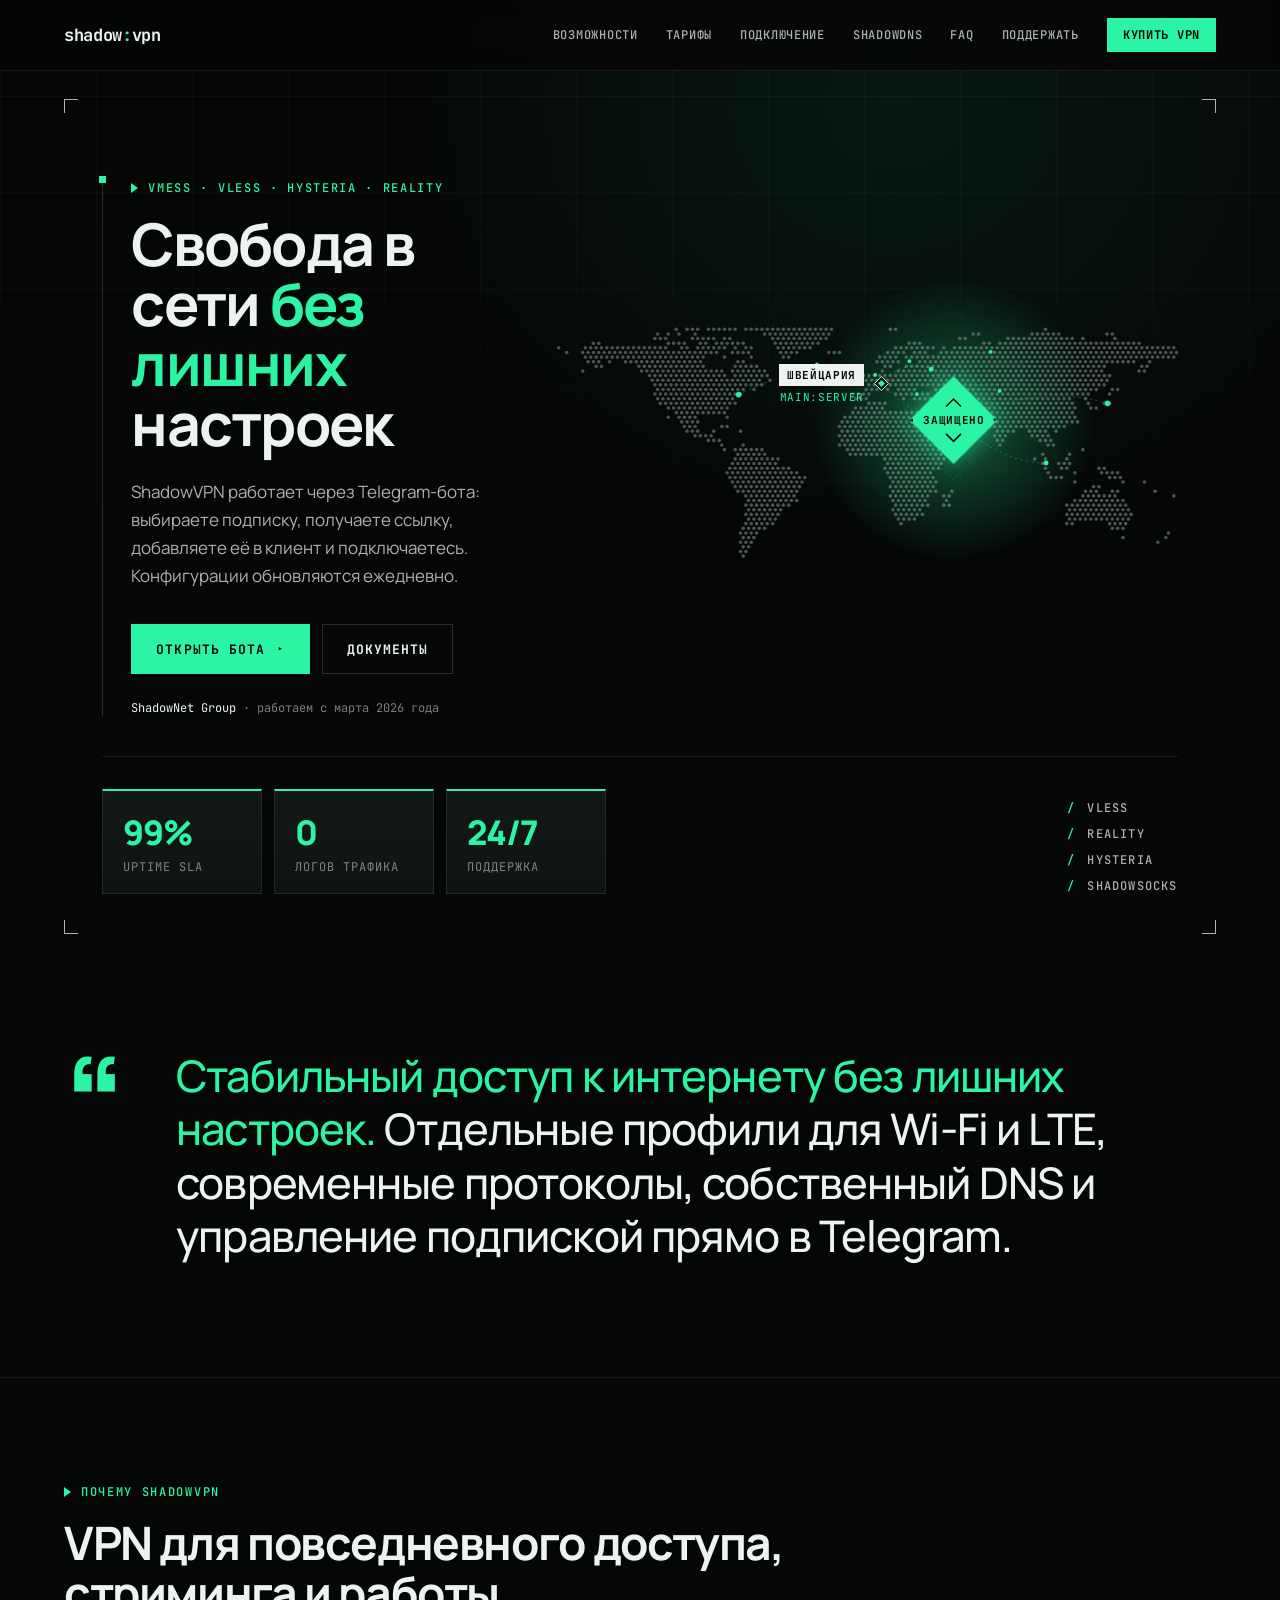
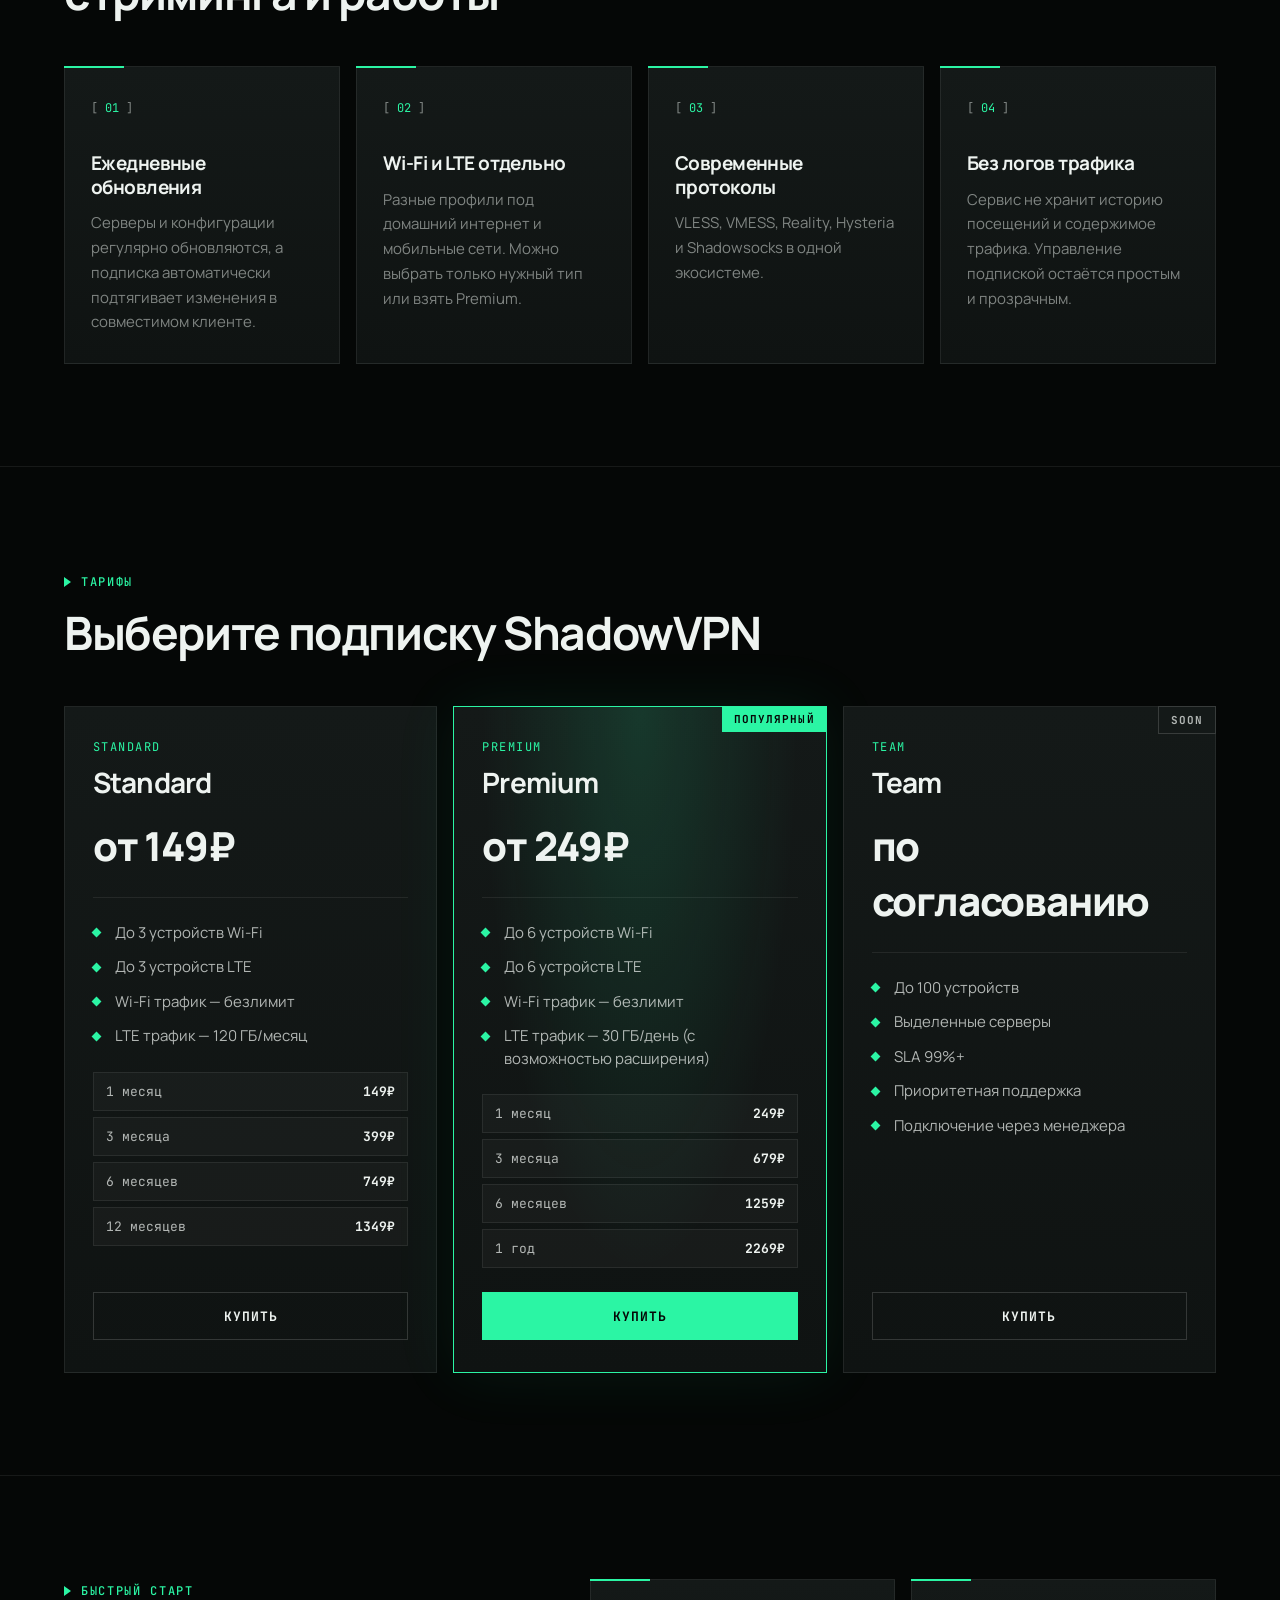
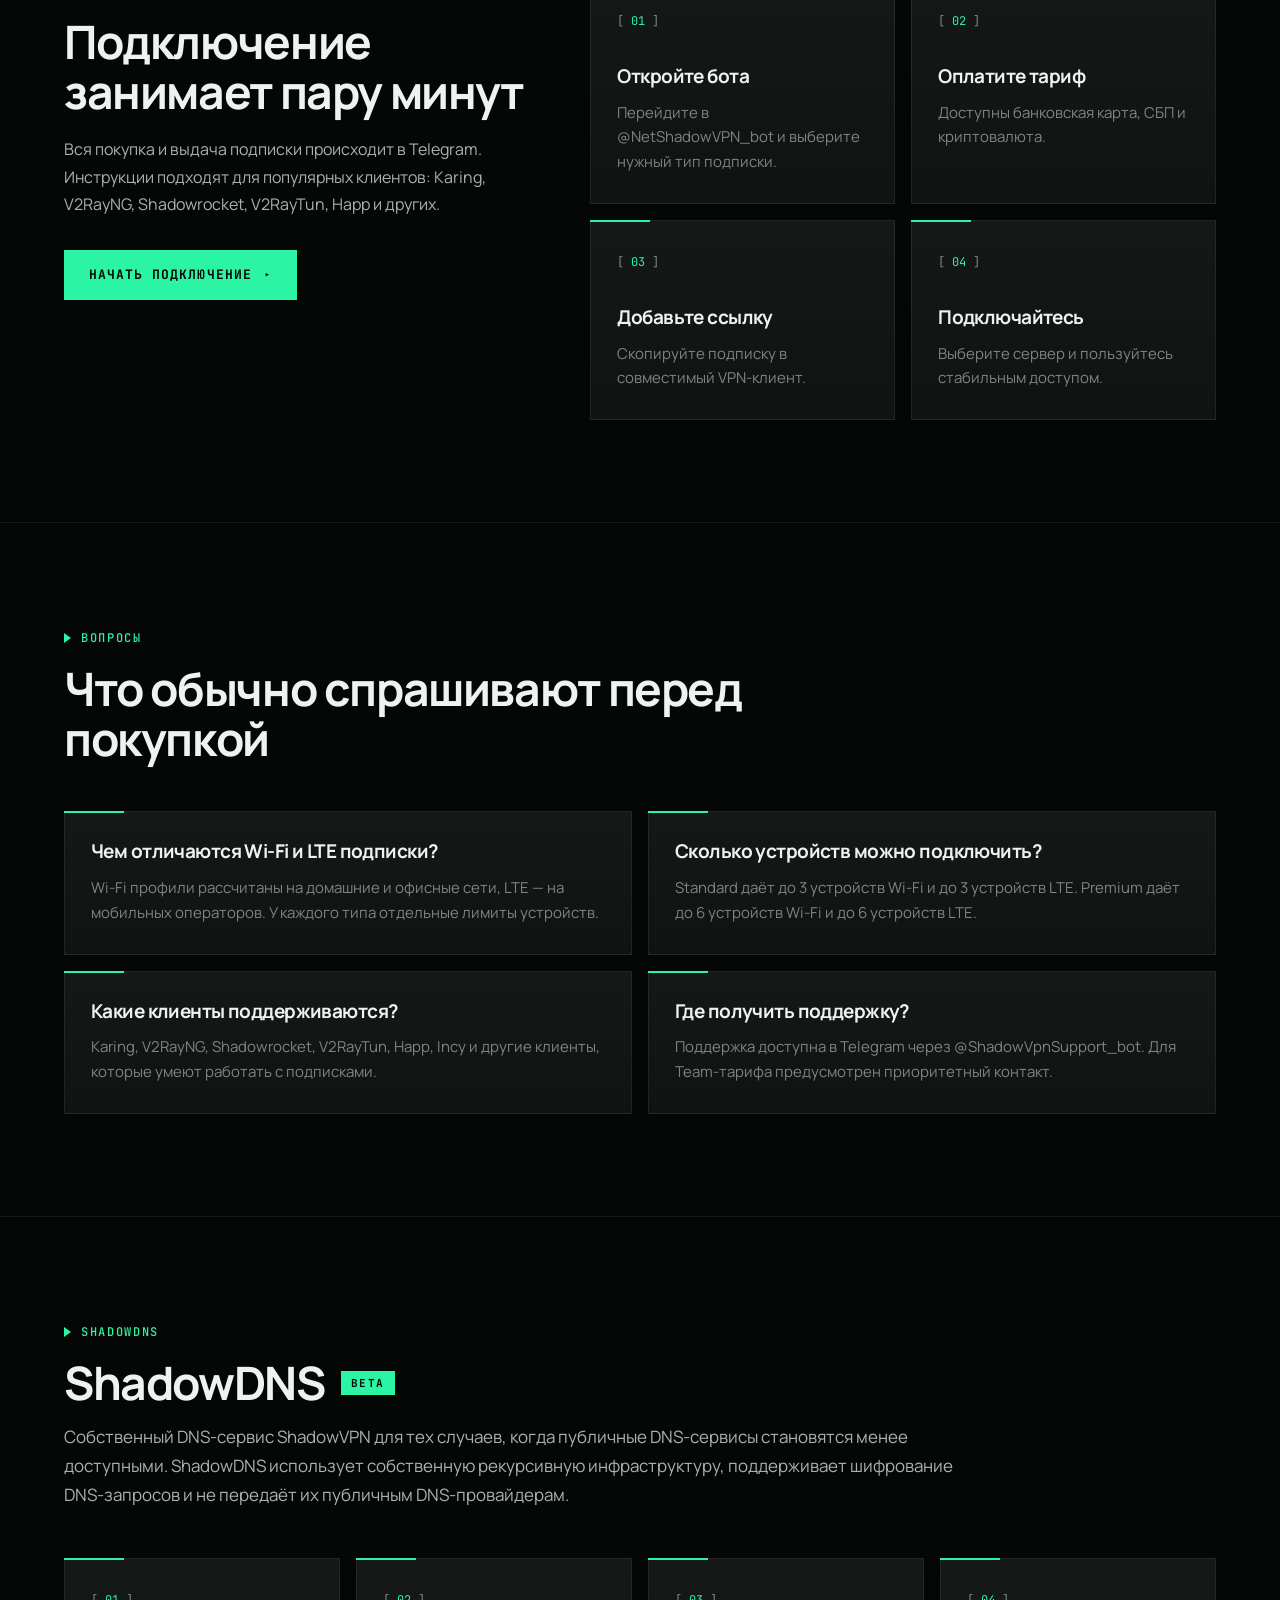
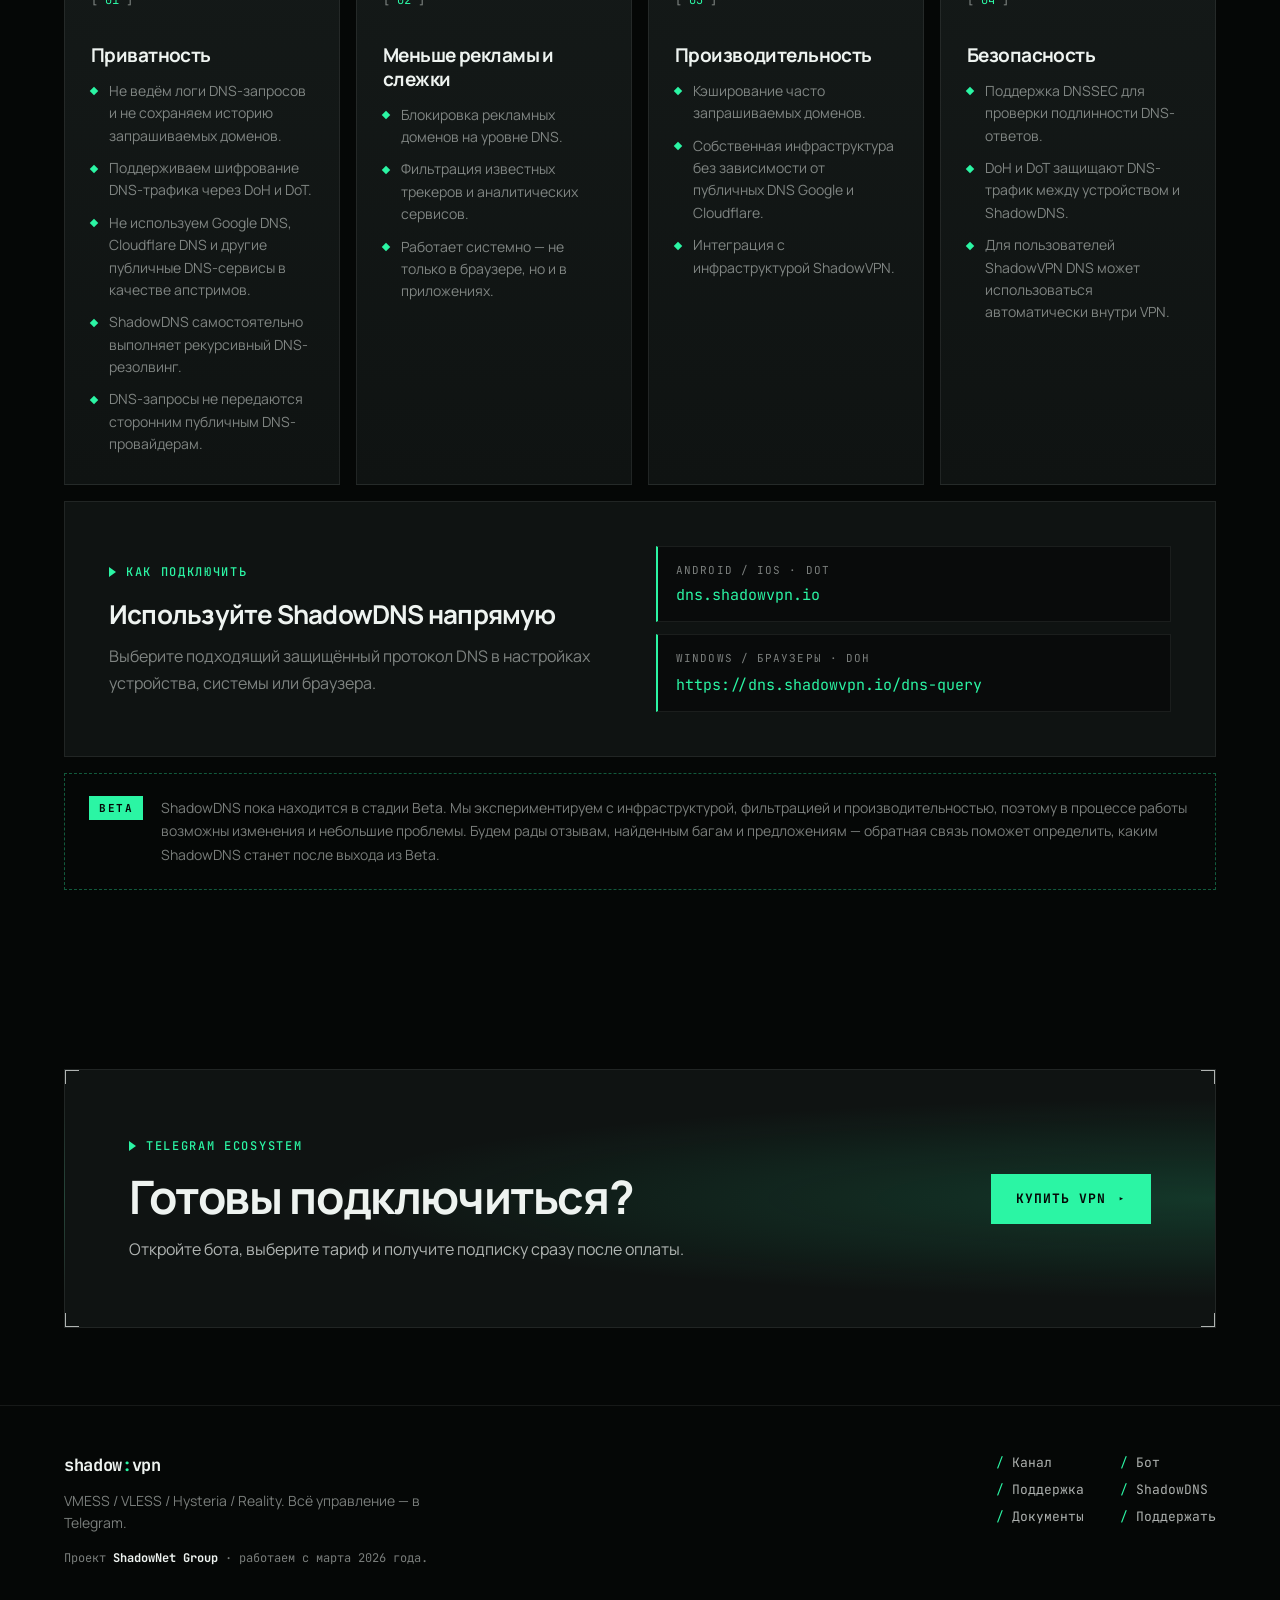
==== commit d4349051: "Point hero map marker to main server in Switzerland Co-Authored-By: Claude Opus 5.5 <noreply@anthrop" ====
--- a/index.html
+++ b/index.html
@@ -9,7 +9,7 @@
   <link rel="preconnect" href="https://fonts.googleapis.com">
   <link rel="preconnect" href="https://fonts.gstatic.com" crossorigin>
   <link href="https://fonts.googleapis.com/css2?family=Manrope:wght@400;500;600;700;800&family=JetBrains+Mono:wght@400;500;700&display=swap" rel="stylesheet">
-  <link rel="stylesheet" href="style.css?v=20261018-1">
+  <link rel="stylesheet" href="style.css?v=20261018-2">
 </head>
 <body>
   <div class="page-bg" aria-hidden="true">
@@ -59,15 +59,15 @@
           </defs>
           <circle cx="640" cy="150" r="230" fill="url(#glow)"/>
           <g class="routes">
-            <path d="M604 68 Q 560 40 524 83"/>
-            <path d="M604 68 Q 640 120 640 150"/>
-            <path d="M524 83 Q 580 160 640 150"/>
+            <path d="M524 91 Q 560 50 604 68"/>
+            <path d="M524 91 Q 590 160 640 150"/>
+            <path d="M604 68 Q 640 100 640 150"/>
             <path d="M640 150 Q 780 90 888 123"/>
             <path d="M640 150 Q 720 220 789 219"/>
-            <path d="M294 109 Q 430 40 524 83"/>
+            <path d="M294 109 Q 430 40 524 91"/>
           </g>
           <g class="nodes">
-            <circle cx="524" cy="83" r="4"/>
+            <circle cx="604" cy="68" r="4"/>
             <circle cx="514" cy="77" r="3"/>
             <circle cx="569" cy="55" r="3"/>
             <circle cx="581" cy="108" r="3"/>
@@ -79,13 +79,13 @@
             <circle cx="420" cy="60" r="3"/>
           </g>
           <g class="pulses">
-            <circle cx="524" cy="83" r="4"/>
+            <circle cx="524" cy="91" r="4"/>
             <circle cx="888" cy="123" r="4"/>
             <circle cx="294" cy="109" r="4"/>
           </g>
           <g class="device">
-            <rect x="596" y="60" width="16" height="16" transform="rotate(45 604 68)"/>
-            <rect x="600" y="64" width="8" height="8" transform="rotate(45 604 68)"/>
+            <rect x="516" y="83" width="16" height="16" transform="rotate(45 524 91)"/>
+            <rect x="520" y="87" width="8" height="8" transform="rotate(45 524 91)"/>
           </g>
           <g class="shield">
             <rect x="590" y="100" width="100" height="100" transform="rotate(45 640 150)"/>
@@ -94,7 +94,7 @@
             <path d="M628 172 l12 12 l12 -12" class="chev"/>
           </g>
         </svg>
-        <div class="map-tag device-tag"><b>Ваше устройство</b><span>tunnel:active</span></div>
+        <div class="map-tag device-tag"><b>Швейцария</b><span>main:server</span></div>
         <div class="map-tag shield-tag">◂ Защищено ▸</div>
       </div>
 
--- a/style.css
+++ b/style.css
@@ -394,8 +394,8 @@
 }
 
 .device-tag {
-  right: calc(100% - 60.4% + 18px);
-  top: 17.8%;
+  right: calc(100% - 52.4% + 18px);
+  top: 23.8%;
   transform: translateY(-50%);
   display: grid;
   gap: 4px;
